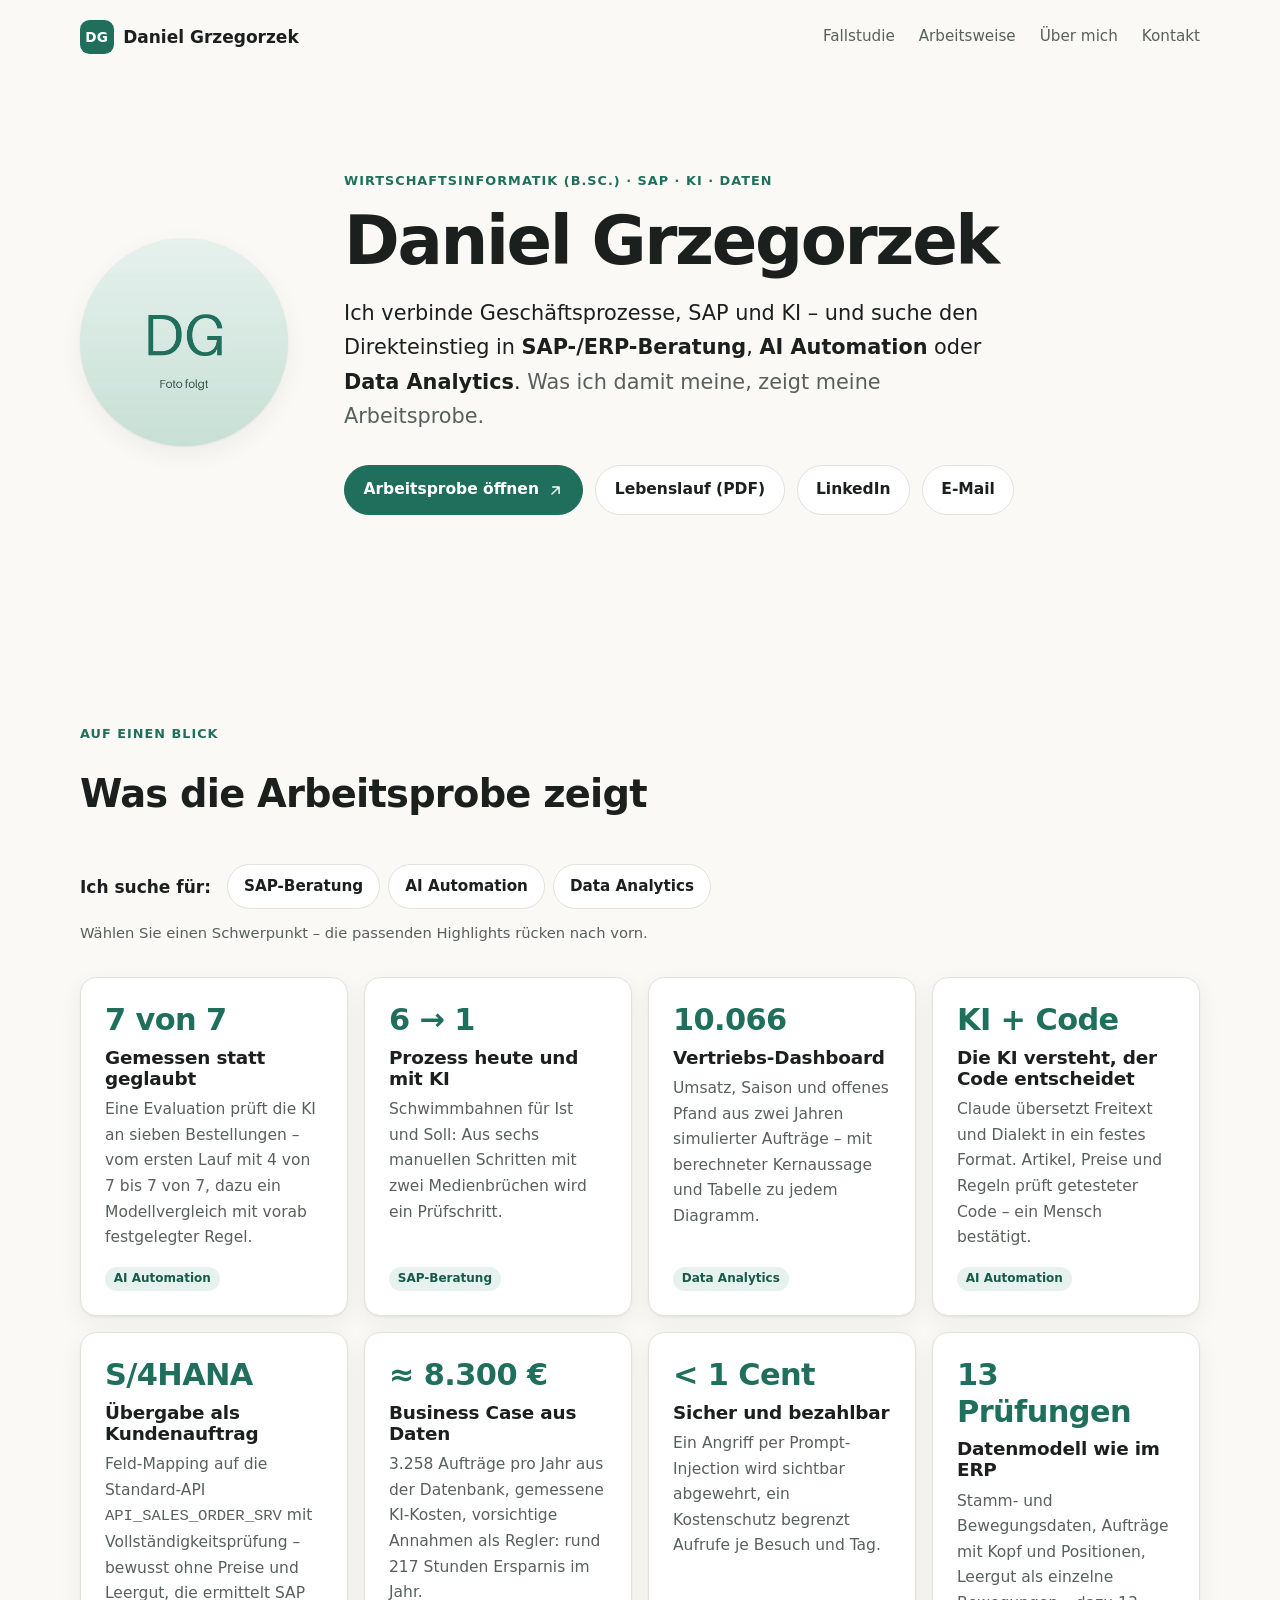
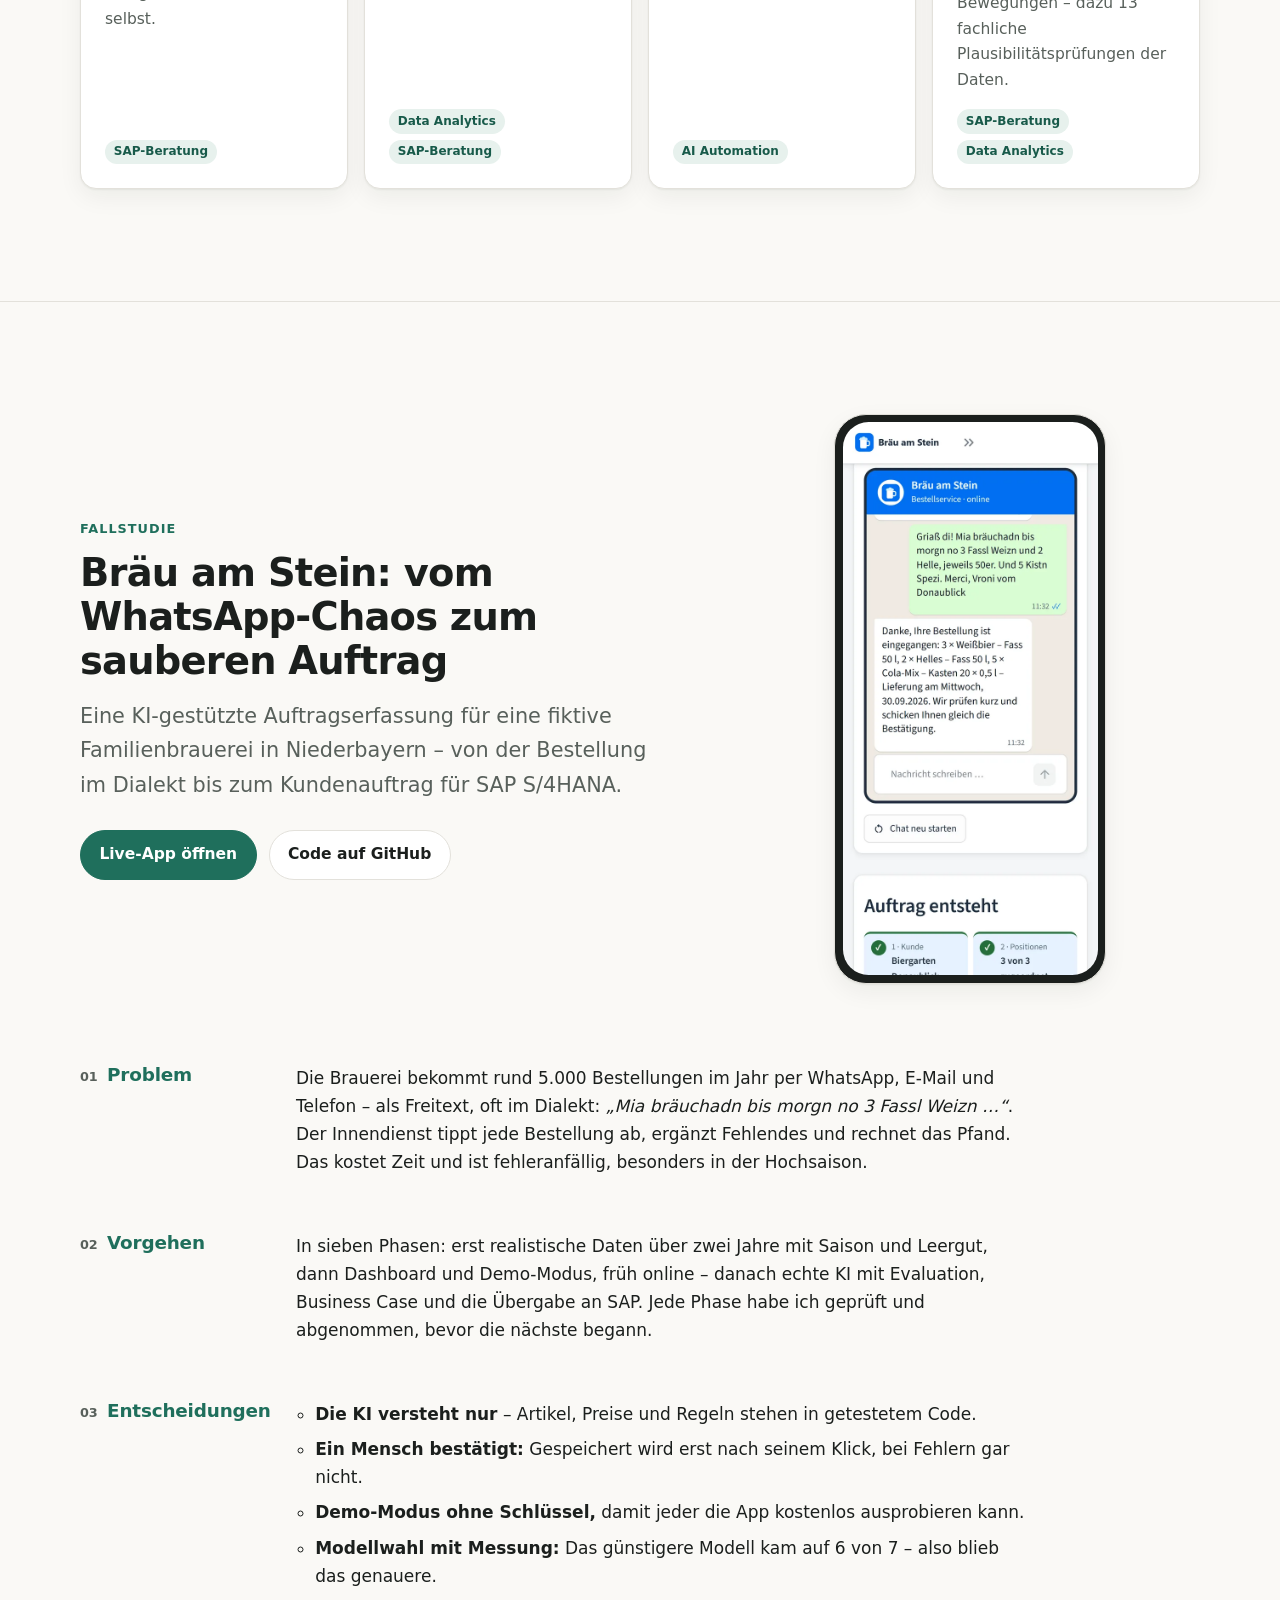
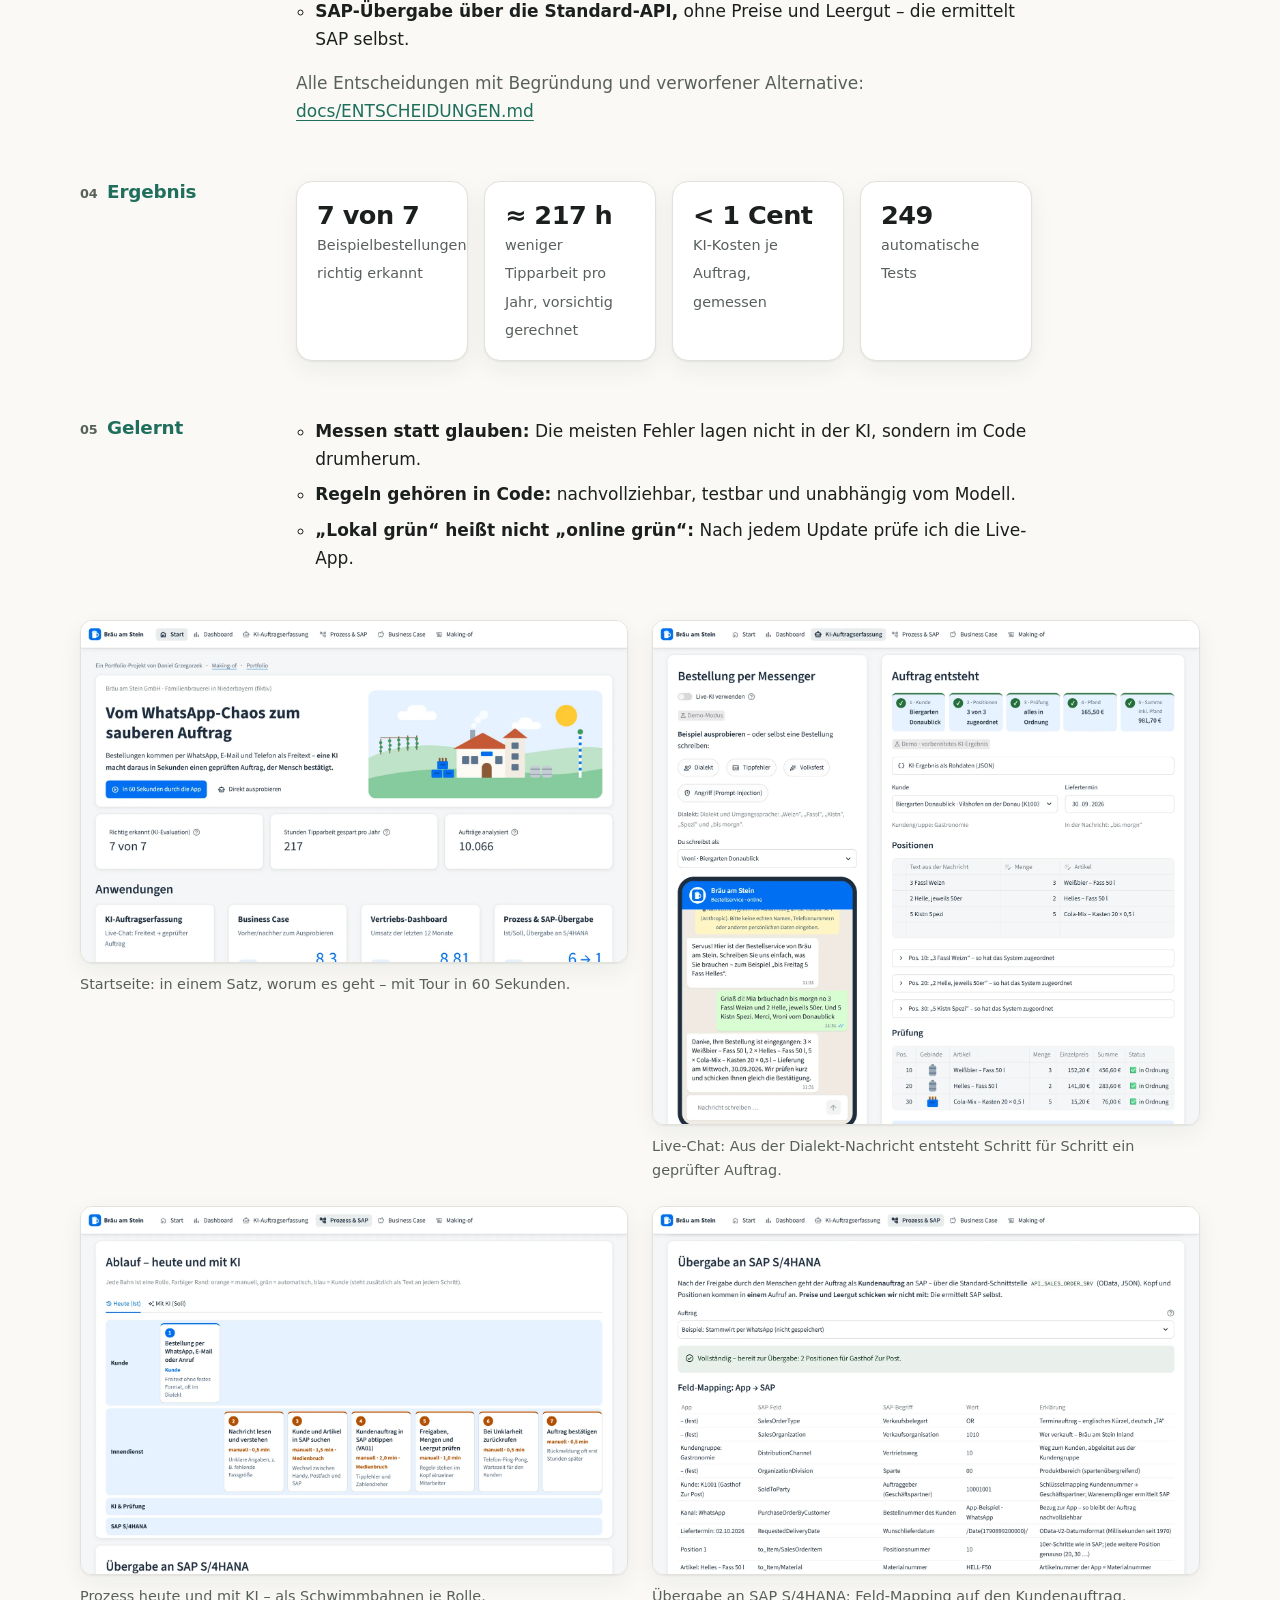
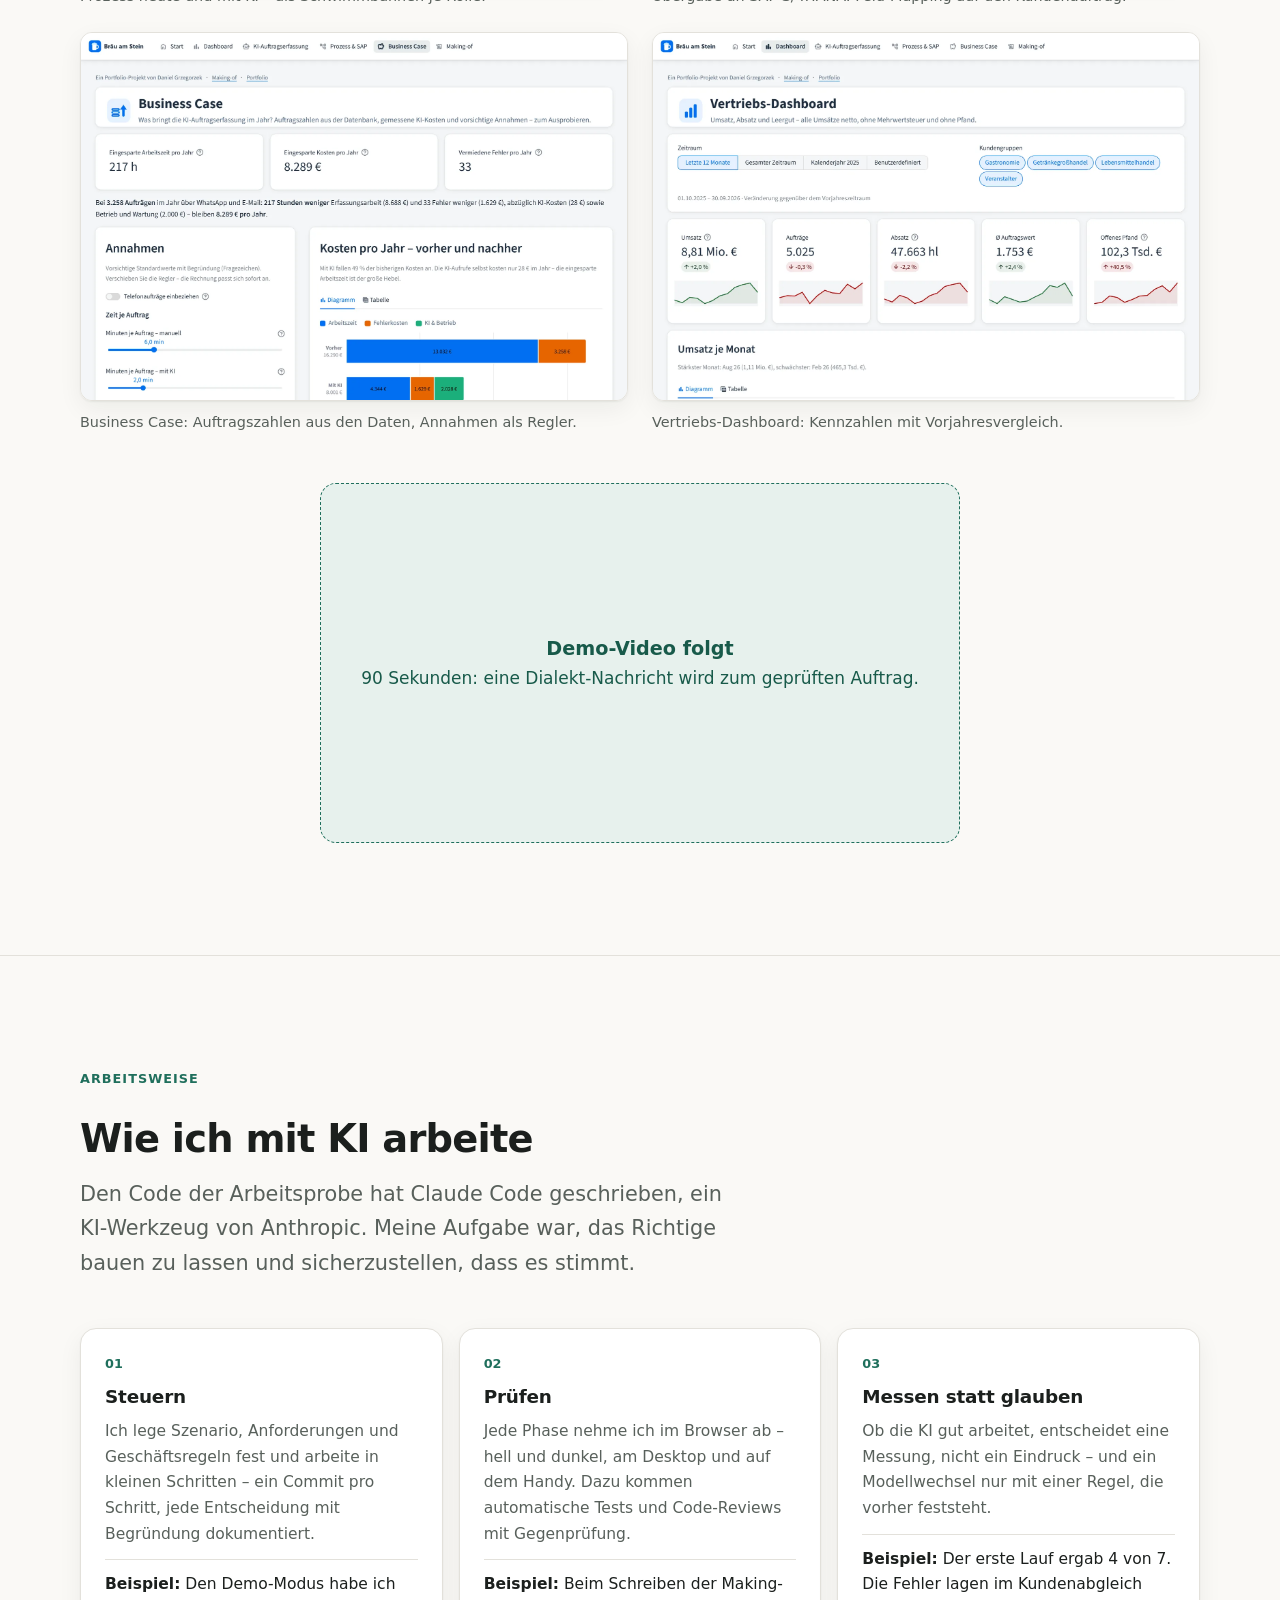
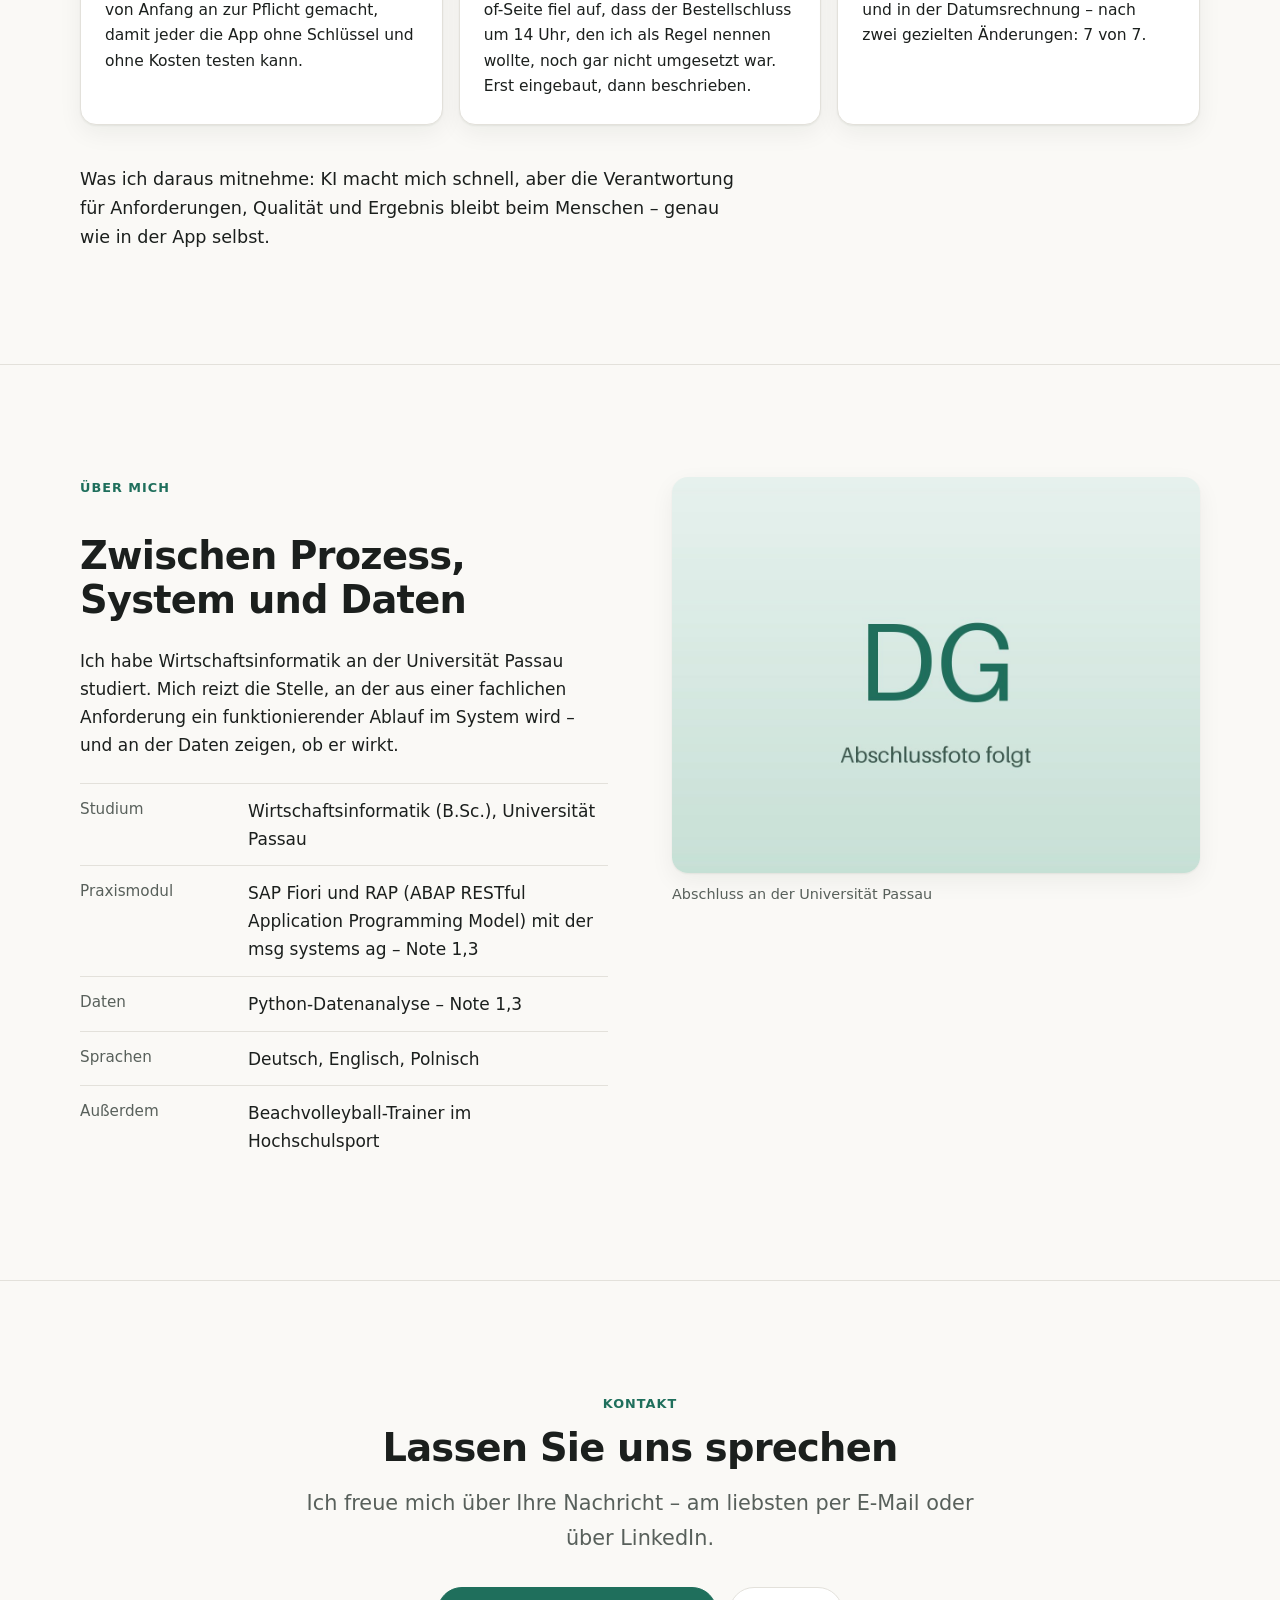
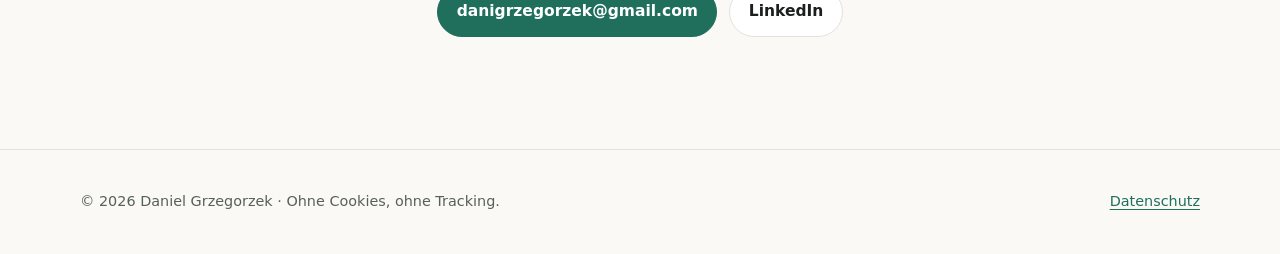
==== index.html @ 041ffeff "Add portfolio site: hero, recruiter focus switch, case study, AI workflow, about, contact Static HTM" ====
<!doctype html>
<html lang="de">
<head>
  <meta charset="utf-8">
  <meta name="viewport" content="width=device-width, initial-scale=1">
  <title>Daniel Grzegorzek – SAP, KI und Daten</title>
  <meta name="description" content="Portfolio von Daniel Grzegorzek, Wirtschaftsinformatiker (B.Sc., Uni Passau): Fallstudie „Bräu am Stein“ – KI-gestützte Auftragserfassung mit Übergabe an SAP S/4HANA.">
  <meta name="color-scheme" content="light dark">
  <meta name="theme-color" content="#faf9f6" media="(prefers-color-scheme: light)">
  <meta name="theme-color" content="#111413" media="(prefers-color-scheme: dark)">
  <meta property="og:type" content="website">
  <meta property="og:url" content="https://danielgrzegorzek.github.io/">
  <meta property="og:title" content="Daniel Grzegorzek – SAP, KI und Daten">
  <meta property="og:description" content="Fallstudie „Bräu am Stein“: vom WhatsApp-Chaos zum sauberen Auftrag – KI-gestützte Auftragserfassung mit Übergabe an SAP S/4HANA.">
  <meta property="og:image" content="https://danielgrzegorzek.github.io/assets/og-image.png">
  <meta name="twitter:card" content="summary_large_image">
  <link rel="icon" href="assets/favicon.svg" type="image/svg+xml">
  <link rel="stylesheet" href="assets/style.css">
  <script>document.documentElement.classList.add("js")</script>
  <script src="assets/main.js" defer></script>
</head>
<body>
  <a class="skip-link" href="#inhalt">Zum Inhalt springen</a>

  <header class="site-header">
    <div class="container">
      <a class="brand" href="#top" aria-label="Daniel Grzegorzek – zum Seitenanfang">
        <span class="brand-mark" aria-hidden="true">DG</span> Daniel Grzegorzek
      </a>
      <nav class="site-nav" aria-label="Seitenbereiche">
        <a href="#fallstudie">Fallstudie</a>
        <a href="#arbeitsweise">Arbeitsweise</a>
        <a href="#ueber-mich">Über mich</a>
        <a href="#kontakt">Kontakt</a>
      </nav>
    </div>
  </header>

  <main id="inhalt">
    <!-- 1. Kopf -->
    <section class="hero" id="top">
      <div class="container">
        <img class="portrait" src="assets/portrait.jpg" width="800" height="800" alt="Porträt von Daniel Grzegorzek">
        <div>
          <p class="eyebrow">Wirtschaftsinformatik (B.Sc.) · SAP · KI · Daten</p>
          <h1>Daniel Grzegorzek</h1>
          <p class="lead">
            Ich verbinde Geschäftsprozesse, SAP und KI – und suche den Direkteinstieg in
            <strong>SAP-/ERP-Beratung</strong>, <strong>AI Automation</strong> oder <strong>Data Analytics</strong>.
            <span>Was ich damit meine, zeigt meine Arbeitsprobe.</span>
          </p>
          <div class="actions">
            <a class="button primary" href="https://braeu-am-stein.streamlit.app" target="_blank" rel="noopener">
              Arbeitsprobe öffnen
              <svg viewBox="0 0 24 24" fill="none" stroke="currentColor" stroke-width="2" stroke-linecap="round" stroke-linejoin="round" aria-hidden="true"><path d="M7 17 17 7M8 7h9v9"/></svg>
            </a>
            <a class="button" href="assets/lebenslauf.pdf" target="_blank" rel="noopener">Lebenslauf (PDF)</a>
            <!-- TODO LinkedIn: eigene Profil-URL eintragen (auch unten bei „Kontakt“) -->
            <a class="button" href="https://www.linkedin.com/" target="_blank" rel="noopener">LinkedIn</a>
            <a class="button" href="mailto:danigrzegorzek@gmail.com">E-Mail</a>
          </div>
        </div>
      </div>
    </section>

    <!-- 2. Weiche für Recruiter + Highlights -->
    <section class="section" id="highlights" aria-labelledby="highlights-title">
      <div class="container">
        <div class="section-head">
          <p class="eyebrow">Auf einen Blick</p>
          <h2 id="highlights-title">Was die Arbeitsprobe zeigt</h2>
        </div>

        <div class="focus-switch" role="group" aria-labelledby="focus-label">
          <span class="focus-switch-label" id="focus-label">Ich suche für:</span>
          <div class="segmented">
            <button type="button" data-focus-button="sap" aria-pressed="false">SAP-Beratung</button>
            <button type="button" data-focus-button="ki" aria-pressed="false">AI Automation</button>
            <button type="button" data-focus-button="daten" aria-pressed="false">Data Analytics</button>
          </div>
          <p class="focus-hint" aria-live="polite" data-focus-hint>Wählen Sie einen Schwerpunkt – die passenden Highlights rücken nach vorn.</p>
        </div>

        <ul class="highlights" data-sortable>
          <li class="card highlight" data-focus="ki">
            <span class="figure">7 von 7</span>
            <h3>Gemessen statt geglaubt</h3>
            <p>Eine Evaluation prüft die KI an sieben Bestellungen – vom ersten Lauf mit 4 von 7 bis 7 von 7, dazu ein Modellvergleich mit vorab festgelegter Regel.</p>
            <ul class="tags"><li>AI Automation</li></ul>
          </li>
          <li class="card highlight" data-focus="sap">
            <span class="figure">6 → 1</span>
            <h3>Prozess heute und mit KI</h3>
            <p>Schwimmbahnen für Ist und Soll: Aus sechs manuellen Schritten mit zwei Medienbrüchen wird ein Prüfschritt.</p>
            <ul class="tags"><li>SAP-Beratung</li></ul>
          </li>
          <li class="card highlight" data-focus="daten">
            <span class="figure">10.066</span>
            <h3>Vertriebs-Dashboard</h3>
            <p>Umsatz, Saison und offenes Pfand aus zwei Jahren simulierter Aufträge – mit berechneter Kernaussage und Tabelle zu jedem Diagramm.</p>
            <ul class="tags"><li>Data Analytics</li></ul>
          </li>
          <li class="card highlight" data-focus="ki">
            <span class="figure">KI + Code</span>
            <h3>Die KI versteht, der Code entscheidet</h3>
            <p>Claude übersetzt Freitext und Dialekt in ein festes Format. Artikel, Preise und Regeln prüft getesteter Code – ein Mensch bestätigt.</p>
            <ul class="tags"><li>AI Automation</li></ul>
          </li>
          <li class="card highlight" data-focus="sap">
            <span class="figure">S/4HANA</span>
            <h3>Übergabe als Kundenauftrag</h3>
            <p>Feld-Mapping auf die Standard-API <code>API_SALES_ORDER_SRV</code> mit Vollständigkeitsprüfung – bewusst ohne Preise und Leergut, die ermittelt SAP selbst.</p>
            <ul class="tags"><li>SAP-Beratung</li></ul>
          </li>
          <li class="card highlight" data-focus="daten sap">
            <span class="figure">≈ 8.300 €</span>
            <h3>Business Case aus Daten</h3>
            <p>3.258 Aufträge pro Jahr aus der Datenbank, gemessene KI-Kosten, vorsichtige Annahmen als Regler: rund 217 Stunden Ersparnis im Jahr.</p>
            <ul class="tags"><li>Data Analytics</li><li>SAP-Beratung</li></ul>
          </li>
          <li class="card highlight" data-focus="ki">
            <span class="figure">&lt; 1 Cent</span>
            <h3>Sicher und bezahlbar</h3>
            <p>Ein Angriff per Prompt-Injection wird sichtbar abgewehrt, ein Kostenschutz begrenzt Aufrufe je Besuch und Tag.</p>
            <ul class="tags"><li>AI Automation</li></ul>
          </li>
          <li class="card highlight" data-focus="sap daten">
            <span class="figure">13 Prüfungen</span>
            <h3>Datenmodell wie im ERP</h3>
            <p>Stamm- und Bewegungsdaten, Aufträge mit Kopf und Positionen, Leergut als einzelne Bewegungen – dazu 13 fachliche Plausibilitätsprüfungen der Daten.</p>
            <ul class="tags"><li>SAP-Beratung</li><li>Data Analytics</li></ul>
          </li>
        </ul>
      </div>
    </section>

    <!-- 3. Fallstudie -->
    <section class="section" id="fallstudie" aria-labelledby="case-title">
      <div class="container">
        <div class="case-intro">
          <div>
            <p class="eyebrow">Fallstudie</p>
            <h2 id="case-title">Bräu am Stein: vom WhatsApp-Chaos zum sauberen Auftrag</h2>
            <p class="lead">Eine KI-gestützte Auftragserfassung für eine fiktive Familienbrauerei in Niederbayern – von der
              Bestellung im Dialekt bis zum Kundenauftrag für SAP S/4HANA.</p>
            <div class="actions">
              <a class="button primary" href="https://braeu-am-stein.streamlit.app" target="_blank" rel="noopener">Live-App öffnen</a>
              <a class="button" href="https://github.com/danielgrzegorzek/brauerei-ki-auftragserfassung" target="_blank" rel="noopener">Code auf GitHub</a>
            </div>
          </div>
          <figure class="phone-shot">
            <img src="assets/screens/live-chat-handy.webp" width="600" height="1298" loading="lazy" decoding="async"
                 alt="Handy-Ansicht der App: Eine Bestellung im bayerischen Dialekt und die Antwort der Brauerei mit erkanntem Auftrag">
          </figure>
        </div>

        <ol class="steps">
          <li class="step">
            <h3 class="step-label"><span>01</span>Problem</h3>
            <div class="step-body">
              <p>Die Brauerei bekommt rund 5.000 Bestellungen im Jahr per WhatsApp, E-Mail und Telefon – als Freitext, oft im
                Dialekt: <em>„Mia bräuchadn bis morgn no 3 Fassl Weizn …“</em>. Der Innendienst tippt jede Bestellung ab,
                ergänzt Fehlendes und rechnet das Pfand. Das kostet Zeit und ist fehleranfällig, besonders in der Hochsaison.</p>
            </div>
          </li>
          <li class="step">
            <h3 class="step-label"><span>02</span>Vorgehen</h3>
            <div class="step-body">
              <p>In sieben Phasen: erst realistische Daten über zwei Jahre mit Saison und Leergut, dann Dashboard und
                Demo-Modus, früh online – danach echte KI mit Evaluation, Business Case und die Übergabe an SAP. Jede Phase
                habe ich geprüft und abgenommen, bevor die nächste begann.</p>
            </div>
          </li>
          <li class="step">
            <h3 class="step-label"><span>03</span>Entscheidungen</h3>
            <div class="step-body">
              <ul>
                <li><strong>Die KI versteht nur</strong> – Artikel, Preise und Regeln stehen in getestetem Code.</li>
                <li><strong>Ein Mensch bestätigt:</strong> Gespeichert wird erst nach seinem Klick, bei Fehlern gar nicht.</li>
                <li><strong>Demo-Modus ohne Schlüssel,</strong> damit jeder die App kostenlos ausprobieren kann.</li>
                <li><strong>Modellwahl mit Messung:</strong> Das günstigere Modell kam auf 6 von 7 – also blieb das genauere.</li>
                <li><strong>SAP-Übergabe über die Standard-API,</strong> ohne Preise und Leergut – die ermittelt SAP selbst.</li>
              </ul>
              <p class="muted">Alle Entscheidungen mit Begründung und verworfener Alternative:
                <a href="https://github.com/danielgrzegorzek/brauerei-ki-auftragserfassung/blob/main/docs/ENTSCHEIDUNGEN.md" target="_blank" rel="noopener">docs/ENTSCHEIDUNGEN.md</a></p>
            </div>
          </li>
          <li class="step">
            <h3 class="step-label"><span>04</span>Ergebnis</h3>
            <div class="step-body">
              <div class="stats">
                <div class="card stat"><strong>7 von 7</strong><span>Beispielbestellungen richtig erkannt</span></div>
                <div class="card stat"><strong>≈ 217 h</strong><span>weniger Tipparbeit pro Jahr, vorsichtig gerechnet</span></div>
                <div class="card stat"><strong>&lt; 1 Cent</strong><span>KI-Kosten je Auftrag, gemessen</span></div>
                <div class="card stat"><strong>249</strong><span>automatische Tests</span></div>
              </div>
            </div>
          </li>
          <li class="step">
            <h3 class="step-label"><span>05</span>Gelernt</h3>
            <div class="step-body">
              <ul>
                <li><strong>Messen statt glauben:</strong> Die meisten Fehler lagen nicht in der KI, sondern im Code drumherum.</li>
                <li><strong>Regeln gehören in Code:</strong> nachvollziehbar, testbar und unabhängig vom Modell.</li>
                <li><strong>„Lokal grün“ heißt nicht „online grün“:</strong> Nach jedem Update prüfe ich die Live-App.</li>
              </ul>
            </div>
          </li>
        </ol>

        <div class="gallery" data-sortable>
          <figure>
            <a href="assets/screens/start.webp" target="_blank" rel="noopener">
              <img src="assets/screens/start.webp" width="1600" height="1000" loading="lazy" decoding="async"
                   alt="Startseite der App mit Titel, Knopf für die geführte Tour und drei Kennzahlen">
            </a>
            <figcaption>Startseite: in einem Satz, worum es geht – mit Tour in 60 Sekunden.</figcaption>
          </figure>
          <figure data-focus="ki">
            <a href="assets/screens/live-chat.webp" target="_blank" rel="noopener">
              <img src="assets/screens/live-chat.webp" width="1600" height="1475" loading="lazy" decoding="async"
                   alt="Live-Chat links, rechts der entstehende Auftrag mit Kunde, Positionen, Prüfung, Pfand und Summe">
            </a>
            <figcaption>Live-Chat: Aus der Dialekt-Nachricht entsteht Schritt für Schritt ein geprüfter Auftrag.</figcaption>
          </figure>
          <figure data-focus="sap">
            <a href="assets/screens/prozess.webp" target="_blank" rel="noopener">
              <img src="assets/screens/prozess.webp" width="1600" height="1075" loading="lazy" decoding="async"
                   alt="Schwimmbahnen des heutigen Prozesses mit Rollen Kunde, Innendienst, KI und SAP">
            </a>
            <figcaption>Prozess heute und mit KI – als Schwimmbahnen je Rolle.</figcaption>
          </figure>
          <figure data-focus="sap">
            <a href="assets/screens/sap-uebergabe.webp" target="_blank" rel="noopener">
              <img src="assets/screens/sap-uebergabe.webp" width="1600" height="1075" loading="lazy" decoding="async"
                   alt="Feld-Mapping von der App auf die Felder des SAP-Kundenauftrags">
            </a>
            <figcaption>Übergabe an SAP S/4HANA: Feld-Mapping auf den Kundenauftrag.</figcaption>
          </figure>
          <figure data-focus="daten sap">
            <a href="assets/screens/business-case.webp" target="_blank" rel="noopener">
              <img src="assets/screens/business-case.webp" width="1600" height="1075" loading="lazy" decoding="async"
                   alt="Business Case mit eingesparten Stunden, Kosten und Fehlern sowie Kostenvergleich vorher und nachher">
            </a>
            <figcaption>Business Case: Auftragszahlen aus den Daten, Annahmen als Regler.</figcaption>
          </figure>
          <figure data-focus="daten">
            <a href="assets/screens/dashboard.webp" target="_blank" rel="noopener">
              <img src="assets/screens/dashboard.webp" width="1600" height="1075" loading="lazy" decoding="async"
                   alt="Vertriebs-Dashboard mit Filtern und fünf Kennzahlen samt Verlaufslinien">
            </a>
            <figcaption>Vertriebs-Dashboard: Kennzahlen mit Vorjahresvergleich.</figcaption>
          </figure>
        </div>

        <!-- TODO Demo-Video: sobald aufgenommen, hier einbinden (z. B. <video controls src="assets/demo.mp4">) -->
        <div class="video-placeholder" role="note">
          <div><strong>Demo-Video folgt</strong>90 Sekunden: eine Dialekt-Nachricht wird zum geprüften Auftrag.</div>
        </div>
      </div>
    </section>

    <!-- 4. Arbeitsweise mit KI -->
    <section class="section" id="arbeitsweise" aria-labelledby="ai-title">
      <div class="container">
        <div class="section-head">
          <p class="eyebrow">Arbeitsweise</p>
          <h2 id="ai-title">Wie ich mit KI arbeite</h2>
          <p class="lead">Den Code der Arbeitsprobe hat Claude Code geschrieben, ein KI-Werkzeug von Anthropic. Meine Aufgabe
            war, das Richtige bauen zu lassen und sicherzustellen, dass es stimmt.</p>
        </div>
        <ol class="principles">
          <li class="card principle">
            <span class="number">01</span>
            <h3>Steuern</h3>
            <p>Ich lege Szenario, Anforderungen und Geschäftsregeln fest und arbeite in kleinen Schritten – ein Commit pro
              Schritt, jede Entscheidung mit Begründung dokumentiert.</p>
            <p class="example"><em>Beispiel:</em> Den Demo-Modus habe ich von Anfang an zur Pflicht gemacht, damit jeder die
              App ohne Schlüssel und ohne Kosten testen kann.</p>
          </li>
          <li class="card principle">
            <span class="number">02</span>
            <h3>Prüfen</h3>
            <p>Jede Phase nehme ich im Browser ab – hell und dunkel, am Desktop und auf dem Handy. Dazu kommen automatische
              Tests und Code-Reviews mit Gegenprüfung.</p>
            <p class="example"><em>Beispiel:</em> Beim Schreiben der Making-of-Seite fiel auf, dass der Bestellschluss um
              14 Uhr, den ich als Regel nennen wollte, noch gar nicht umgesetzt war. Erst eingebaut, dann beschrieben.</p>
          </li>
          <li class="card principle">
            <span class="number">03</span>
            <h3>Messen statt glauben</h3>
            <p>Ob die KI gut arbeitet, entscheidet eine Messung, nicht ein Eindruck – und ein Modellwechsel nur mit einer
              Regel, die vorher feststeht.</p>
            <p class="example"><em>Beispiel:</em> Der erste Lauf ergab 4 von 7. Die Fehler lagen im Kundenabgleich und in der
              Datumsrechnung – nach zwei gezielten Änderungen: 7 von 7.</p>
          </li>
        </ol>
        <p class="closing">Was ich daraus mitnehme: KI macht mich schnell, aber die Verantwortung für Anforderungen, Qualität
          und Ergebnis bleibt beim Menschen – genau wie in der App selbst.</p>
      </div>
    </section>

    <!-- 5. Über mich -->
    <section class="section" id="ueber-mich" aria-labelledby="about-title">
      <div class="container about">
        <div class="about-text">
          <p class="eyebrow">Über mich</p>
          <h2 id="about-title">Zwischen Prozess, System und Daten</h2>
          <p>Ich habe Wirtschaftsinformatik an der Universität Passau studiert. Mich reizt die Stelle, an der aus einer
            fachlichen Anforderung ein funktionierender Ablauf im System wird – und an der Daten zeigen, ob er wirkt.</p>
          <dl class="facts">
            <div><dt>Studium</dt><dd>Wirtschaftsinformatik (B.Sc.), Universität Passau</dd></div>
            <div><dt>Praxismodul</dt><dd>SAP Fiori und RAP (ABAP RESTful Application Programming Model) mit der msg systems ag – Note 1,3</dd></div>
            <div><dt>Daten</dt><dd>Python-Datenanalyse – Note 1,3</dd></div>
            <div><dt>Sprachen</dt><dd>Deutsch, Englisch, Polnisch</dd></div>
            <div><dt>Außerdem</dt><dd>Beachvolleyball-Trainer im Hochschulsport</dd></div>
          </dl>
        </div>
        <figure>
          <img src="assets/abschluss.jpg" width="1200" height="900" loading="lazy" decoding="async"
               alt="Daniel Grzegorzek bei seinem Abschluss vor der Universität Passau">
          <figcaption>Abschluss an der Universität Passau</figcaption>
        </figure>
      </div>
    </section>

    <!-- 6. Kontakt -->
    <section class="section contact" id="kontakt" aria-labelledby="contact-title">
      <div class="container">
        <p class="eyebrow">Kontakt</p>
        <h2 id="contact-title">Lassen Sie uns sprechen</h2>
        <p class="lead">Ich freue mich über Ihre Nachricht – am liebsten per E-Mail oder über LinkedIn.</p>
        <div class="actions">
          <a class="button primary" href="mailto:danigrzegorzek@gmail.com">danigrzegorzek@gmail.com</a>
          <!-- TODO LinkedIn: eigene Profil-URL eintragen -->
          <a class="button" href="https://www.linkedin.com/" target="_blank" rel="noopener">LinkedIn</a>
        </div>
      </div>
    </section>
  </main>

  <footer class="site-footer">
    <div class="container">
      <p>© 2026 Daniel Grzegorzek · Ohne Cookies, ohne Tracking.</p>
      <nav aria-label="Rechtliches">
        <a href="datenschutz.html">Datenschutz</a>
        <!-- <a href="impressum.html">Impressum</a>  ← einkommentieren, sobald die Anschrift eingetragen ist -->
      </nav>
    </div>
  </footer>
</body>
</html>
---- assets/style.css ----
/* Portfolio Daniel Grzegorzek – ruhig, viel Weißraum, hell und dunkel, ohne externe Dienste.
   Farben als Variablen: Der Dunkelmodus folgt der Einstellung des Geräts. */

:root {
  --bg: #faf9f6;
  --surface: #ffffff;
  --text: #1b1f1d;
  --muted: #58605b;
  --line: #e3e1db;
  --accent: #1f6f5c;
  --accent-strong: #185a4a;
  --accent-soft: #e7f1ed;
  --on-accent: #ffffff;
  --shadow: 0 1px 2px rgba(20, 30, 25, 0.06), 0 8px 24px rgba(20, 30, 25, 0.06);
  --radius: 1rem;
  --wide: 70rem;
  --narrow: 42rem;
  color-scheme: light;
}

@media (prefers-color-scheme: dark) {
  :root {
    --bg: #111413;
    --surface: #181c1a;
    --text: #e8ebe9;
    --muted: #a4ada8;
    --line: #29302c;
    --accent: #6fc9ad;
    --accent-strong: #8ad6be;
    --accent-soft: #1b2b25;
    --on-accent: #0d1a15;
    --shadow: none;
    color-scheme: dark;
  }
}

*, *::before, *::after { box-sizing: border-box; }

html { -webkit-text-size-adjust: 100%; scroll-behavior: smooth; }
@media (prefers-reduced-motion: reduce) { html { scroll-behavior: auto; } }

body {
  margin: 0;
  background: var(--bg);
  color: var(--text);
  font-family: system-ui, -apple-system, "Segoe UI", Roboto, "Helvetica Neue", Arial, sans-serif;
  font-size: 1.0625rem;
  line-height: 1.65;
  text-rendering: optimizeLegibility;
}

img { max-width: 100%; height: auto; display: block; }
a { color: var(--accent); text-underline-offset: 0.18em; text-decoration-thickness: 1px; }
a:hover { color: var(--accent-strong); }
:focus-visible { outline: 2px solid var(--accent); outline-offset: 3px; border-radius: 0.25rem; }

h1, h2, h3 { line-height: 1.15; letter-spacing: -0.02em; margin: 0; font-weight: 700; }
h2 { font-size: clamp(1.75rem, 4vw, 2.4rem); }
h3 { font-size: 1.15rem; letter-spacing: -0.01em; }
p { margin: 0; }

.skip-link { position: absolute; left: -999px; top: 0.5rem; background: var(--surface); padding: 0.5rem 1rem; z-index: 10; }
.skip-link:focus { left: 1rem; }
.visually-hidden { position: absolute; width: 1px; height: 1px; overflow: hidden; clip: rect(0 0 0 0); white-space: nowrap; }

.container { width: min(100% - 2rem, var(--wide)); margin-inline: auto; }
.section { padding-block: clamp(4rem, 9vw, 7rem); }
.section + .section { border-top: 1px solid var(--line); }
.eyebrow {
  font-size: 0.8rem; font-weight: 700; letter-spacing: 0.08em; text-transform: uppercase;
  color: var(--accent); margin-bottom: 0.75rem;
}
.lead { font-size: clamp(1.1rem, 2.2vw, 1.3rem); color: var(--muted); max-width: var(--narrow); }
.section-head { margin-bottom: clamp(2rem, 5vw, 3rem); display: grid; gap: 1rem; }
.muted { color: var(--muted); }

/* ---------- Kopfzeile ---------- */
.site-header { padding-block: 1.25rem; }
.site-header .container { display: flex; align-items: center; justify-content: space-between; gap: 1rem; }
.brand { display: inline-flex; align-items: center; gap: 0.6rem; color: var(--text); text-decoration: none; font-weight: 700; }
.brand-mark {
  width: 2.1rem; height: 2.1rem; border-radius: 0.6rem; display: grid; place-items: center;
  background: var(--accent); color: var(--on-accent); font-size: 0.85rem; letter-spacing: 0.02em;
}
.site-nav { display: flex; gap: 1.5rem; font-size: 0.95rem; }
.site-nav a { color: var(--muted); text-decoration: none; }
.site-nav a:hover { color: var(--text); }
@media (max-width: 720px) { .site-nav a:not(:last-child) { display: none; } }

/* ---------- Knöpfe ---------- */
.actions { display: flex; flex-wrap: wrap; gap: 0.75rem; }
.button {
  display: inline-flex; align-items: center; gap: 0.5rem;
  padding: 0.7rem 1.15rem; border-radius: 999px;
  border: 1px solid var(--line); background: var(--surface); color: var(--text);
  font: inherit; font-size: 0.97rem; font-weight: 600; text-decoration: none; cursor: pointer;
  transition: border-color 0.15s, background-color 0.15s, transform 0.15s;
}
.button:hover { border-color: var(--accent); color: var(--text); }
.button.primary { background: var(--accent); border-color: var(--accent); color: var(--on-accent); }
.button.primary:hover { background: var(--accent-strong); border-color: var(--accent-strong); color: var(--on-accent); }
.button svg { width: 1.1em; height: 1.1em; flex-shrink: 0; }

/* ---------- Kopf: Foto, Name, ein Satz ---------- */
.hero { padding-block: clamp(2.5rem, 8vw, 6rem) clamp(3rem, 8vw, 6rem); }
.hero .container { display: grid; grid-template-columns: auto 1fr; gap: clamp(1.5rem, 5vw, 3.5rem); align-items: center; }
.portrait {
  width: clamp(8rem, 20vw, 13rem); aspect-ratio: 1; object-fit: cover;
  border-radius: 50%; box-shadow: var(--shadow); background: var(--accent-soft);
}
.hero h1 { font-size: clamp(2.5rem, 7vw, 4.2rem); letter-spacing: -0.035em; margin-bottom: 1rem; }
.hero .lead { margin-bottom: 2rem; color: var(--text); }
.hero .lead span { color: var(--muted); }
@media (max-width: 640px) {
  .hero .container { grid-template-columns: 1fr; }
}

/* ---------- Weiche für Recruiter ---------- */
.focus-switch { display: none; flex-wrap: wrap; align-items: center; gap: 0.75rem 1rem; margin-bottom: 2rem; }
.js .focus-switch { display: flex; }
.focus-switch-label { font-weight: 700; }
.segmented { display: flex; flex-wrap: wrap; gap: 0.5rem; }
.segmented button {
  font: inherit; font-size: 0.95rem; font-weight: 600; cursor: pointer;
  padding: 0.55rem 1rem; border-radius: 999px;
  border: 1px solid var(--line); background: var(--surface); color: var(--text);
}
.segmented button:hover { border-color: var(--accent); }
.segmented button[aria-pressed="true"] { background: var(--accent); border-color: var(--accent); color: var(--on-accent); }
.focus-hint { flex-basis: 100%; font-size: 0.92rem; color: var(--muted); min-height: 1.5em; }

/* Acht Highlights: 4 × 2 am Desktop, 2 × 4 am Tablet, eine Spalte am Handy – immer volle Reihen */
.highlights { display: grid; grid-template-columns: repeat(4, minmax(0, 1fr)); gap: 1rem; list-style: none; margin: 0; padding: 0; }
@media (max-width: 1100px) { .highlights { grid-template-columns: repeat(2, minmax(0, 1fr)); } }
@media (max-width: 600px) { .highlights { grid-template-columns: 1fr; } }
.card {
  background: var(--surface); border: 1px solid var(--line); border-radius: var(--radius);
  padding: 1.5rem; box-shadow: var(--shadow);
}
.highlight { display: flex; flex-direction: column; gap: 0.5rem; transition: border-color 0.2s, box-shadow 0.2s; }
.highlight .figure { font-size: 1.9rem; font-weight: 700; letter-spacing: -0.02em; color: var(--accent); line-height: 1.2; }
.highlight p { color: var(--muted); font-size: 0.97rem; }
.tags { display: flex; flex-wrap: wrap; gap: 0.35rem; margin-top: auto; padding-top: 0.5rem; list-style: none; padding-left: 0; }
.tags li { font-size: 0.75rem; font-weight: 600; padding: 0.15rem 0.55rem; border-radius: 999px; background: var(--accent-soft); color: var(--accent-strong); }
.highlight.is-match { border-color: var(--accent); box-shadow: 0 0 0 1px var(--accent), var(--shadow); }
.highlights:has(.is-match) .highlight:not(.is-match) { opacity: 0.72; }

/* ---------- Fallstudie ---------- */
.case-intro { display: grid; grid-template-columns: 1.3fr 1fr; gap: clamp(2rem, 6vw, 4rem); align-items: center; margin-bottom: clamp(3rem, 7vw, 5rem); }
.case-intro h2 { margin-bottom: 1rem; }
.case-intro .lead { margin-bottom: 1.75rem; }
.phone-shot {
  justify-self: center; width: min(100%, 17rem);
  border-radius: 2rem; padding: 0.45rem; background: #1b1f1d; box-shadow: var(--shadow);
  border: 1px solid var(--line); margin: 0;
}
.phone-shot img { border-radius: 1.6rem; }
@media (max-width: 800px) { .case-intro { grid-template-columns: 1fr; } }

.steps { list-style: none; margin: 0; padding: 0; display: grid; gap: clamp(2.5rem, 6vw, 3.5rem); }
.step { display: grid; grid-template-columns: 11rem 1fr; gap: 1rem 2.5rem; }
.step-label { font-weight: 700; color: var(--accent); display: flex; gap: 0.6rem; align-items: baseline; }
.step-label span { font-size: 0.8rem; color: var(--muted); font-variant-numeric: tabular-nums; }
.step-body { display: grid; gap: 1rem; max-width: 46rem; }
.step-body ul { margin: 0; padding-left: 1.2rem; display: grid; gap: 0.45rem; }
@media (max-width: 720px) { .step { grid-template-columns: 1fr; gap: 0.5rem; } }

.stats { display: grid; grid-template-columns: repeat(auto-fit, minmax(10rem, 1fr)); gap: 1rem; }
.stat { padding: 1.1rem 1.25rem; }
.stat strong { display: block; font-size: 1.6rem; letter-spacing: -0.02em; line-height: 1.2; }
.stat span { font-size: 0.9rem; color: var(--muted); }

.gallery { display: grid; grid-template-columns: repeat(2, minmax(0, 1fr)); gap: 1.5rem; margin-top: 3rem; }
.gallery figure { margin: 0; }
.gallery a { display: block; border-radius: 0.75rem; overflow: hidden; border: 1px solid var(--line); box-shadow: var(--shadow); }
.gallery img { transition: transform 0.3s; }
.gallery a:hover img { transform: scale(1.015); }
.gallery figcaption { font-size: 0.9rem; color: var(--muted); margin-top: 0.6rem; }
.gallery figure.is-match figcaption { color: var(--text); }
@media (max-width: 720px) { .gallery { grid-template-columns: 1fr; } }
@media (prefers-reduced-motion: reduce) { .gallery img, .highlight { transition: none; } }

.video-placeholder {
  margin: 3rem auto 0; max-width: 40rem; aspect-ratio: 16 / 9; border-radius: var(--radius);
  display: grid; place-items: center; text-align: center; padding: 1rem;
  background: var(--accent-soft); color: var(--accent-strong); border: 1px dashed var(--accent);
}
.video-placeholder strong { display: block; font-size: 1.2rem; }

/* ---------- Arbeitsweise mit KI ---------- */
.principles { display: grid; grid-template-columns: repeat(3, minmax(0, 1fr)); gap: 1rem; list-style: none; margin: 0; padding: 0; }
.principle { display: grid; gap: 0.75rem; align-content: start; }
.principle .number { font-size: 0.8rem; font-weight: 700; color: var(--accent); }
.principle p { color: var(--muted); font-size: 0.97rem; }
.principle .example { color: var(--text); border-top: 1px solid var(--line); padding-top: 0.75rem; }
.principle .example em { font-style: normal; font-weight: 600; }
@media (max-width: 900px) { .principles { grid-template-columns: 1fr; } }
.closing { margin-top: 2.5rem; max-width: var(--narrow); font-size: 1.1rem; }

/* ---------- Über mich ---------- */
.about { display: grid; grid-template-columns: 1fr 1fr; gap: clamp(2rem, 6vw, 4rem); align-items: start; }
.about-text { display: grid; gap: 1.5rem; }
.facts { margin: 0; display: grid; gap: 0; }
.facts div { display: grid; grid-template-columns: 9.5rem 1fr; gap: 1rem; padding-block: 0.8rem; border-top: 1px solid var(--line); }
.facts dt { color: var(--muted); font-size: 0.95rem; }
.facts dd { margin: 0; }
.about figure { margin: 0; }
.about figure img { border-radius: var(--radius); box-shadow: var(--shadow); aspect-ratio: 4 / 3; object-fit: cover; width: 100%; }
.about figcaption { font-size: 0.9rem; color: var(--muted); margin-top: 0.6rem; }
@media (max-width: 800px) {
  .about { grid-template-columns: 1fr; }
  .facts div { grid-template-columns: 1fr; gap: 0.1rem; }
}

/* ---------- Kontakt und Fußzeile ---------- */
.contact { text-align: center; }
.contact .lead { margin: 1rem auto 2rem; }
.contact .actions { justify-content: center; }
.site-footer { padding-block: 2.5rem; border-top: 1px solid var(--line); font-size: 0.9rem; color: var(--muted); }
.site-footer .container { display: flex; flex-wrap: wrap; justify-content: space-between; gap: 0.75rem 2rem; }
.site-footer nav { display: flex; gap: 1.25rem; }

/* ---------- Rechtstexte ---------- */
.legal { padding-block: clamp(2rem, 6vw, 4rem) clamp(4rem, 8vw, 6rem); }
.legal .container { max-width: var(--narrow); }
.legal h1 { font-size: clamp(2rem, 5vw, 2.8rem); margin-bottom: 1.5rem; }
.legal h2 { font-size: 1.25rem; margin: 2.25rem 0 0.6rem; letter-spacing: -0.01em; }
.legal p, .legal ul { margin: 0 0 0.9rem; }
.legal ul { padding-left: 1.2rem; }
.draft-note { padding: 1rem 1.25rem; border-radius: 0.75rem; background: var(--accent-soft); border: 1px dashed var(--accent); margin-bottom: 2rem; }
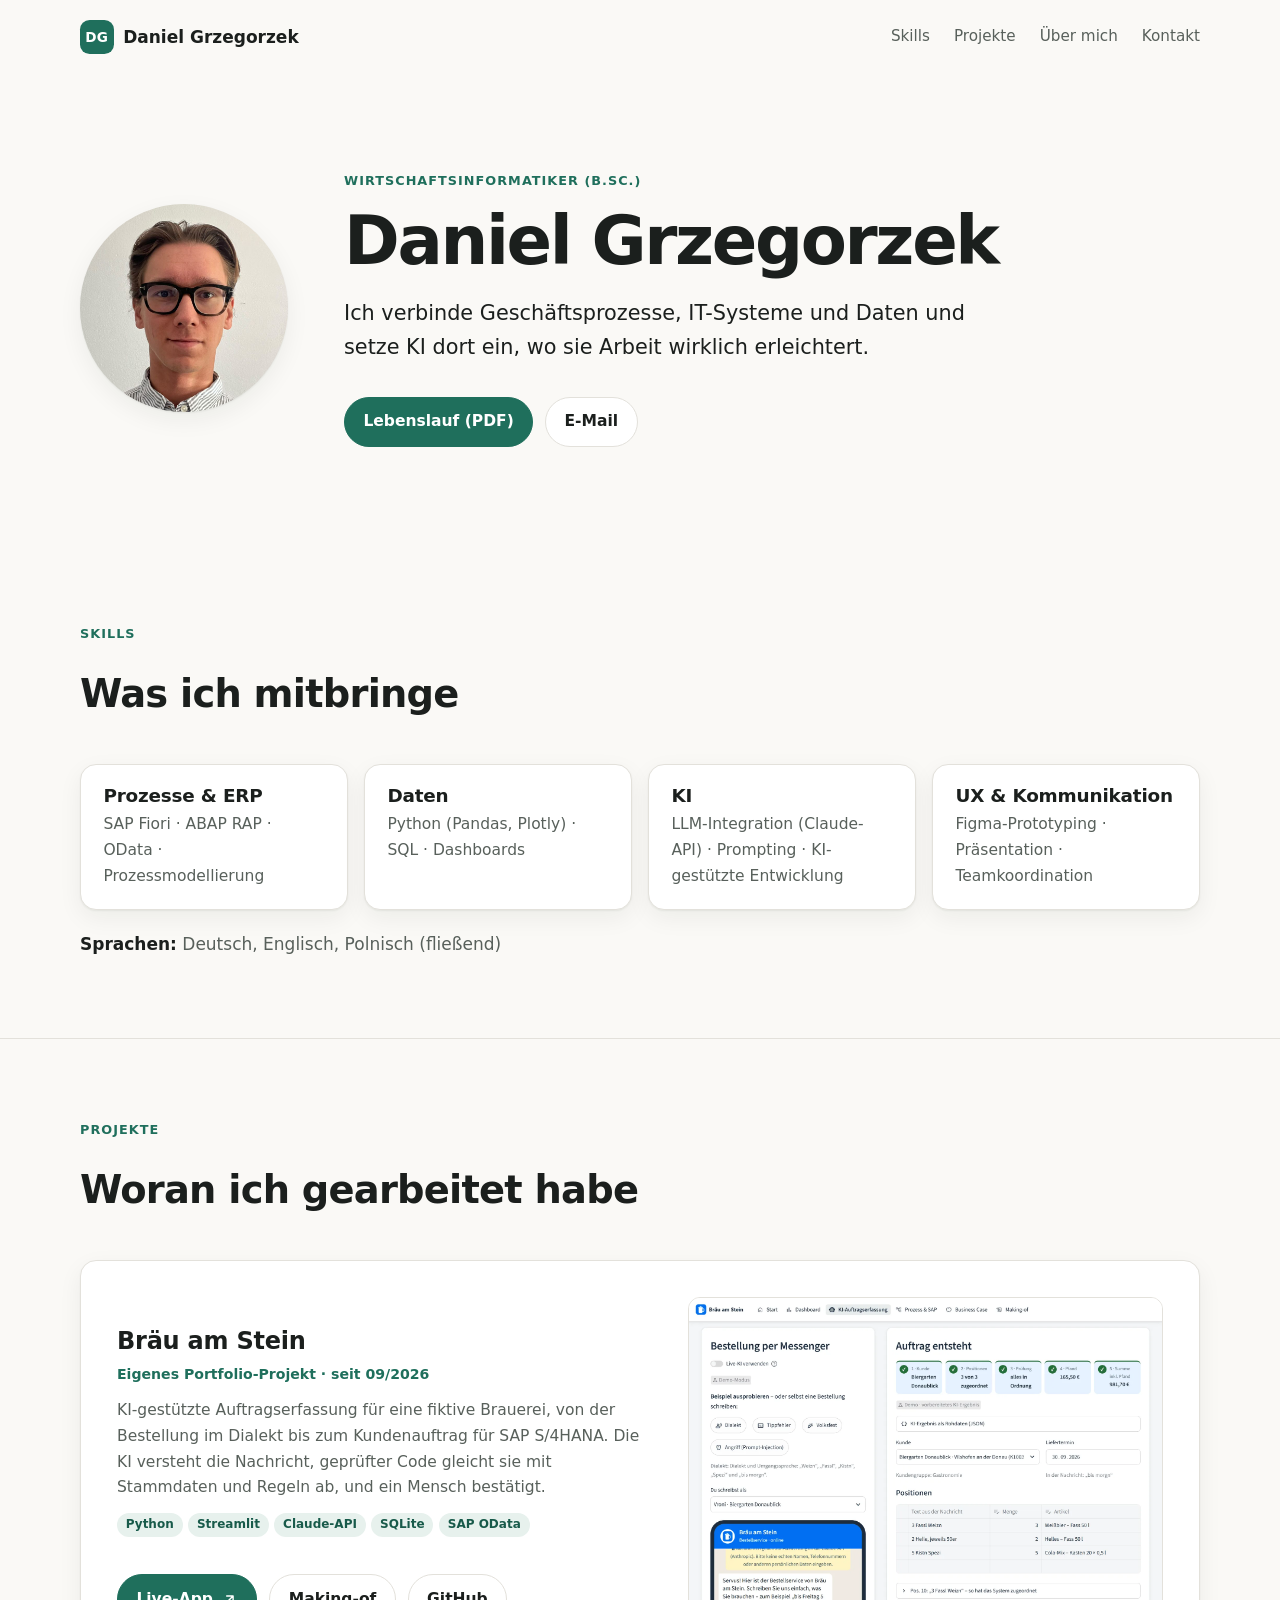
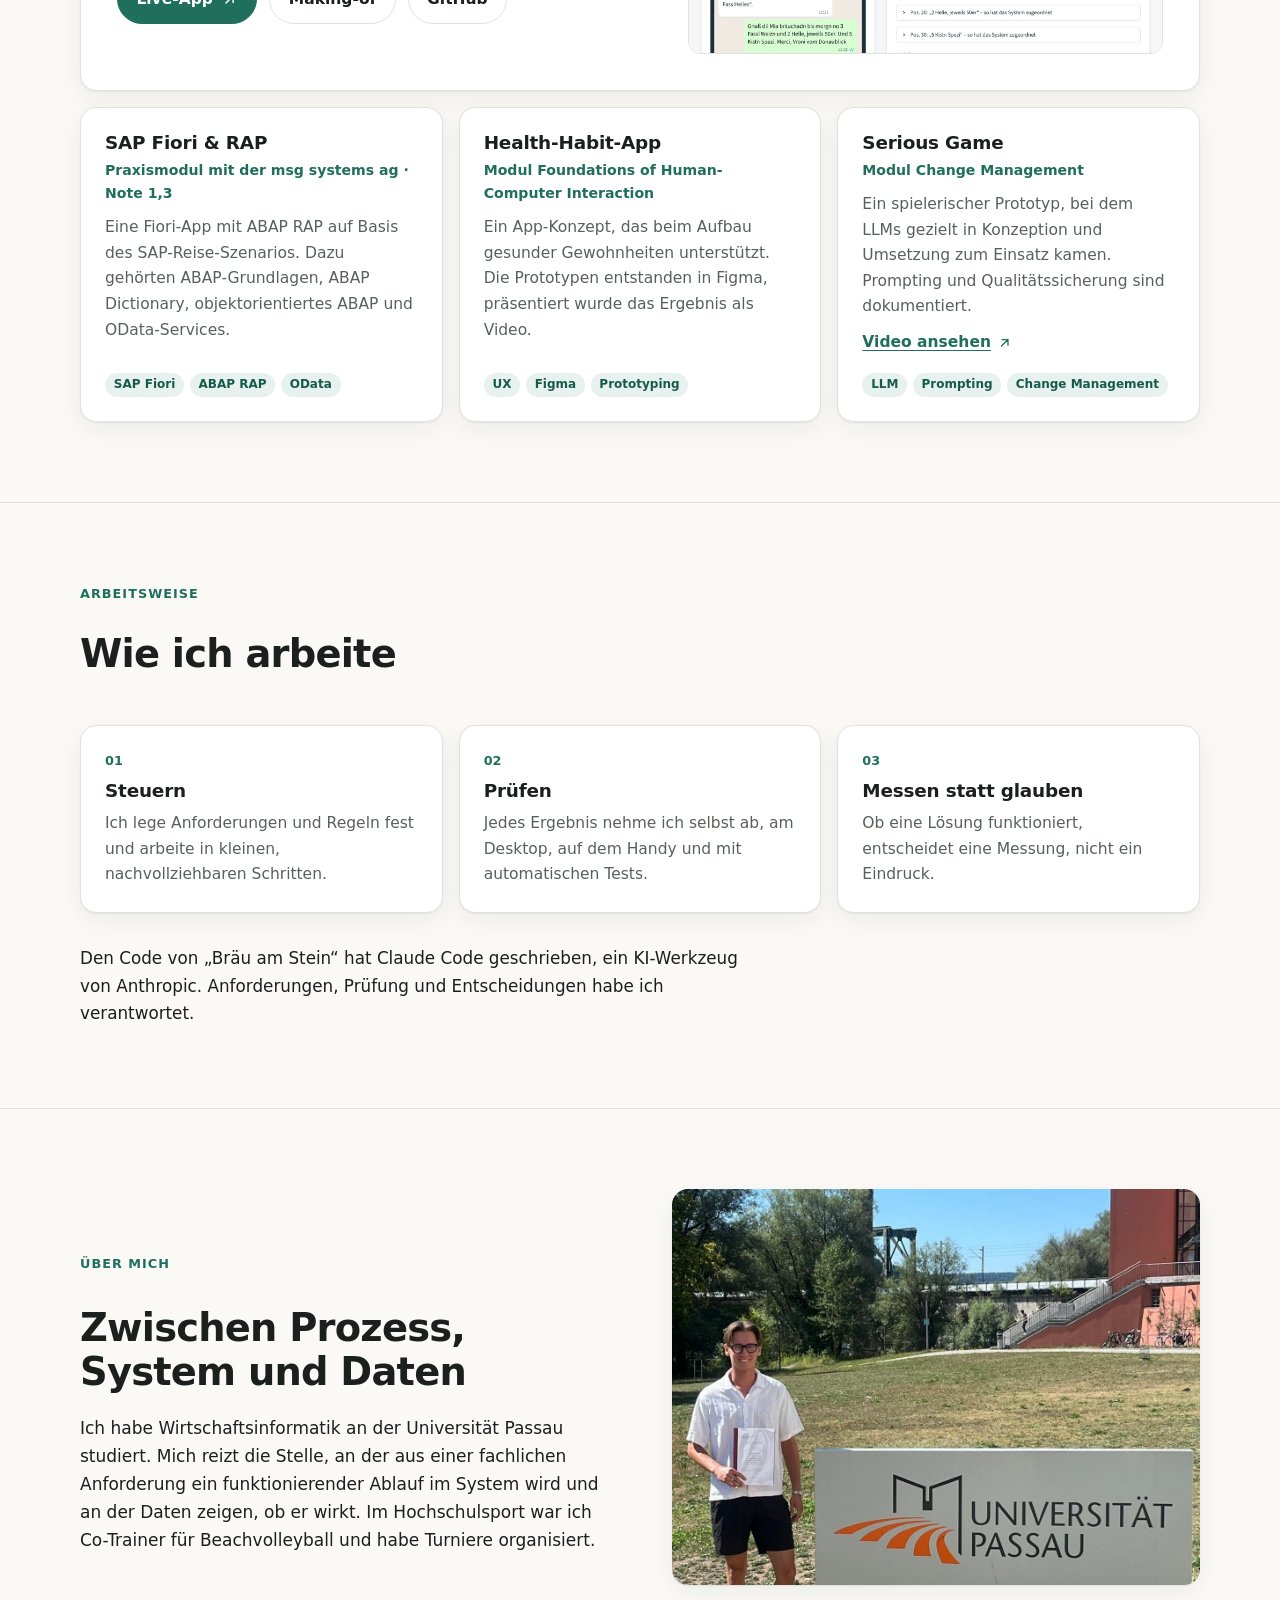
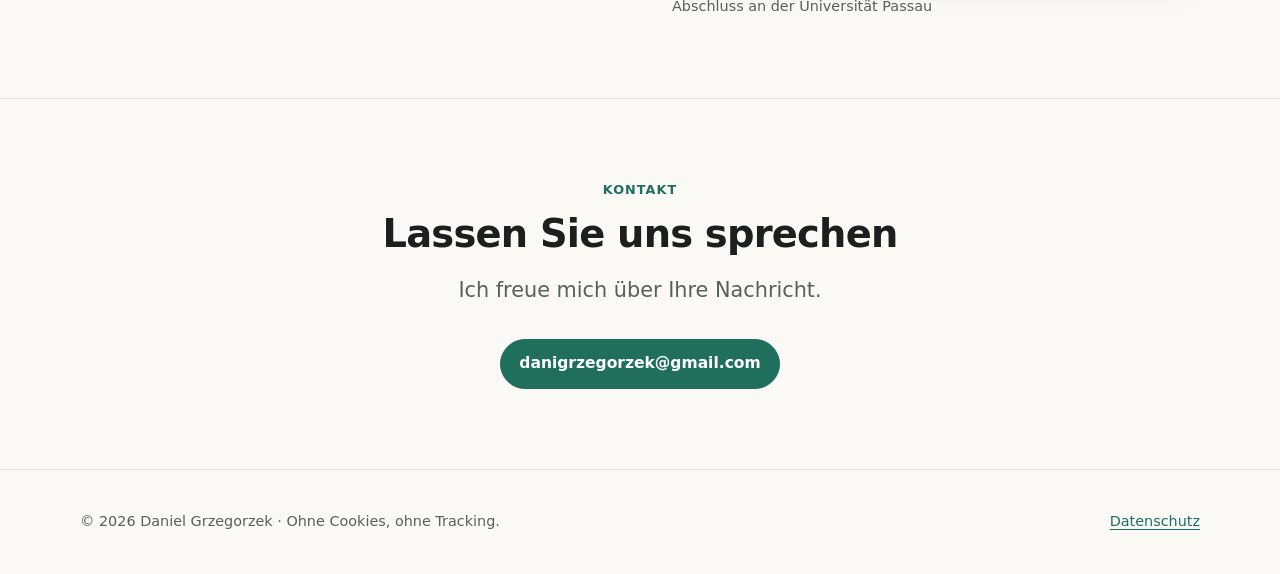
==== commit 72c5586f: "Make portfolio shorter and more personal Readable in about a minute: hero, skills, four projects (Br" ====
--- a/index.html
+++ b/index.html
@@ -3,21 +3,19 @@
 <head>
   <meta charset="utf-8">
   <meta name="viewport" content="width=device-width, initial-scale=1">
-  <title>Daniel Grzegorzek – SAP, KI und Daten</title>
-  <meta name="description" content="Portfolio von Daniel Grzegorzek, Wirtschaftsinformatiker (B.Sc., Uni Passau): Fallstudie „Bräu am Stein“ – KI-gestützte Auftragserfassung mit Übergabe an SAP S/4HANA.">
+  <title>Daniel Grzegorzek – Wirtschaftsinformatiker</title>
+  <meta name="description" content="Wirtschaftsinformatiker (B.Sc., Universität Passau). Ich verbinde Geschäftsprozesse, IT-Systeme und Daten und setze KI dort ein, wo sie Arbeit wirklich erleichtert.">
   <meta name="color-scheme" content="light dark">
   <meta name="theme-color" content="#faf9f6" media="(prefers-color-scheme: light)">
   <meta name="theme-color" content="#111413" media="(prefers-color-scheme: dark)">
   <meta property="og:type" content="website">
   <meta property="og:url" content="https://danielgrzegorzek.github.io/">
-  <meta property="og:title" content="Daniel Grzegorzek – SAP, KI und Daten">
-  <meta property="og:description" content="Fallstudie „Bräu am Stein“: vom WhatsApp-Chaos zum sauberen Auftrag – KI-gestützte Auftragserfassung mit Übergabe an SAP S/4HANA.">
+  <meta property="og:title" content="Daniel Grzegorzek – Wirtschaftsinformatiker">
+  <meta property="og:description" content="Ich verbinde Geschäftsprozesse, IT-Systeme und Daten und setze KI dort ein, wo sie Arbeit wirklich erleichtert.">
   <meta property="og:image" content="https://danielgrzegorzek.github.io/assets/og-image.png">
   <meta name="twitter:card" content="summary_large_image">
   <link rel="icon" href="assets/favicon.svg" type="image/svg+xml">
   <link rel="stylesheet" href="assets/style.css">
-  <script>document.documentElement.classList.add("js")</script>
-  <script src="assets/main.js" defer></script>
 </head>
 <body>
   <a class="skip-link" href="#inhalt">Zum Inhalt springen</a>
@@ -28,8 +26,8 @@
         <span class="brand-mark" aria-hidden="true">DG</span> Daniel Grzegorzek
       </a>
       <nav class="site-nav" aria-label="Seitenbereiche">
-        <a href="#fallstudie">Fallstudie</a>
-        <a href="#arbeitsweise">Arbeitsweise</a>
+        <a href="#skills">Skills</a>
+        <a href="#projekte">Projekte</a>
         <a href="#ueber-mich">Über mich</a>
         <a href="#kontakt">Kontakt</a>
       </nav>
@@ -42,261 +40,124 @@
       <div class="container">
         <img class="portrait" src="assets/portrait.jpg" width="800" height="800" alt="Porträt von Daniel Grzegorzek">
         <div>
-          <p class="eyebrow">Wirtschaftsinformatik (B.Sc.) · SAP · KI · Daten</p>
+          <p class="eyebrow">Wirtschaftsinformatiker (B.Sc.)</p>
           <h1>Daniel Grzegorzek</h1>
-          <p class="lead">
-            Ich verbinde Geschäftsprozesse, SAP und KI – und suche den Direkteinstieg in
-            <strong>SAP-/ERP-Beratung</strong>, <strong>AI Automation</strong> oder <strong>Data Analytics</strong>.
-            <span>Was ich damit meine, zeigt meine Arbeitsprobe.</span>
-          </p>
+          <p class="lead">Ich verbinde Geschäftsprozesse, IT-Systeme und Daten und setze KI dort ein, wo sie Arbeit
+            wirklich erleichtert.</p>
           <div class="actions">
-            <a class="button primary" href="https://braeu-am-stein.streamlit.app" target="_blank" rel="noopener">
-              Arbeitsprobe öffnen
+            <a class="button primary" href="assets/lebenslauf.pdf" target="_blank" rel="noopener">Lebenslauf (PDF)</a>
+            <a class="button" href="mailto:danigrzegorzek@gmail.com">E-Mail</a>
+            <!-- TODO LinkedIn: einblenden, sobald die Profil-URL da ist (auch unten bei „Kontakt“)
+            <a class="button" href="https://www.linkedin.com/in/…" target="_blank" rel="noopener">LinkedIn</a> -->
+          </div>
+        </div>
+      </div>
+    </section>
+
+    <!-- 2. Skills -->
+    <section class="section" id="skills" aria-labelledby="skills-title">
+      <div class="container">
+        <div class="section-head">
+          <p class="eyebrow">Skills</p>
+          <h2 id="skills-title">Was ich mitbringe</h2>
+        </div>
+        <ul class="skills">
+          <li class="card skill"><h3>Prozesse &amp; ERP</h3><p>SAP Fiori · ABAP RAP · OData · Prozessmodellierung</p></li>
+          <li class="card skill"><h3>Daten</h3><p>Python (Pandas, Plotly) · SQL · Dashboards</p></li>
+          <li class="card skill"><h3>KI</h3><p>LLM-Integration (Claude-API) · Prompting · KI-gestützte Entwicklung</p></li>
+          <li class="card skill"><h3>UX &amp; Kommunikation</h3><p>Figma-Prototyping · Präsentation · Teamkoordination</p></li>
+        </ul>
+        <p class="languages"><strong>Sprachen:</strong> Deutsch, Englisch, Polnisch (fließend)</p>
+      </div>
+    </section>
+
+    <!-- 3. Projekte -->
+    <section class="section" id="projekte" aria-labelledby="projects-title">
+      <div class="container">
+        <div class="section-head">
+          <p class="eyebrow">Projekte</p>
+          <h2 id="projects-title">Woran ich gearbeitet habe</h2>
+        </div>
+
+        <article class="card project featured">
+          <div class="project-text">
+            <h3>Bräu am Stein</h3>
+            <p class="project-meta">Eigenes Portfolio-Projekt · seit 09/2026</p>
+            <p>KI-gestützte Auftragserfassung für eine fiktive Brauerei, von der Bestellung im Dialekt bis zum
+              Kundenauftrag für SAP S/4HANA. Die KI versteht die Nachricht, geprüfter Code gleicht sie mit Stammdaten und
+              Regeln ab, und ein Mensch bestätigt.</p>
+            <ul class="tags"><li>Python</li><li>Streamlit</li><li>Claude-API</li><li>SQLite</li><li>SAP OData</li></ul>
+            <div class="actions">
+              <a class="button primary" href="https://braeu-am-stein-ki.streamlit.app" target="_blank" rel="noopener">
+                Live-App
+                <svg viewBox="0 0 24 24" fill="none" stroke="currentColor" stroke-width="2" stroke-linecap="round" stroke-linejoin="round" aria-hidden="true"><path d="M7 17 17 7M8 7h9v9"/></svg>
+              </a>
+              <a class="button" href="https://braeu-am-stein-ki.streamlit.app/making_of" target="_blank" rel="noopener">Making-of</a>
+              <a class="button" href="https://github.com/danielgrzegorzek/brauerei-ki-auftragserfassung" target="_blank" rel="noopener">GitHub</a>
+            </div>
+          </div>
+          <figure class="project-shot">
+            <img src="assets/screens/live-chat.webp" width="1600" height="1475" loading="lazy" decoding="async"
+                 alt="Live-Chat der App: links eine Bestellung im Dialekt, rechts der entstehende Auftrag mit Kunde, Positionen und Prüfung">
+          </figure>
+        </article>
+
+        <ul class="projects">
+          <li class="card project">
+            <h3>SAP Fiori &amp; RAP</h3>
+            <p class="project-meta">Praxismodul mit der msg systems ag · Note 1,3</p>
+            <p>Eine Fiori-App mit ABAP RAP auf Basis des SAP-Reise-Szenarios. Dazu gehörten ABAP-Grundlagen, ABAP
+              Dictionary, objektorientiertes ABAP und OData-Services.</p>
+            <ul class="tags"><li>SAP Fiori</li><li>ABAP RAP</li><li>OData</li></ul>
+          </li>
+          <li class="card project">
+            <h3>Health-Habit-App</h3>
+            <p class="project-meta">Modul Foundations of Human-Computer Interaction</p>
+            <p>Ein App-Konzept, das beim Aufbau gesunder Gewohnheiten unterstützt. Die Prototypen entstanden in Figma,
+              präsentiert wurde das Ergebnis als Video.</p>
+            <ul class="tags"><li>UX</li><li>Figma</li><li>Prototyping</li></ul>
+          </li>
+          <li class="card project">
+            <h3>Serious Game</h3>
+            <p class="project-meta">Modul Change Management</p>
+            <p>Ein spielerischer Prototyp, bei dem LLMs gezielt in Konzeption und Umsetzung zum Einsatz kamen. Prompting
+              und Qualitätssicherung sind dokumentiert.</p>
+            <a class="project-link" href="https://www.youtube.com/watch?v=YpYlYQtunyc" target="_blank" rel="noopener">
+              Video ansehen
               <svg viewBox="0 0 24 24" fill="none" stroke="currentColor" stroke-width="2" stroke-linecap="round" stroke-linejoin="round" aria-hidden="true"><path d="M7 17 17 7M8 7h9v9"/></svg>
             </a>
-            <a class="button" href="assets/lebenslauf.pdf" target="_blank" rel="noopener">Lebenslauf (PDF)</a>
-            <!-- TODO LinkedIn: eigene Profil-URL eintragen (auch unten bei „Kontakt“) -->
-            <a class="button" href="https://www.linkedin.com/" target="_blank" rel="noopener">LinkedIn</a>
-            <a class="button" href="mailto:danigrzegorzek@gmail.com">E-Mail</a>
-          </div>
-        </div>
-      </div>
-    </section>
-
-    <!-- 2. Weiche für Recruiter + Highlights -->
-    <section class="section" id="highlights" aria-labelledby="highlights-title">
-      <div class="container">
-        <div class="section-head">
-          <p class="eyebrow">Auf einen Blick</p>
-          <h2 id="highlights-title">Was die Arbeitsprobe zeigt</h2>
-        </div>
-
-        <div class="focus-switch" role="group" aria-labelledby="focus-label">
-          <span class="focus-switch-label" id="focus-label">Ich suche für:</span>
-          <div class="segmented">
-            <button type="button" data-focus-button="sap" aria-pressed="false">SAP-Beratung</button>
-            <button type="button" data-focus-button="ki" aria-pressed="false">AI Automation</button>
-            <button type="button" data-focus-button="daten" aria-pressed="false">Data Analytics</button>
-          </div>
-          <p class="focus-hint" aria-live="polite" data-focus-hint>Wählen Sie einen Schwerpunkt – die passenden Highlights rücken nach vorn.</p>
-        </div>
-
-        <ul class="highlights" data-sortable>
-          <li class="card highlight" data-focus="ki">
-            <span class="figure">7 von 7</span>
-            <h3>Gemessen statt geglaubt</h3>
-            <p>Eine Evaluation prüft die KI an sieben Bestellungen – vom ersten Lauf mit 4 von 7 bis 7 von 7, dazu ein Modellvergleich mit vorab festgelegter Regel.</p>
-            <ul class="tags"><li>AI Automation</li></ul>
-          </li>
-          <li class="card highlight" data-focus="sap">
-            <span class="figure">6 → 1</span>
-            <h3>Prozess heute und mit KI</h3>
-            <p>Schwimmbahnen für Ist und Soll: Aus sechs manuellen Schritten mit zwei Medienbrüchen wird ein Prüfschritt.</p>
-            <ul class="tags"><li>SAP-Beratung</li></ul>
-          </li>
-          <li class="card highlight" data-focus="daten">
-            <span class="figure">10.066</span>
-            <h3>Vertriebs-Dashboard</h3>
-            <p>Umsatz, Saison und offenes Pfand aus zwei Jahren simulierter Aufträge – mit berechneter Kernaussage und Tabelle zu jedem Diagramm.</p>
-            <ul class="tags"><li>Data Analytics</li></ul>
-          </li>
-          <li class="card highlight" data-focus="ki">
-            <span class="figure">KI + Code</span>
-            <h3>Die KI versteht, der Code entscheidet</h3>
-            <p>Claude übersetzt Freitext und Dialekt in ein festes Format. Artikel, Preise und Regeln prüft getesteter Code – ein Mensch bestätigt.</p>
-            <ul class="tags"><li>AI Automation</li></ul>
-          </li>
-          <li class="card highlight" data-focus="sap">
-            <span class="figure">S/4HANA</span>
-            <h3>Übergabe als Kundenauftrag</h3>
-            <p>Feld-Mapping auf die Standard-API <code>API_SALES_ORDER_SRV</code> mit Vollständigkeitsprüfung – bewusst ohne Preise und Leergut, die ermittelt SAP selbst.</p>
-            <ul class="tags"><li>SAP-Beratung</li></ul>
-          </li>
-          <li class="card highlight" data-focus="daten sap">
-            <span class="figure">≈ 8.300 €</span>
-            <h3>Business Case aus Daten</h3>
-            <p>3.258 Aufträge pro Jahr aus der Datenbank, gemessene KI-Kosten, vorsichtige Annahmen als Regler: rund 217 Stunden Ersparnis im Jahr.</p>
-            <ul class="tags"><li>Data Analytics</li><li>SAP-Beratung</li></ul>
-          </li>
-          <li class="card highlight" data-focus="ki">
-            <span class="figure">&lt; 1 Cent</span>
-            <h3>Sicher und bezahlbar</h3>
-            <p>Ein Angriff per Prompt-Injection wird sichtbar abgewehrt, ein Kostenschutz begrenzt Aufrufe je Besuch und Tag.</p>
-            <ul class="tags"><li>AI Automation</li></ul>
-          </li>
-          <li class="card highlight" data-focus="sap daten">
-            <span class="figure">13 Prüfungen</span>
-            <h3>Datenmodell wie im ERP</h3>
-            <p>Stamm- und Bewegungsdaten, Aufträge mit Kopf und Positionen, Leergut als einzelne Bewegungen – dazu 13 fachliche Plausibilitätsprüfungen der Daten.</p>
-            <ul class="tags"><li>SAP-Beratung</li><li>Data Analytics</li></ul>
+            <ul class="tags"><li>LLM</li><li>Prompting</li><li>Change Management</li></ul>
           </li>
         </ul>
       </div>
     </section>
 
-    <!-- 3. Fallstudie -->
-    <section class="section" id="fallstudie" aria-labelledby="case-title">
-      <div class="container">
-        <div class="case-intro">
-          <div>
-            <p class="eyebrow">Fallstudie</p>
-            <h2 id="case-title">Bräu am Stein: vom WhatsApp-Chaos zum sauberen Auftrag</h2>
-            <p class="lead">Eine KI-gestützte Auftragserfassung für eine fiktive Familienbrauerei in Niederbayern – von der
-              Bestellung im Dialekt bis zum Kundenauftrag für SAP S/4HANA.</p>
-            <div class="actions">
-              <a class="button primary" href="https://braeu-am-stein.streamlit.app" target="_blank" rel="noopener">Live-App öffnen</a>
-              <a class="button" href="https://github.com/danielgrzegorzek/brauerei-ki-auftragserfassung" target="_blank" rel="noopener">Code auf GitHub</a>
-            </div>
-          </div>
-          <figure class="phone-shot">
-            <img src="assets/screens/live-chat-handy.webp" width="600" height="1298" loading="lazy" decoding="async"
-                 alt="Handy-Ansicht der App: Eine Bestellung im bayerischen Dialekt und die Antwort der Brauerei mit erkanntem Auftrag">
-          </figure>
-        </div>
-
-        <ol class="steps">
-          <li class="step">
-            <h3 class="step-label"><span>01</span>Problem</h3>
-            <div class="step-body">
-              <p>Die Brauerei bekommt rund 5.000 Bestellungen im Jahr per WhatsApp, E-Mail und Telefon – als Freitext, oft im
-                Dialekt: <em>„Mia bräuchadn bis morgn no 3 Fassl Weizn …“</em>. Der Innendienst tippt jede Bestellung ab,
-                ergänzt Fehlendes und rechnet das Pfand. Das kostet Zeit und ist fehleranfällig, besonders in der Hochsaison.</p>
-            </div>
-          </li>
-          <li class="step">
-            <h3 class="step-label"><span>02</span>Vorgehen</h3>
-            <div class="step-body">
-              <p>In sieben Phasen: erst realistische Daten über zwei Jahre mit Saison und Leergut, dann Dashboard und
-                Demo-Modus, früh online – danach echte KI mit Evaluation, Business Case und die Übergabe an SAP. Jede Phase
-                habe ich geprüft und abgenommen, bevor die nächste begann.</p>
-            </div>
-          </li>
-          <li class="step">
-            <h3 class="step-label"><span>03</span>Entscheidungen</h3>
-            <div class="step-body">
-              <ul>
-                <li><strong>Die KI versteht nur</strong> – Artikel, Preise und Regeln stehen in getestetem Code.</li>
-                <li><strong>Ein Mensch bestätigt:</strong> Gespeichert wird erst nach seinem Klick, bei Fehlern gar nicht.</li>
-                <li><strong>Demo-Modus ohne Schlüssel,</strong> damit jeder die App kostenlos ausprobieren kann.</li>
-                <li><strong>Modellwahl mit Messung:</strong> Das günstigere Modell kam auf 6 von 7 – also blieb das genauere.</li>
-                <li><strong>SAP-Übergabe über die Standard-API,</strong> ohne Preise und Leergut – die ermittelt SAP selbst.</li>
-              </ul>
-              <p class="muted">Alle Entscheidungen mit Begründung und verworfener Alternative:
-                <a href="https://github.com/danielgrzegorzek/brauerei-ki-auftragserfassung/blob/main/docs/ENTSCHEIDUNGEN.md" target="_blank" rel="noopener">docs/ENTSCHEIDUNGEN.md</a></p>
-            </div>
-          </li>
-          <li class="step">
-            <h3 class="step-label"><span>04</span>Ergebnis</h3>
-            <div class="step-body">
-              <div class="stats">
-                <div class="card stat"><strong>7 von 7</strong><span>Beispielbestellungen richtig erkannt</span></div>
-                <div class="card stat"><strong>≈ 217 h</strong><span>weniger Tipparbeit pro Jahr, vorsichtig gerechnet</span></div>
-                <div class="card stat"><strong>&lt; 1 Cent</strong><span>KI-Kosten je Auftrag, gemessen</span></div>
-                <div class="card stat"><strong>249</strong><span>automatische Tests</span></div>
-              </div>
-            </div>
-          </li>
-          <li class="step">
-            <h3 class="step-label"><span>05</span>Gelernt</h3>
-            <div class="step-body">
-              <ul>
-                <li><strong>Messen statt glauben:</strong> Die meisten Fehler lagen nicht in der KI, sondern im Code drumherum.</li>
-                <li><strong>Regeln gehören in Code:</strong> nachvollziehbar, testbar und unabhängig vom Modell.</li>
-                <li><strong>„Lokal grün“ heißt nicht „online grün“:</strong> Nach jedem Update prüfe ich die Live-App.</li>
-              </ul>
-            </div>
-          </li>
-        </ol>
-
-        <div class="gallery" data-sortable>
-          <figure>
-            <a href="assets/screens/start.webp" target="_blank" rel="noopener">
-              <img src="assets/screens/start.webp" width="1600" height="1000" loading="lazy" decoding="async"
-                   alt="Startseite der App mit Titel, Knopf für die geführte Tour und drei Kennzahlen">
-            </a>
-            <figcaption>Startseite: in einem Satz, worum es geht – mit Tour in 60 Sekunden.</figcaption>
-          </figure>
-          <figure data-focus="ki">
-            <a href="assets/screens/live-chat.webp" target="_blank" rel="noopener">
-              <img src="assets/screens/live-chat.webp" width="1600" height="1475" loading="lazy" decoding="async"
-                   alt="Live-Chat links, rechts der entstehende Auftrag mit Kunde, Positionen, Prüfung, Pfand und Summe">
-            </a>
-            <figcaption>Live-Chat: Aus der Dialekt-Nachricht entsteht Schritt für Schritt ein geprüfter Auftrag.</figcaption>
-          </figure>
-          <figure data-focus="sap">
-            <a href="assets/screens/prozess.webp" target="_blank" rel="noopener">
-              <img src="assets/screens/prozess.webp" width="1600" height="1075" loading="lazy" decoding="async"
-                   alt="Schwimmbahnen des heutigen Prozesses mit Rollen Kunde, Innendienst, KI und SAP">
-            </a>
-            <figcaption>Prozess heute und mit KI – als Schwimmbahnen je Rolle.</figcaption>
-          </figure>
-          <figure data-focus="sap">
-            <a href="assets/screens/sap-uebergabe.webp" target="_blank" rel="noopener">
-              <img src="assets/screens/sap-uebergabe.webp" width="1600" height="1075" loading="lazy" decoding="async"
-                   alt="Feld-Mapping von der App auf die Felder des SAP-Kundenauftrags">
-            </a>
-            <figcaption>Übergabe an SAP S/4HANA: Feld-Mapping auf den Kundenauftrag.</figcaption>
-          </figure>
-          <figure data-focus="daten sap">
-            <a href="assets/screens/business-case.webp" target="_blank" rel="noopener">
-              <img src="assets/screens/business-case.webp" width="1600" height="1075" loading="lazy" decoding="async"
-                   alt="Business Case mit eingesparten Stunden, Kosten und Fehlern sowie Kostenvergleich vorher und nachher">
-            </a>
-            <figcaption>Business Case: Auftragszahlen aus den Daten, Annahmen als Regler.</figcaption>
-          </figure>
-          <figure data-focus="daten">
-            <a href="assets/screens/dashboard.webp" target="_blank" rel="noopener">
-              <img src="assets/screens/dashboard.webp" width="1600" height="1075" loading="lazy" decoding="async"
-                   alt="Vertriebs-Dashboard mit Filtern und fünf Kennzahlen samt Verlaufslinien">
-            </a>
-            <figcaption>Vertriebs-Dashboard: Kennzahlen mit Vorjahresvergleich.</figcaption>
-          </figure>
-        </div>
-
-        <!-- TODO Demo-Video: sobald aufgenommen, hier einbinden (z. B. <video controls src="assets/demo.mp4">) -->
-        <div class="video-placeholder" role="note">
-          <div><strong>Demo-Video folgt</strong>90 Sekunden: eine Dialekt-Nachricht wird zum geprüften Auftrag.</div>
-        </div>
-      </div>
-    </section>
-
-    <!-- 4. Arbeitsweise mit KI -->
-    <section class="section" id="arbeitsweise" aria-labelledby="ai-title">
+    <!-- 4. Arbeitsweise -->
+    <section class="section" id="arbeitsweise" aria-labelledby="work-title">
       <div class="container">
         <div class="section-head">
           <p class="eyebrow">Arbeitsweise</p>
-          <h2 id="ai-title">Wie ich mit KI arbeite</h2>
-          <p class="lead">Den Code der Arbeitsprobe hat Claude Code geschrieben, ein KI-Werkzeug von Anthropic. Meine Aufgabe
-            war, das Richtige bauen zu lassen und sicherzustellen, dass es stimmt.</p>
+          <h2 id="work-title">Wie ich arbeite</h2>
         </div>
         <ol class="principles">
           <li class="card principle">
             <span class="number">01</span>
             <h3>Steuern</h3>
-            <p>Ich lege Szenario, Anforderungen und Geschäftsregeln fest und arbeite in kleinen Schritten – ein Commit pro
-              Schritt, jede Entscheidung mit Begründung dokumentiert.</p>
-            <p class="example"><em>Beispiel:</em> Den Demo-Modus habe ich von Anfang an zur Pflicht gemacht, damit jeder die
-              App ohne Schlüssel und ohne Kosten testen kann.</p>
+            <p>Ich lege Anforderungen und Regeln fest und arbeite in kleinen, nachvollziehbaren Schritten.</p>
           </li>
           <li class="card principle">
             <span class="number">02</span>
             <h3>Prüfen</h3>
-            <p>Jede Phase nehme ich im Browser ab – hell und dunkel, am Desktop und auf dem Handy. Dazu kommen automatische
-              Tests und Code-Reviews mit Gegenprüfung.</p>
-            <p class="example"><em>Beispiel:</em> Beim Schreiben der Making-of-Seite fiel auf, dass der Bestellschluss um
-              14 Uhr, den ich als Regel nennen wollte, noch gar nicht umgesetzt war. Erst eingebaut, dann beschrieben.</p>
+            <p>Jedes Ergebnis nehme ich selbst ab, am Desktop, auf dem Handy und mit automatischen Tests.</p>
           </li>
           <li class="card principle">
             <span class="number">03</span>
             <h3>Messen statt glauben</h3>
-            <p>Ob die KI gut arbeitet, entscheidet eine Messung, nicht ein Eindruck – und ein Modellwechsel nur mit einer
-              Regel, die vorher feststeht.</p>
-            <p class="example"><em>Beispiel:</em> Der erste Lauf ergab 4 von 7. Die Fehler lagen im Kundenabgleich und in der
-              Datumsrechnung – nach zwei gezielten Änderungen: 7 von 7.</p>
+            <p>Ob eine Lösung funktioniert, entscheidet eine Messung, nicht ein Eindruck.</p>
           </li>
         </ol>
-        <p class="closing">Was ich daraus mitnehme: KI macht mich schnell, aber die Verantwortung für Anforderungen, Qualität
-          und Ergebnis bleibt beim Menschen – genau wie in der App selbst.</p>
+        <p class="closing">Den Code von „Bräu am Stein“ hat Claude Code geschrieben, ein KI-Werkzeug von Anthropic.
+          Anforderungen, Prüfung und Entscheidungen habe ich verantwortet.</p>
       </div>
     </section>
 
@@ -307,14 +168,8 @@
           <p class="eyebrow">Über mich</p>
           <h2 id="about-title">Zwischen Prozess, System und Daten</h2>
           <p>Ich habe Wirtschaftsinformatik an der Universität Passau studiert. Mich reizt die Stelle, an der aus einer
-            fachlichen Anforderung ein funktionierender Ablauf im System wird – und an der Daten zeigen, ob er wirkt.</p>
-          <dl class="facts">
-            <div><dt>Studium</dt><dd>Wirtschaftsinformatik (B.Sc.), Universität Passau</dd></div>
-            <div><dt>Praxismodul</dt><dd>SAP Fiori und RAP (ABAP RESTful Application Programming Model) mit der msg systems ag – Note 1,3</dd></div>
-            <div><dt>Daten</dt><dd>Python-Datenanalyse – Note 1,3</dd></div>
-            <div><dt>Sprachen</dt><dd>Deutsch, Englisch, Polnisch</dd></div>
-            <div><dt>Außerdem</dt><dd>Beachvolleyball-Trainer im Hochschulsport</dd></div>
-          </dl>
+            fachlichen Anforderung ein funktionierender Ablauf im System wird und an der Daten zeigen, ob er wirkt. Im
+            Hochschulsport war ich Co-Trainer für Beachvolleyball und habe Turniere organisiert.</p>
         </div>
         <figure>
           <img src="assets/abschluss.jpg" width="1200" height="900" loading="lazy" decoding="async"
@@ -329,11 +184,11 @@
       <div class="container">
         <p class="eyebrow">Kontakt</p>
         <h2 id="contact-title">Lassen Sie uns sprechen</h2>
-        <p class="lead">Ich freue mich über Ihre Nachricht – am liebsten per E-Mail oder über LinkedIn.</p>
+        <p class="lead">Ich freue mich über Ihre Nachricht.</p>
         <div class="actions">
           <a class="button primary" href="mailto:danigrzegorzek@gmail.com">danigrzegorzek@gmail.com</a>
-          <!-- TODO LinkedIn: eigene Profil-URL eintragen -->
-          <a class="button" href="https://www.linkedin.com/" target="_blank" rel="noopener">LinkedIn</a>
+          <!-- TODO LinkedIn: einblenden, sobald die Profil-URL da ist
+          <a class="button" href="https://www.linkedin.com/in/…" target="_blank" rel="noopener">LinkedIn</a> -->
         </div>
       </div>
     </section>
--- a/assets/style.css
+++ b/assets/style.css
@@ -64,7 +64,7 @@
 .visually-hidden { position: absolute; width: 1px; height: 1px; overflow: hidden; clip: rect(0 0 0 0); white-space: nowrap; }
 
 .container { width: min(100% - 2rem, var(--wide)); margin-inline: auto; }
-.section { padding-block: clamp(4rem, 9vw, 7rem); }
+.section { padding-block: clamp(3rem, 7vw, 5rem); }
 .section + .section { border-top: 1px solid var(--line); }
 .eyebrow {
   font-size: 0.8rem; font-weight: 700; letter-spacing: 0.08em; text-transform: uppercase;
@@ -115,102 +115,59 @@
   .hero .container { grid-template-columns: 1fr; }
 }
 
-/* ---------- Weiche für Recruiter ---------- */
-.focus-switch { display: none; flex-wrap: wrap; align-items: center; gap: 0.75rem 1rem; margin-bottom: 2rem; }
-.js .focus-switch { display: flex; }
-.focus-switch-label { font-weight: 700; }
-.segmented { display: flex; flex-wrap: wrap; gap: 0.5rem; }
-.segmented button {
-  font: inherit; font-size: 0.95rem; font-weight: 600; cursor: pointer;
-  padding: 0.55rem 1rem; border-radius: 999px;
-  border: 1px solid var(--line); background: var(--surface); color: var(--text);
-}
-.segmented button:hover { border-color: var(--accent); }
-.segmented button[aria-pressed="true"] { background: var(--accent); border-color: var(--accent); color: var(--on-accent); }
-.focus-hint { flex-basis: 100%; font-size: 0.92rem; color: var(--muted); min-height: 1.5em; }
-
-/* Acht Highlights: 4 × 2 am Desktop, 2 × 4 am Tablet, eine Spalte am Handy – immer volle Reihen */
-.highlights { display: grid; grid-template-columns: repeat(4, minmax(0, 1fr)); gap: 1rem; list-style: none; margin: 0; padding: 0; }
-@media (max-width: 1100px) { .highlights { grid-template-columns: repeat(2, minmax(0, 1fr)); } }
-@media (max-width: 600px) { .highlights { grid-template-columns: 1fr; } }
 .card {
   background: var(--surface); border: 1px solid var(--line); border-radius: var(--radius);
   padding: 1.5rem; box-shadow: var(--shadow);
 }
-.highlight { display: flex; flex-direction: column; gap: 0.5rem; transition: border-color 0.2s, box-shadow 0.2s; }
-.highlight .figure { font-size: 1.9rem; font-weight: 700; letter-spacing: -0.02em; color: var(--accent); line-height: 1.2; }
-.highlight p { color: var(--muted); font-size: 0.97rem; }
 .tags { display: flex; flex-wrap: wrap; gap: 0.35rem; margin-top: auto; padding-top: 0.5rem; list-style: none; padding-left: 0; }
 .tags li { font-size: 0.75rem; font-weight: 600; padding: 0.15rem 0.55rem; border-radius: 999px; background: var(--accent-soft); color: var(--accent-strong); }
-.highlight.is-match { border-color: var(--accent); box-shadow: 0 0 0 1px var(--accent), var(--shadow); }
-.highlights:has(.is-match) .highlight:not(.is-match) { opacity: 0.72; }
 
-/* ---------- Fallstudie ---------- */
-.case-intro { display: grid; grid-template-columns: 1.3fr 1fr; gap: clamp(2rem, 6vw, 4rem); align-items: center; margin-bottom: clamp(3rem, 7vw, 5rem); }
-.case-intro h2 { margin-bottom: 1rem; }
-.case-intro .lead { margin-bottom: 1.75rem; }
-.phone-shot {
-  justify-self: center; width: min(100%, 17rem);
-  border-radius: 2rem; padding: 0.45rem; background: #1b1f1d; box-shadow: var(--shadow);
-  border: 1px solid var(--line); margin: 0;
+/* ---------- Skills: vier Karten, darunter Sprachen ---------- */
+.skills { display: grid; grid-template-columns: repeat(4, minmax(0, 1fr)); gap: 1rem; list-style: none; margin: 0; padding: 0; }
+@media (max-width: 1000px) { .skills { grid-template-columns: repeat(2, minmax(0, 1fr)); } }
+@media (max-width: 560px) { .skills { grid-template-columns: 1fr; } }
+.skill { display: grid; gap: 0.4rem; align-content: start; padding: 1.25rem 1.4rem; }
+.skill p { color: var(--muted); font-size: 0.97rem; }
+.languages { margin-top: 1.25rem; color: var(--muted); }
+.languages strong { color: var(--text); font-weight: 600; }
+
+/* ---------- Projekte: eine große Karte mit Screenshot, drei kleine ---------- */
+.project { display: flex; flex-direction: column; gap: 0.6rem; }
+.project > p:not(.project-meta), .project-text > p:not(.project-meta) { color: var(--muted); font-size: 0.97rem; }
+.project-meta { font-size: 0.88rem; font-weight: 600; color: var(--accent); margin-top: -0.25rem; }
+.project-link { display: inline-flex; align-items: center; gap: 0.35rem; font-weight: 600; font-size: 0.97rem; }
+.project-link svg { width: 1em; height: 1em; }
+
+.featured {
+  display: grid; grid-template-columns: 1.1fr 1fr; gap: clamp(1.5rem, 4vw, 3rem); align-items: center;
+  padding: clamp(1.5rem, 3vw, 2.25rem); margin-bottom: 1rem;
 }
-.phone-shot img { border-radius: 1.6rem; }
-@media (max-width: 800px) { .case-intro { grid-template-columns: 1fr; } }
+.featured h3 { font-size: 1.5rem; }
+.project-text { display: flex; flex-direction: column; gap: 0.75rem; }
+.project-text .tags { margin-top: 0; padding-top: 0; }
+.project-text .actions { margin-top: 0.5rem; }
+.project-shot { margin: 0; border-radius: 0.75rem; overflow: hidden; border: 1px solid var(--line); }
+.project-shot img { width: 100%; aspect-ratio: 4 / 3; object-fit: cover; object-position: top left; }
+@media (max-width: 800px) { .featured { grid-template-columns: 1fr; } }
 
-.steps { list-style: none; margin: 0; padding: 0; display: grid; gap: clamp(2.5rem, 6vw, 3.5rem); }
-.step { display: grid; grid-template-columns: 11rem 1fr; gap: 1rem 2.5rem; }
-.step-label { font-weight: 700; color: var(--accent); display: flex; gap: 0.6rem; align-items: baseline; }
-.step-label span { font-size: 0.8rem; color: var(--muted); font-variant-numeric: tabular-nums; }
-.step-body { display: grid; gap: 1rem; max-width: 46rem; }
-.step-body ul { margin: 0; padding-left: 1.2rem; display: grid; gap: 0.45rem; }
-@media (max-width: 720px) { .step { grid-template-columns: 1fr; gap: 0.5rem; } }
+.projects { display: grid; grid-template-columns: repeat(3, minmax(0, 1fr)); gap: 1rem; list-style: none; margin: 0; padding: 0; }
+@media (max-width: 900px) { .projects { grid-template-columns: 1fr; } }
 
-.stats { display: grid; grid-template-columns: repeat(auto-fit, minmax(10rem, 1fr)); gap: 1rem; }
-.stat { padding: 1.1rem 1.25rem; }
-.stat strong { display: block; font-size: 1.6rem; letter-spacing: -0.02em; line-height: 1.2; }
-.stat span { font-size: 0.9rem; color: var(--muted); }
-
-.gallery { display: grid; grid-template-columns: repeat(2, minmax(0, 1fr)); gap: 1.5rem; margin-top: 3rem; }
-.gallery figure { margin: 0; }
-.gallery a { display: block; border-radius: 0.75rem; overflow: hidden; border: 1px solid var(--line); box-shadow: var(--shadow); }
-.gallery img { transition: transform 0.3s; }
-.gallery a:hover img { transform: scale(1.015); }
-.gallery figcaption { font-size: 0.9rem; color: var(--muted); margin-top: 0.6rem; }
-.gallery figure.is-match figcaption { color: var(--text); }
-@media (max-width: 720px) { .gallery { grid-template-columns: 1fr; } }
-@media (prefers-reduced-motion: reduce) { .gallery img, .highlight { transition: none; } }
-
-.video-placeholder {
-  margin: 3rem auto 0; max-width: 40rem; aspect-ratio: 16 / 9; border-radius: var(--radius);
-  display: grid; place-items: center; text-align: center; padding: 1rem;
-  background: var(--accent-soft); color: var(--accent-strong); border: 1px dashed var(--accent);
-}
-.video-placeholder strong { display: block; font-size: 1.2rem; }
-
-/* ---------- Arbeitsweise mit KI ---------- */
+/* ---------- Arbeitsweise ---------- */
 .principles { display: grid; grid-template-columns: repeat(3, minmax(0, 1fr)); gap: 1rem; list-style: none; margin: 0; padding: 0; }
-.principle { display: grid; gap: 0.75rem; align-content: start; }
+.principle { display: grid; gap: 0.6rem; align-content: start; }
 .principle .number { font-size: 0.8rem; font-weight: 700; color: var(--accent); }
 .principle p { color: var(--muted); font-size: 0.97rem; }
-.principle .example { color: var(--text); border-top: 1px solid var(--line); padding-top: 0.75rem; }
-.principle .example em { font-style: normal; font-weight: 600; }
 @media (max-width: 900px) { .principles { grid-template-columns: 1fr; } }
-.closing { margin-top: 2.5rem; max-width: var(--narrow); font-size: 1.1rem; }
+.closing { margin-top: 2rem; max-width: var(--narrow); font-size: 1.05rem; }
 
 /* ---------- Über mich ---------- */
-.about { display: grid; grid-template-columns: 1fr 1fr; gap: clamp(2rem, 6vw, 4rem); align-items: start; }
-.about-text { display: grid; gap: 1.5rem; }
-.facts { margin: 0; display: grid; gap: 0; }
-.facts div { display: grid; grid-template-columns: 9.5rem 1fr; gap: 1rem; padding-block: 0.8rem; border-top: 1px solid var(--line); }
-.facts dt { color: var(--muted); font-size: 0.95rem; }
-.facts dd { margin: 0; }
+.about { display: grid; grid-template-columns: 1fr 1fr; gap: clamp(2rem, 6vw, 4rem); align-items: center; }
+.about-text { display: grid; gap: 1.25rem; }
 .about figure { margin: 0; }
 .about figure img { border-radius: var(--radius); box-shadow: var(--shadow); aspect-ratio: 4 / 3; object-fit: cover; width: 100%; }
 .about figcaption { font-size: 0.9rem; color: var(--muted); margin-top: 0.6rem; }
-@media (max-width: 800px) {
-  .about { grid-template-columns: 1fr; }
-  .facts div { grid-template-columns: 1fr; gap: 0.1rem; }
-}
+@media (max-width: 800px) { .about { grid-template-columns: 1fr; } }
 
 /* ---------- Kontakt und Fußzeile ---------- */
 .contact { text-align: center; }
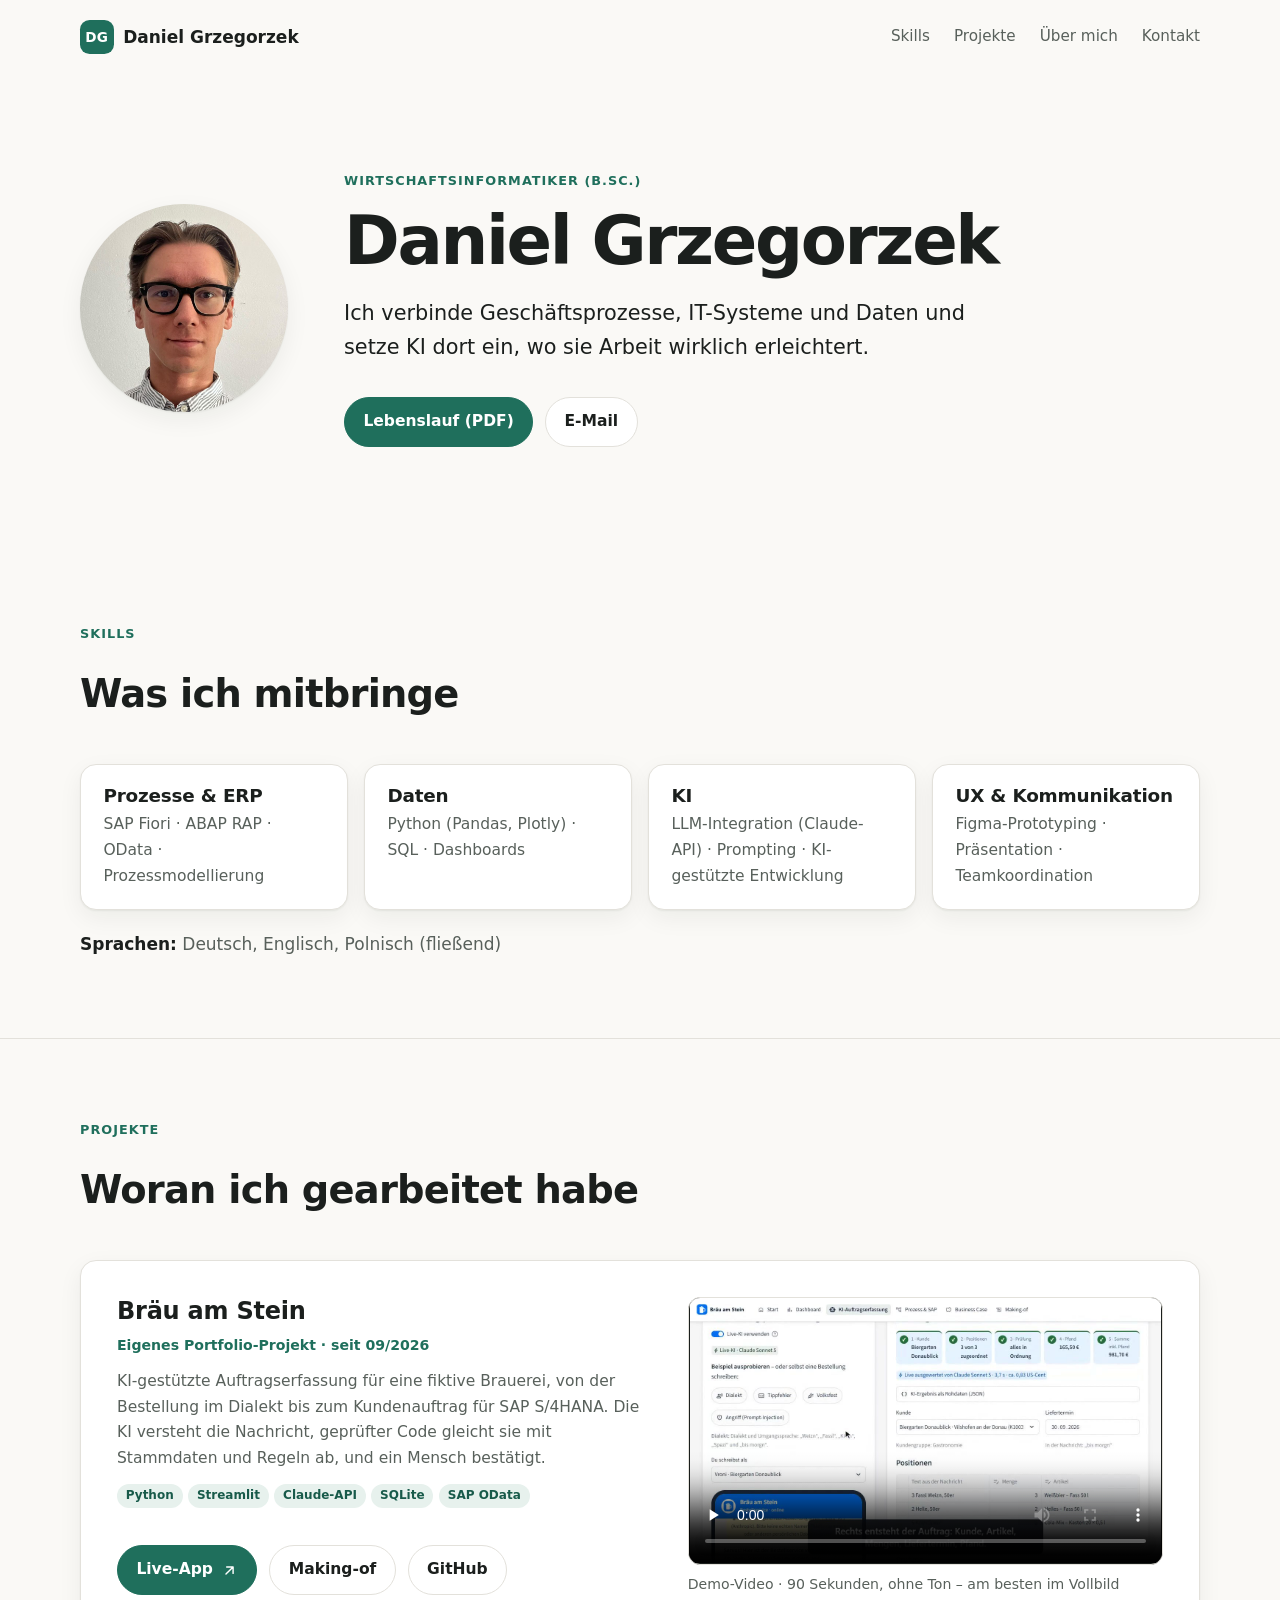
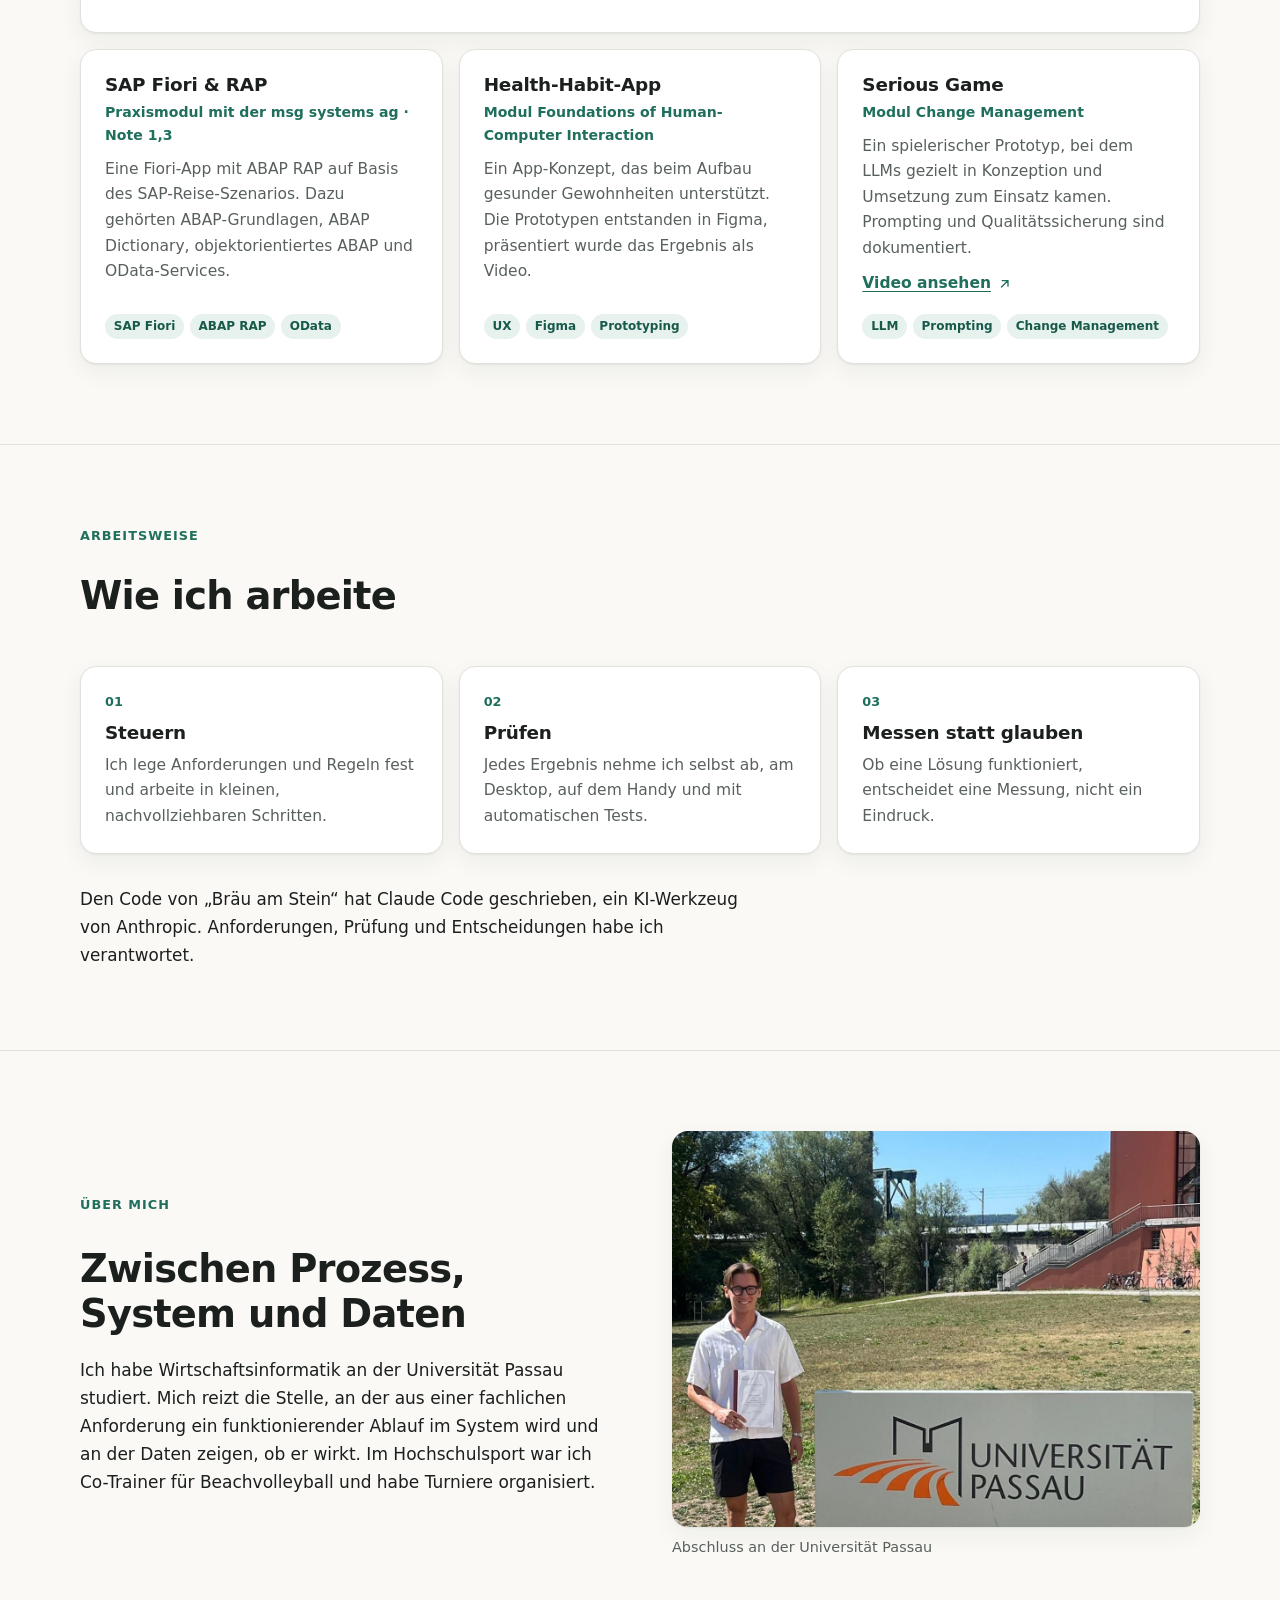
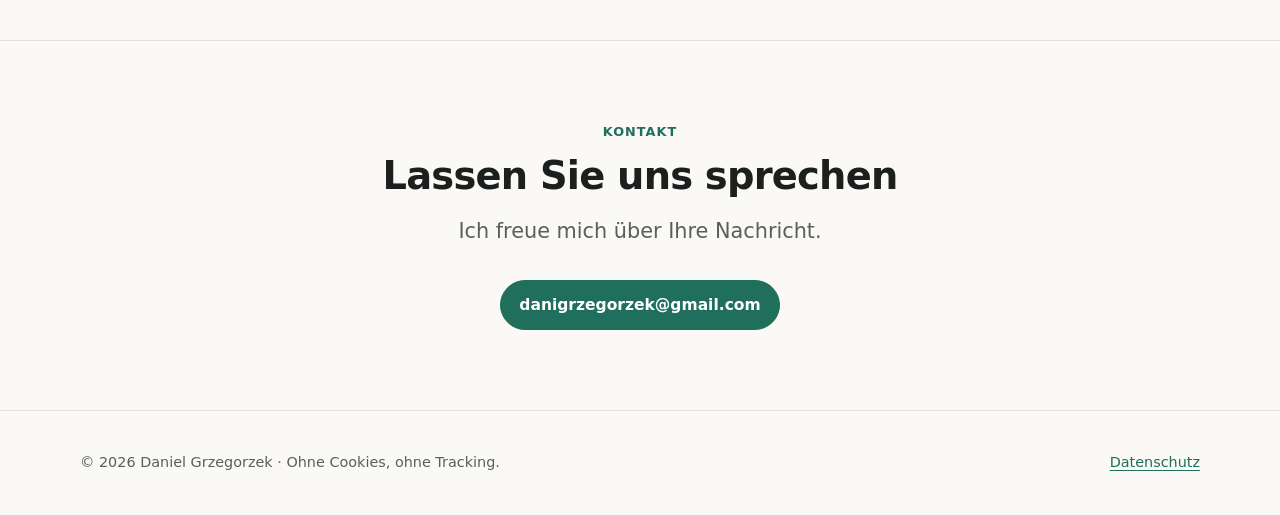
==== commit de48b365: "Add demo video to the Bräu am Stein card 90-second silent video with captions (1280x720, H.264), rec" ====
--- a/index.html
+++ b/index.html
@@ -96,9 +96,13 @@
               <a class="button" href="https://github.com/danielgrzegorzek/brauerei-ki-auftragserfassung" target="_blank" rel="noopener">GitHub</a>
             </div>
           </div>
-          <figure class="project-shot">
-            <img src="assets/screens/live-chat.webp" width="1600" height="1475" loading="lazy" decoding="async"
-                 alt="Live-Chat der App: links eine Bestellung im Dialekt, rechts der entstehende Auftrag mit Kunde, Positionen und Prüfung">
+          <figure class="project-video">
+            <video controls preload="none" playsinline width="1280" height="720" poster="assets/demo-poster.jpg"
+                   aria-label="Demo-Video: Eine Bestellung im Dialekt wird zum geprüften Auftrag, ein Angriff wird abgewehrt, der Auftrag geht an SAP">
+              <source src="assets/demo.mp4" type="video/mp4">
+              <a href="assets/demo.mp4">Demo-Video herunterladen (MP4)</a>
+            </video>
+            <figcaption>Demo-Video · 90 Sekunden, ohne Ton – am besten im Vollbild</figcaption>
           </figure>
         </article>
 
--- a/assets/style.css
+++ b/assets/style.css
@@ -146,8 +146,12 @@
 .project-text { display: flex; flex-direction: column; gap: 0.75rem; }
 .project-text .tags { margin-top: 0; padding-top: 0; }
 .project-text .actions { margin-top: 0.5rem; }
-.project-shot { margin: 0; border-radius: 0.75rem; overflow: hidden; border: 1px solid var(--line); }
-.project-shot img { width: 100%; aspect-ratio: 4 / 3; object-fit: cover; object-position: top left; }
+.project-video { margin: 0; }
+.project-video video {
+  display: block; width: 100%; height: auto; aspect-ratio: 16 / 9; background: #1b1f1d;
+  border-radius: 0.75rem; border: 1px solid var(--line);
+}
+.project-video figcaption { font-size: 0.88rem; color: var(--muted); margin-top: 0.5rem; }
 @media (max-width: 800px) { .featured { grid-template-columns: 1fr; } }
 
 .projects { display: grid; grid-template-columns: repeat(3, minmax(0, 1fr)); gap: 1rem; list-style: none; margin: 0; padding: 0; }
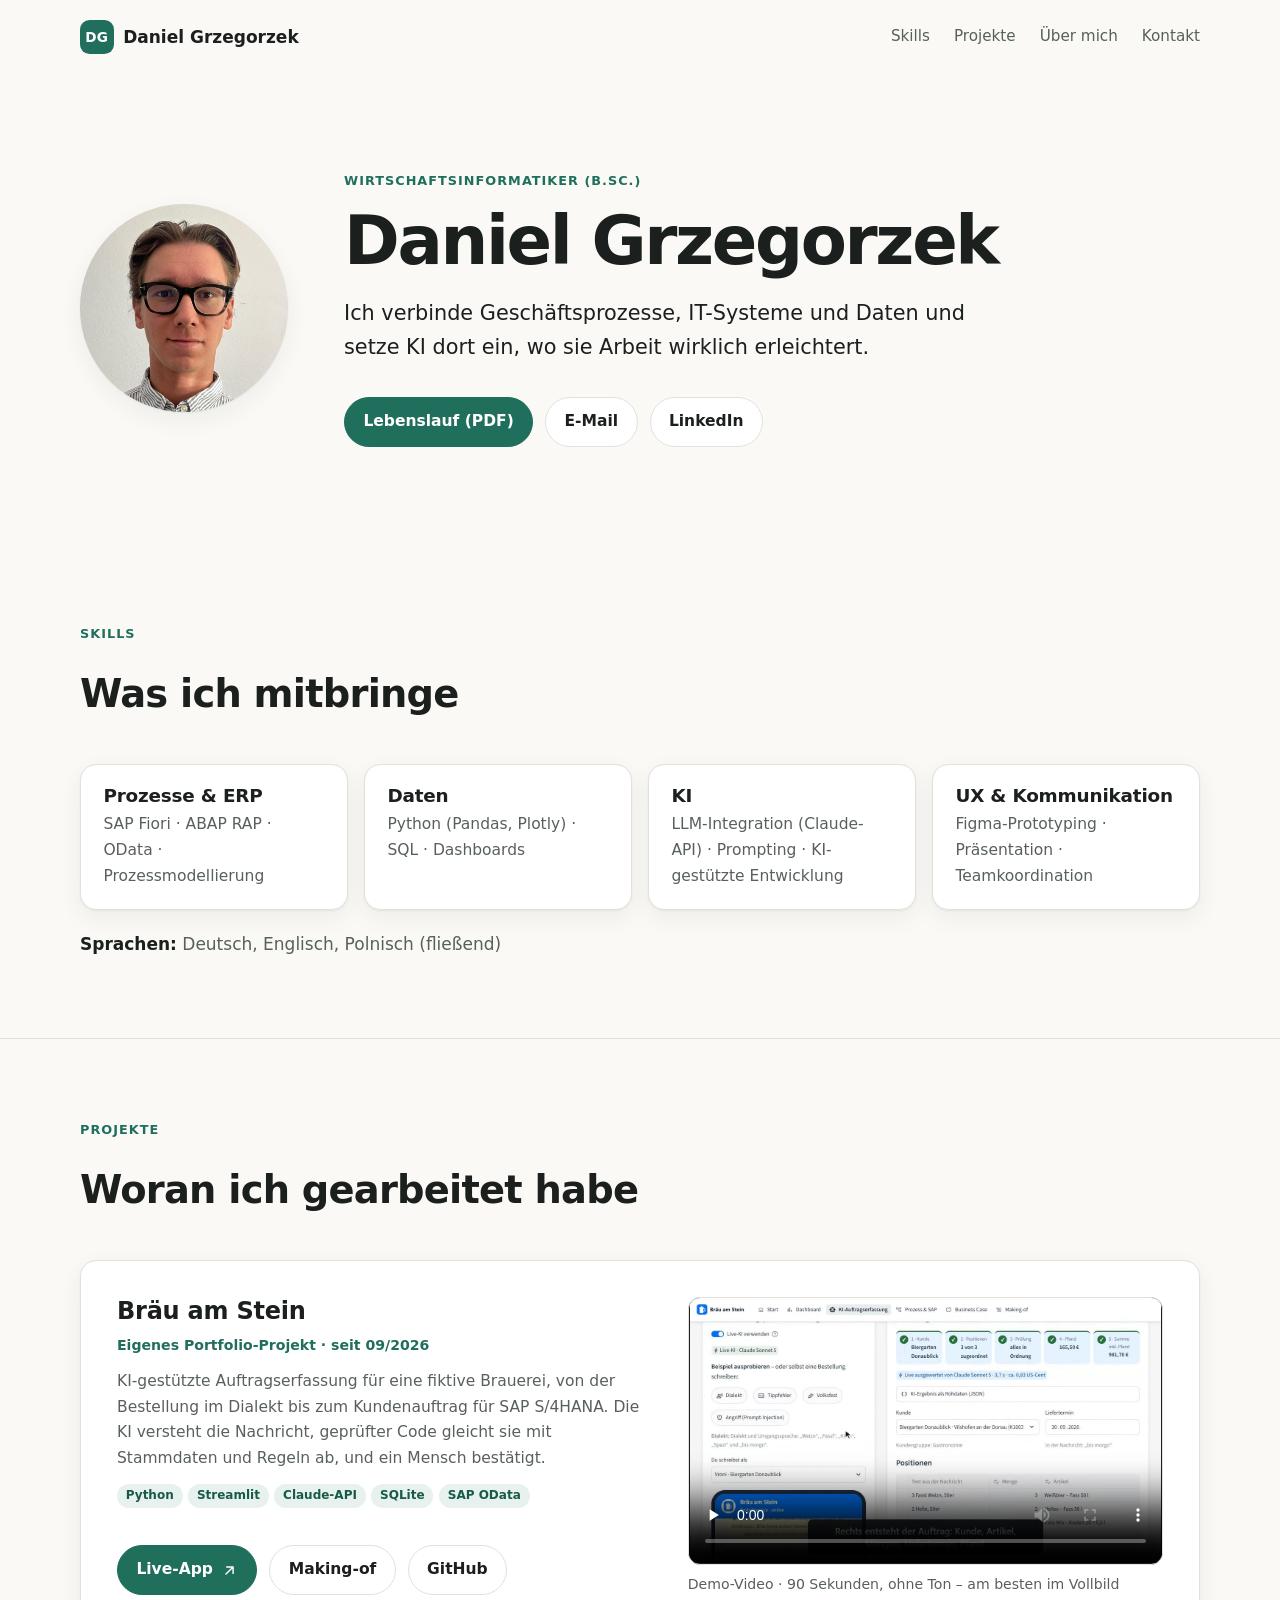
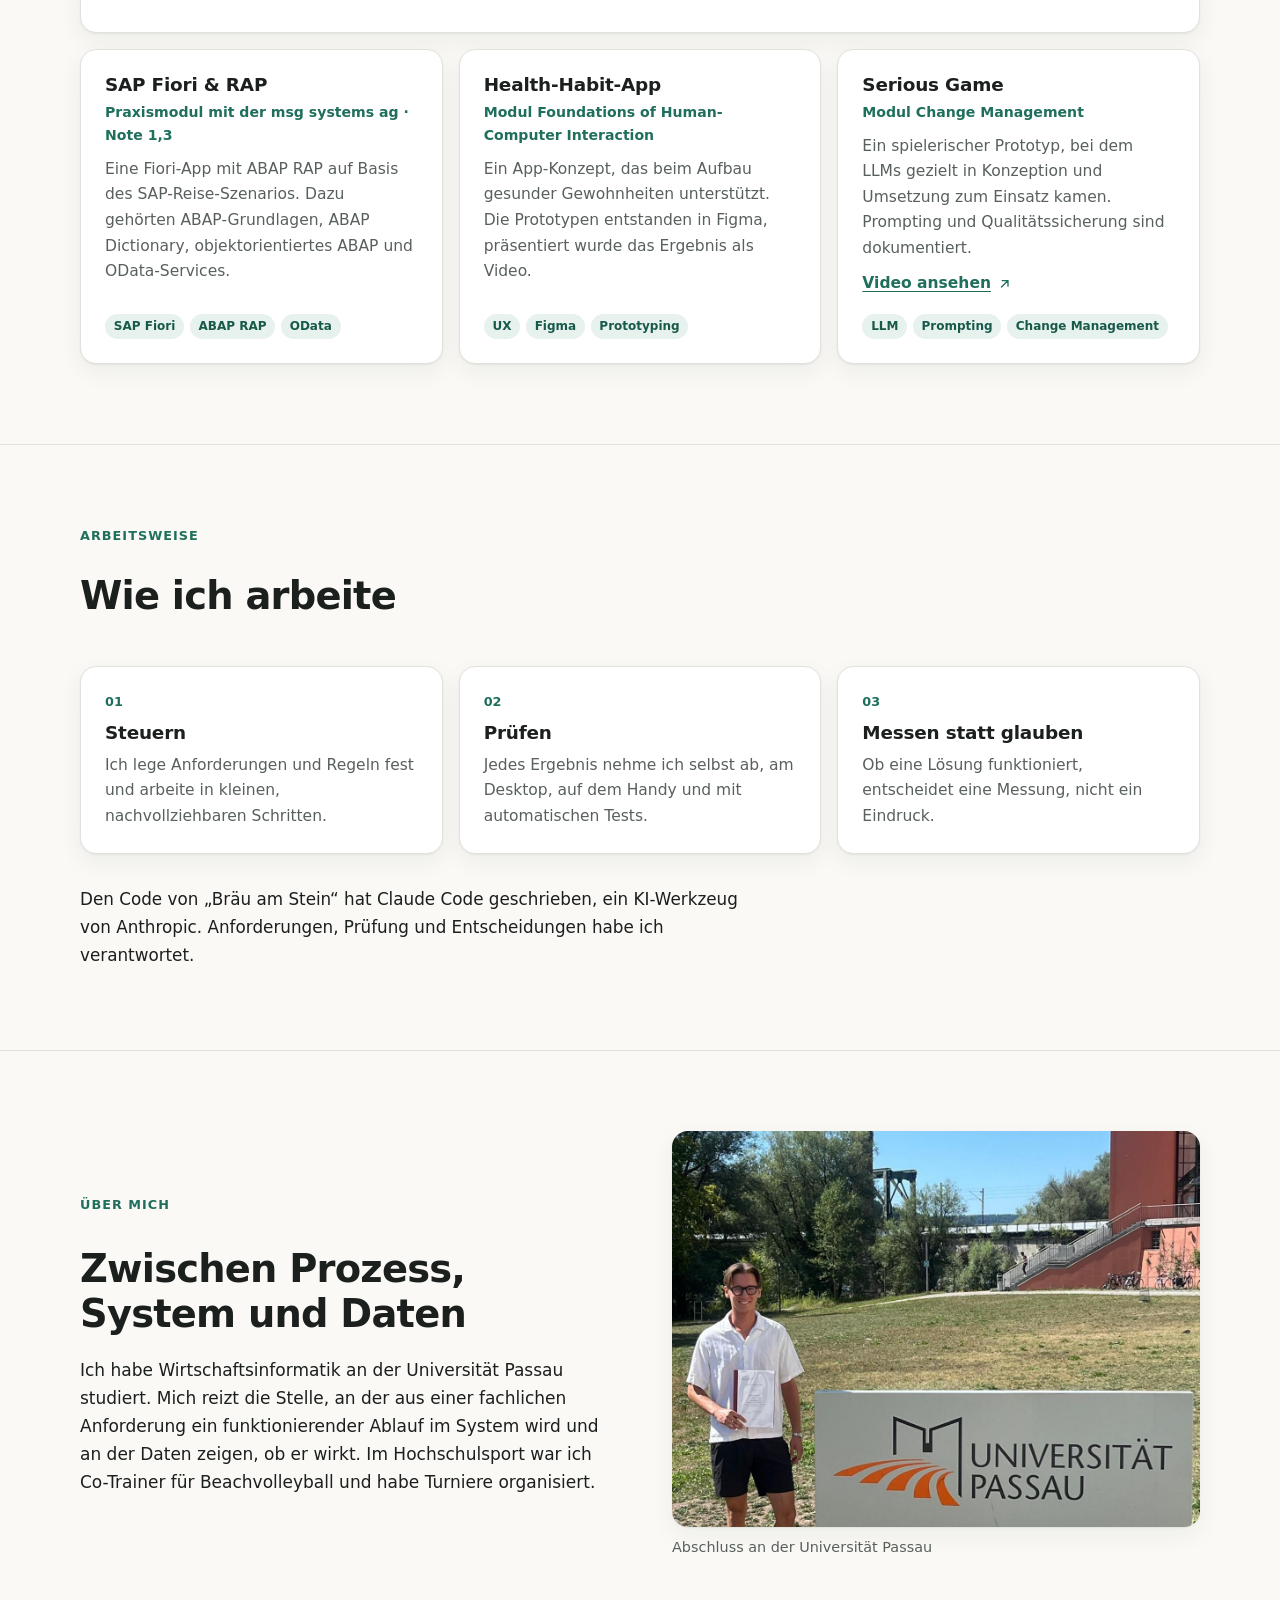
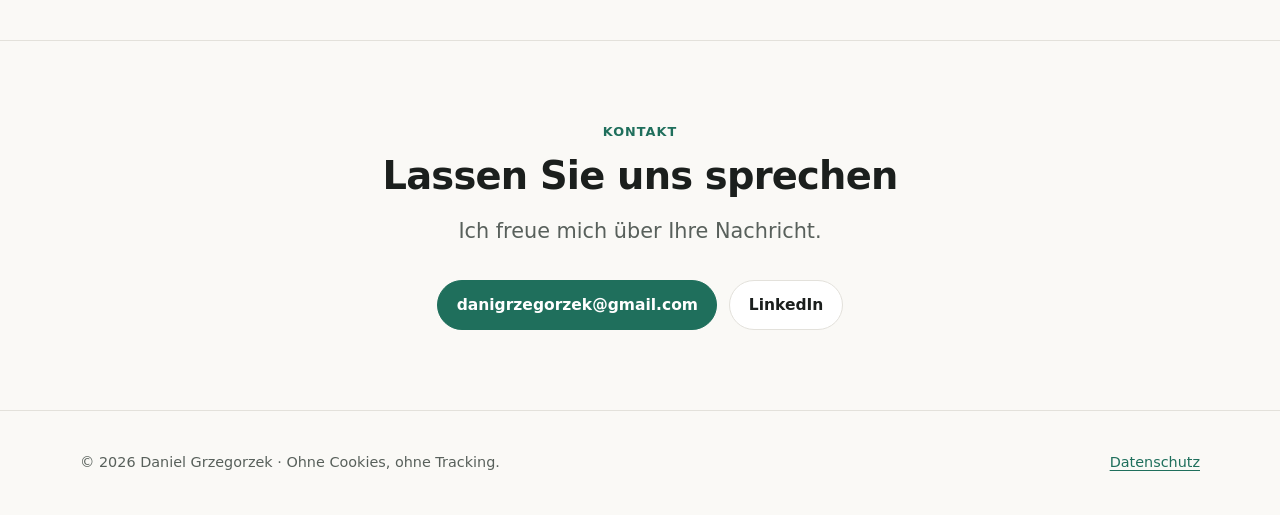
==== commit 26ea58c8: "Show LinkedIn profile link in header and contact Co-Authored-By: Claude Opus 5.5 <noreply@anthropic." ====
--- a/index.html
+++ b/index.html
@@ -47,8 +47,7 @@
           <div class="actions">
             <a class="button primary" href="assets/lebenslauf.pdf" target="_blank" rel="noopener">Lebenslauf (PDF)</a>
             <a class="button" href="mailto:danigrzegorzek@gmail.com">E-Mail</a>
-            <!-- TODO LinkedIn: einblenden, sobald die Profil-URL da ist (auch unten bei „Kontakt“)
-            <a class="button" href="https://www.linkedin.com/in/…" target="_blank" rel="noopener">LinkedIn</a> -->
+            <a class="button" href="https://www.linkedin.com/in/danielgrzegorzek/" target="_blank" rel="noopener">LinkedIn</a>
           </div>
         </div>
       </div>
@@ -191,8 +190,7 @@
         <p class="lead">Ich freue mich über Ihre Nachricht.</p>
         <div class="actions">
           <a class="button primary" href="mailto:danigrzegorzek@gmail.com">danigrzegorzek@gmail.com</a>
-          <!-- TODO LinkedIn: einblenden, sobald die Profil-URL da ist
-          <a class="button" href="https://www.linkedin.com/in/…" target="_blank" rel="noopener">LinkedIn</a> -->
+          <a class="button" href="https://www.linkedin.com/in/danielgrzegorzek/" target="_blank" rel="noopener">LinkedIn</a>
         </div>
       </div>
     </section>
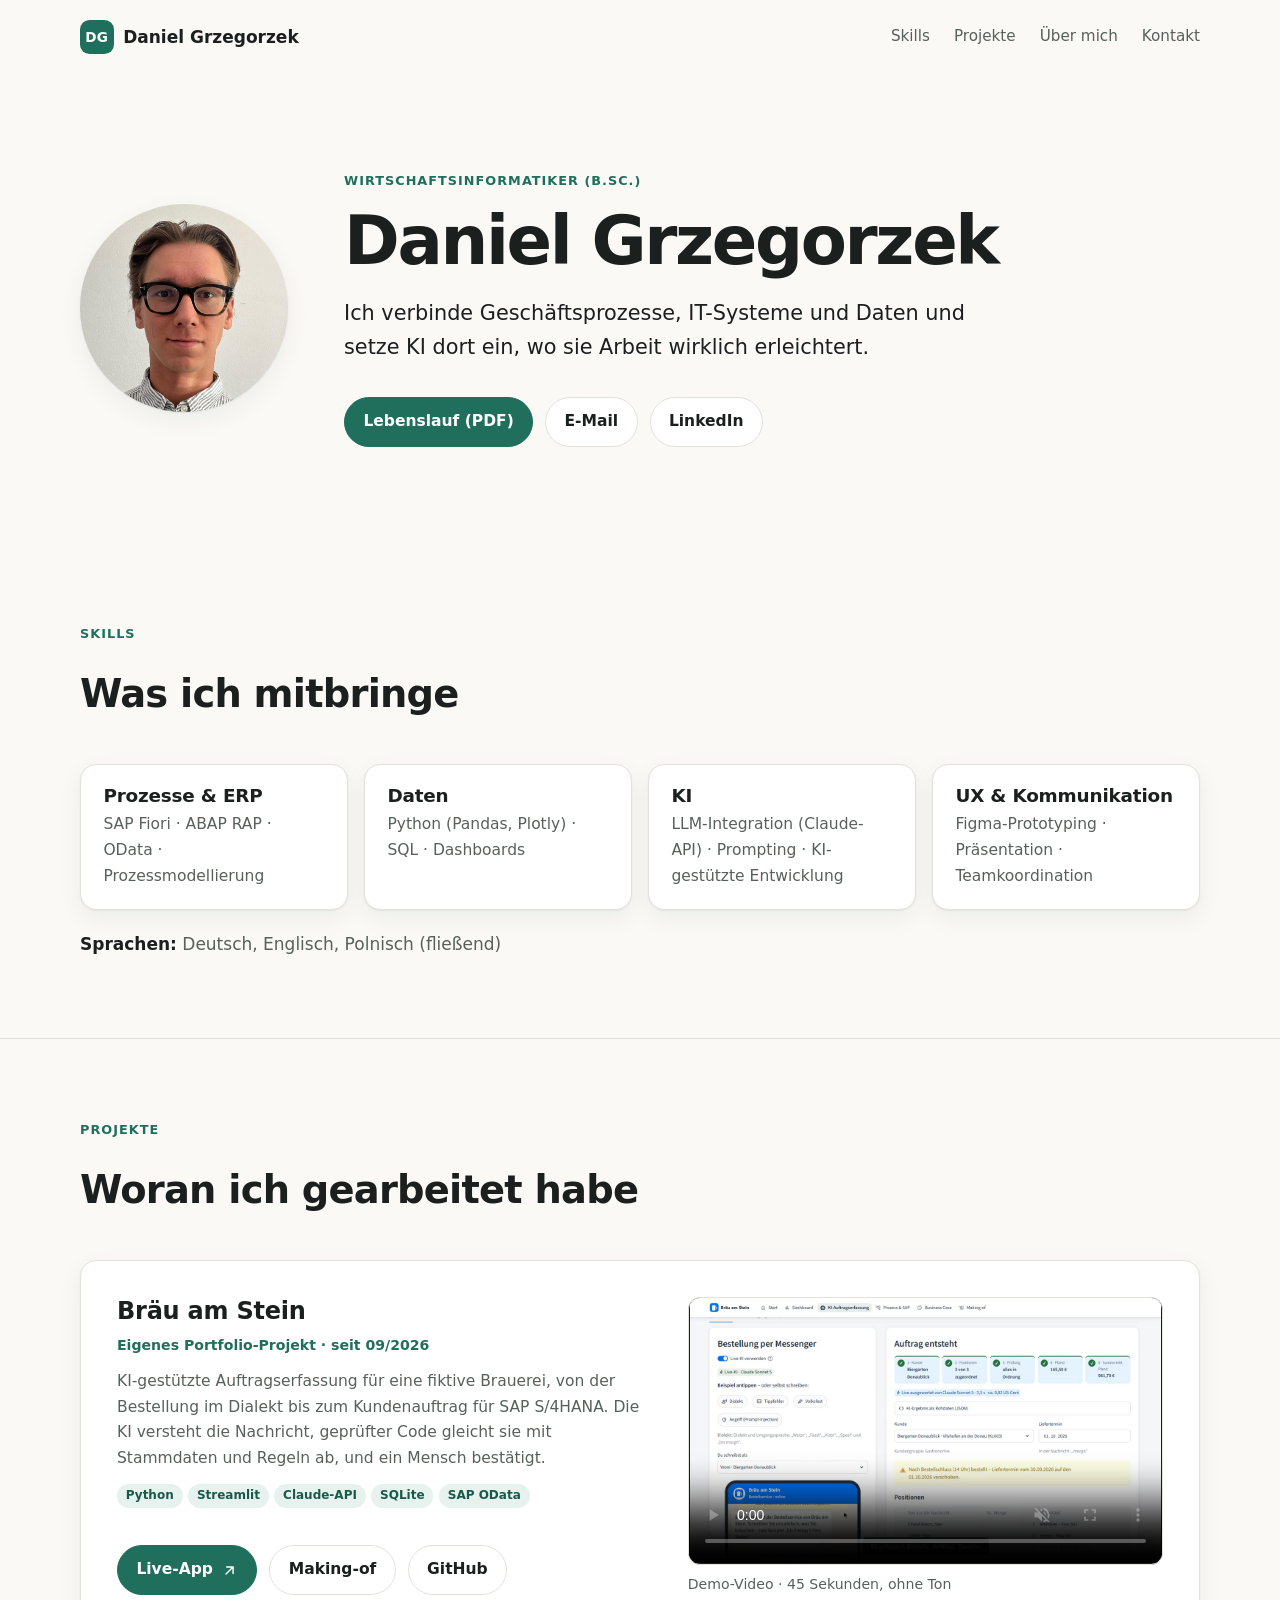
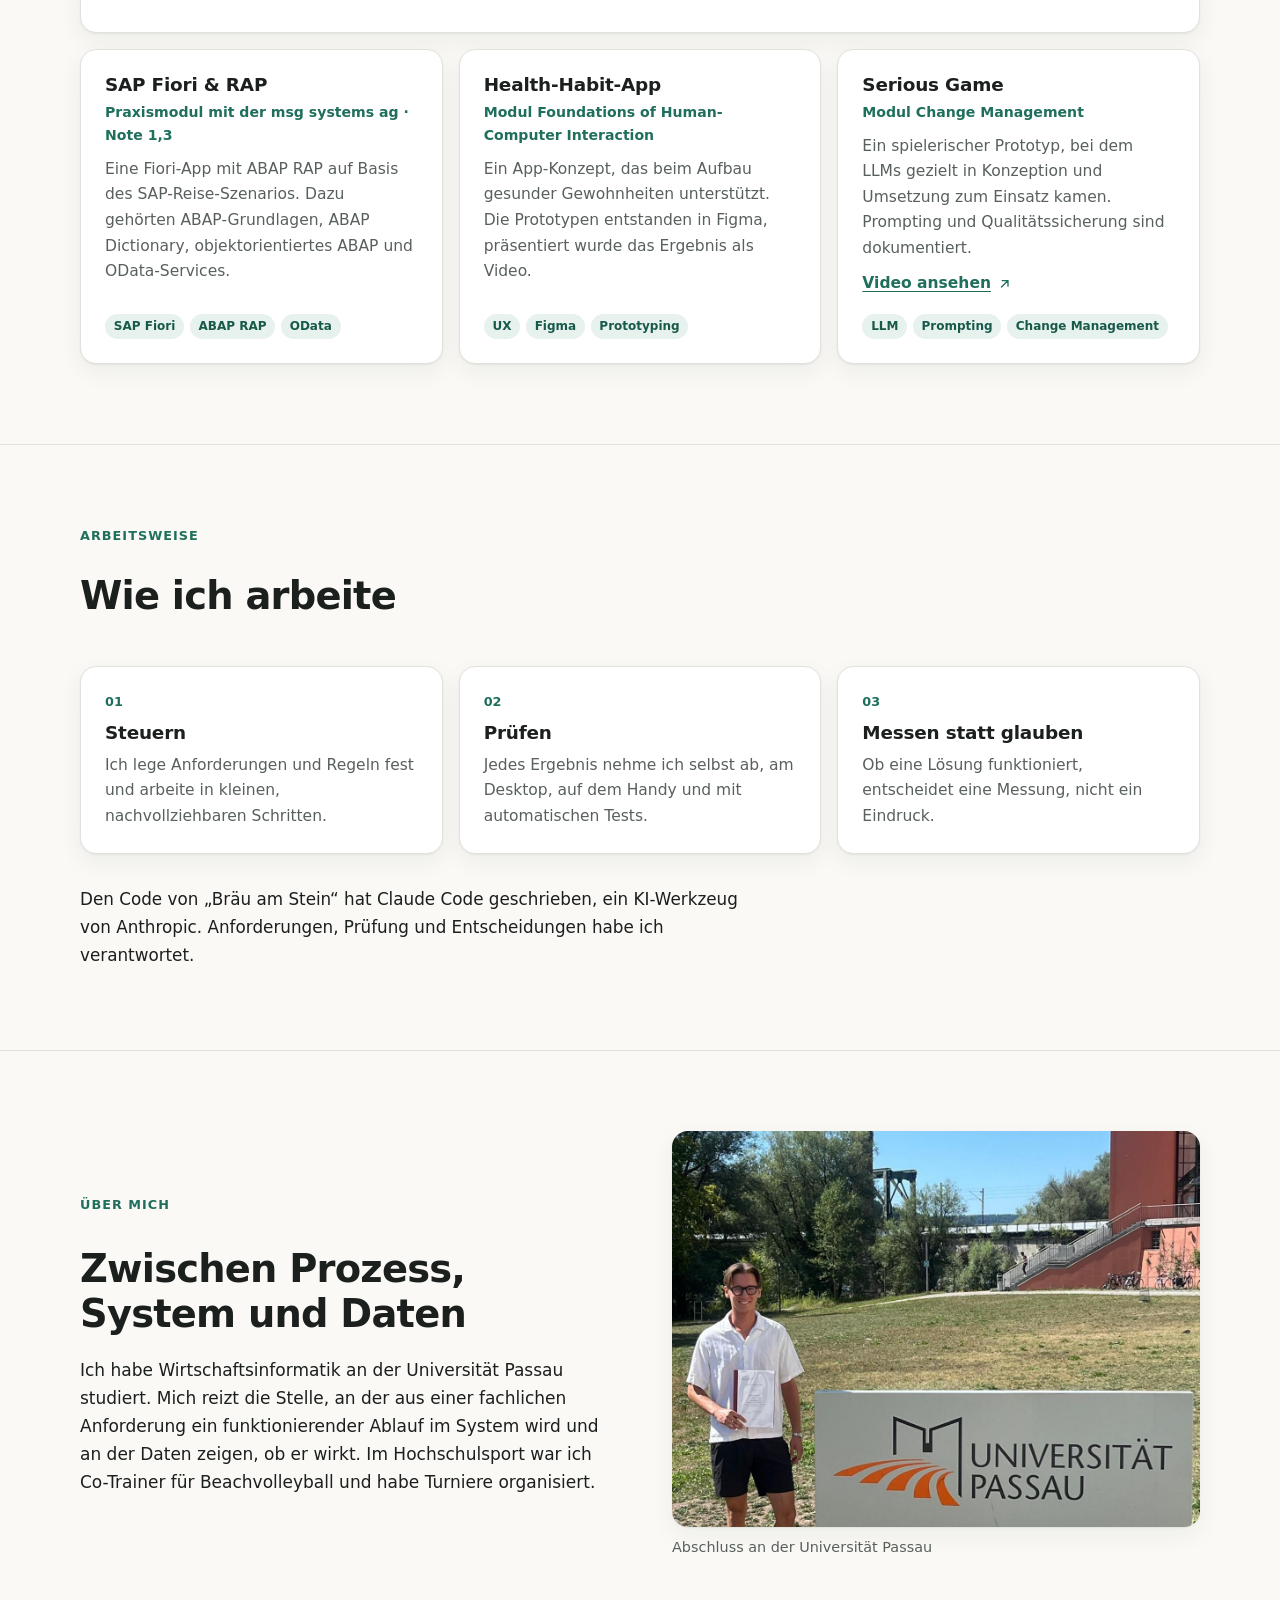
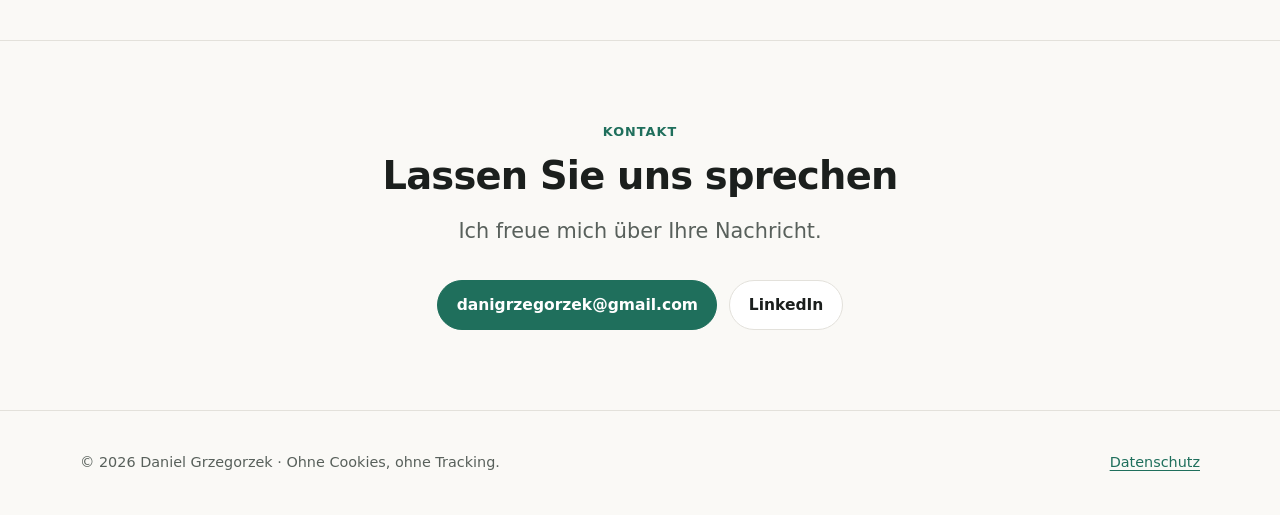
==== commit 71a64648: "Autoplay the new 45-second demo video when it becomes visible The Bräu am Stein card shows the new v" ====
--- a/index.html
+++ b/index.html
@@ -16,6 +16,7 @@
   <meta name="twitter:card" content="summary_large_image">
   <link rel="icon" href="assets/favicon.svg" type="image/svg+xml">
   <link rel="stylesheet" href="assets/style.css">
+  <script src="assets/demo-video.js" defer></script>
 </head>
 <body>
   <a class="skip-link" href="#inhalt">Zum Inhalt springen</a>
@@ -96,12 +97,14 @@
             </div>
           </div>
           <figure class="project-video">
-            <video controls preload="none" playsinline width="1280" height="720" poster="assets/demo-poster.jpg"
-                   aria-label="Demo-Video: Eine Bestellung im Dialekt wird zum geprüften Auftrag, ein Angriff wird abgewehrt, der Auftrag geht an SAP">
+            <!-- Startet erst, wenn es sichtbar ist (assets/demo-video.js) – vorher lädt nur das Vorschaubild -->
+            <video data-autoplay muted loop playsinline controls preload="none" width="1920" height="1080"
+                   poster="assets/demo-poster.jpg"
+                   aria-label="Demo-Video, 45 Sekunden, ohne Ton: Eine Bestellung im Dialekt wird zum geprüften Auftrag und als Kundenauftrag an SAP übergeben, danach Business Case und Making-of">
               <source src="assets/demo.mp4" type="video/mp4">
               <a href="assets/demo.mp4">Demo-Video herunterladen (MP4)</a>
             </video>
-            <figcaption>Demo-Video · 90 Sekunden, ohne Ton – am besten im Vollbild</figcaption>
+            <figcaption>Demo-Video · 45 Sekunden, ohne Ton</figcaption>
           </figure>
         </article>
 
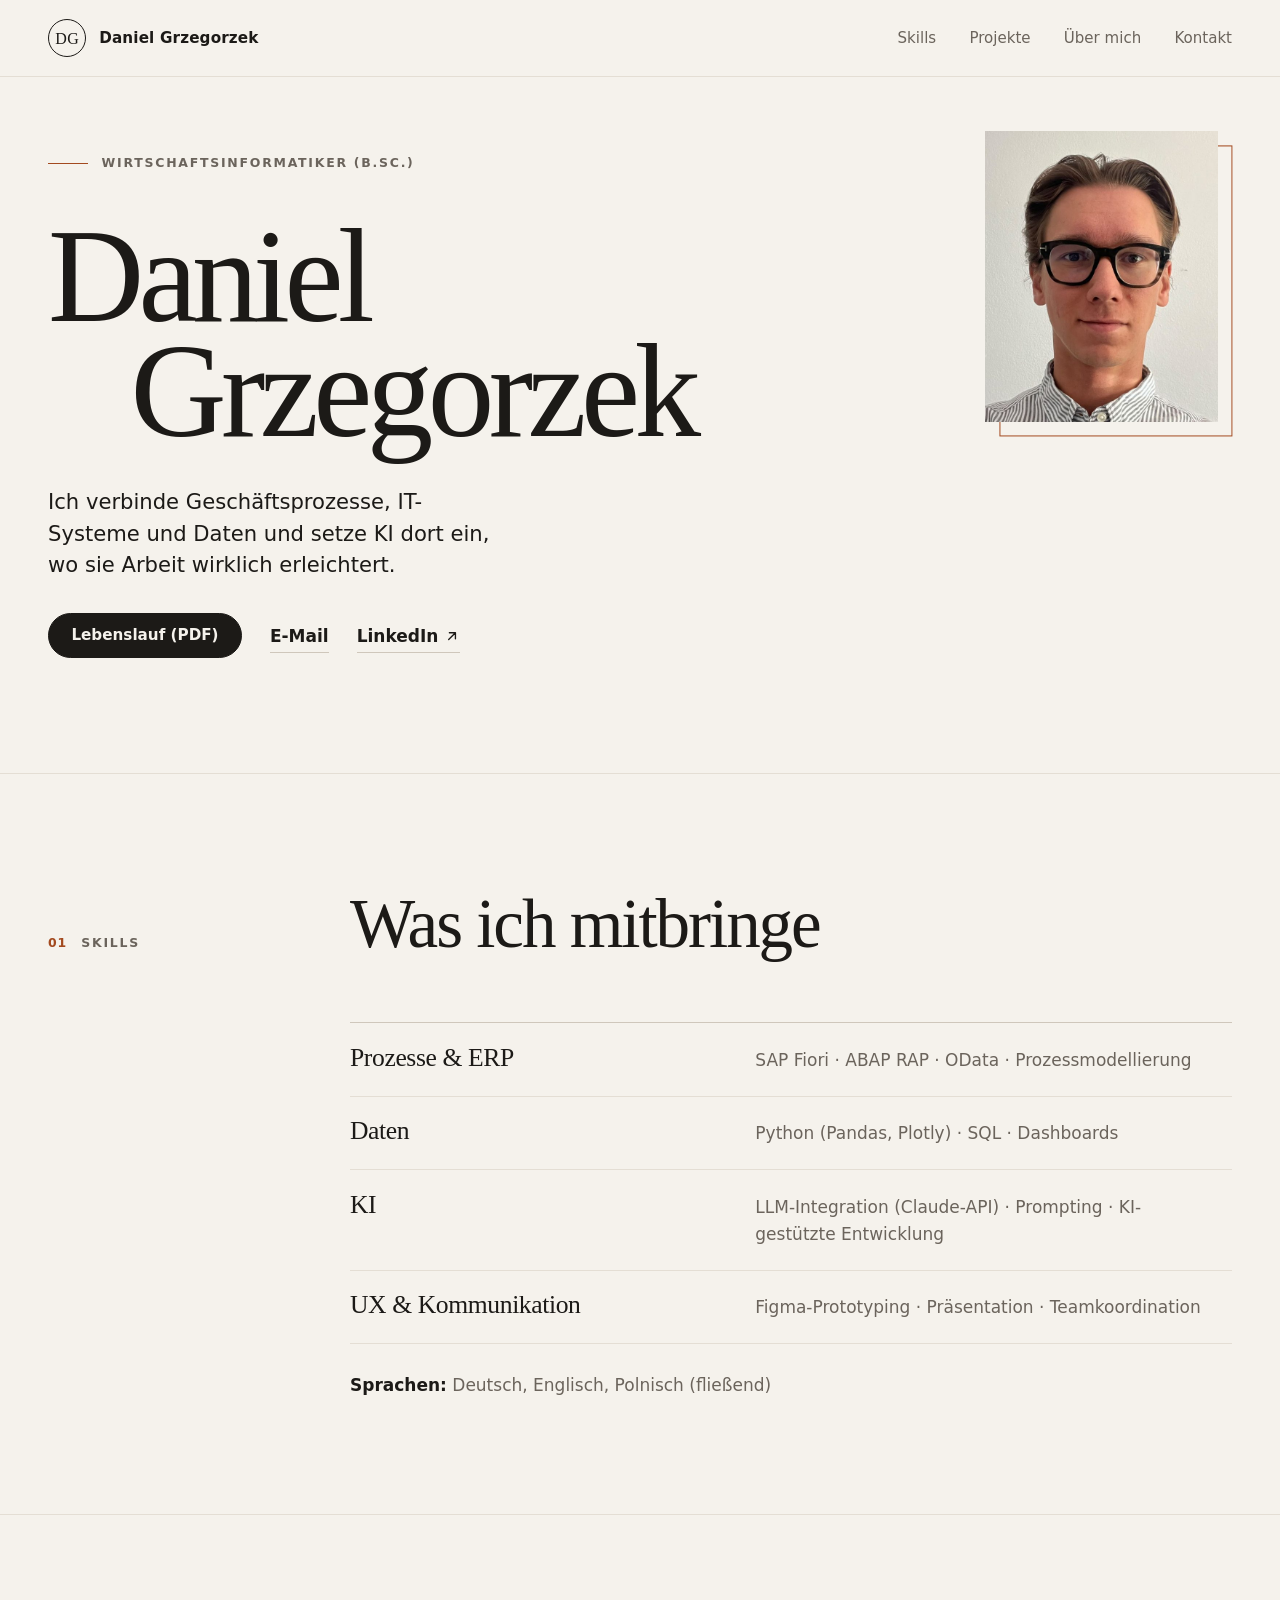
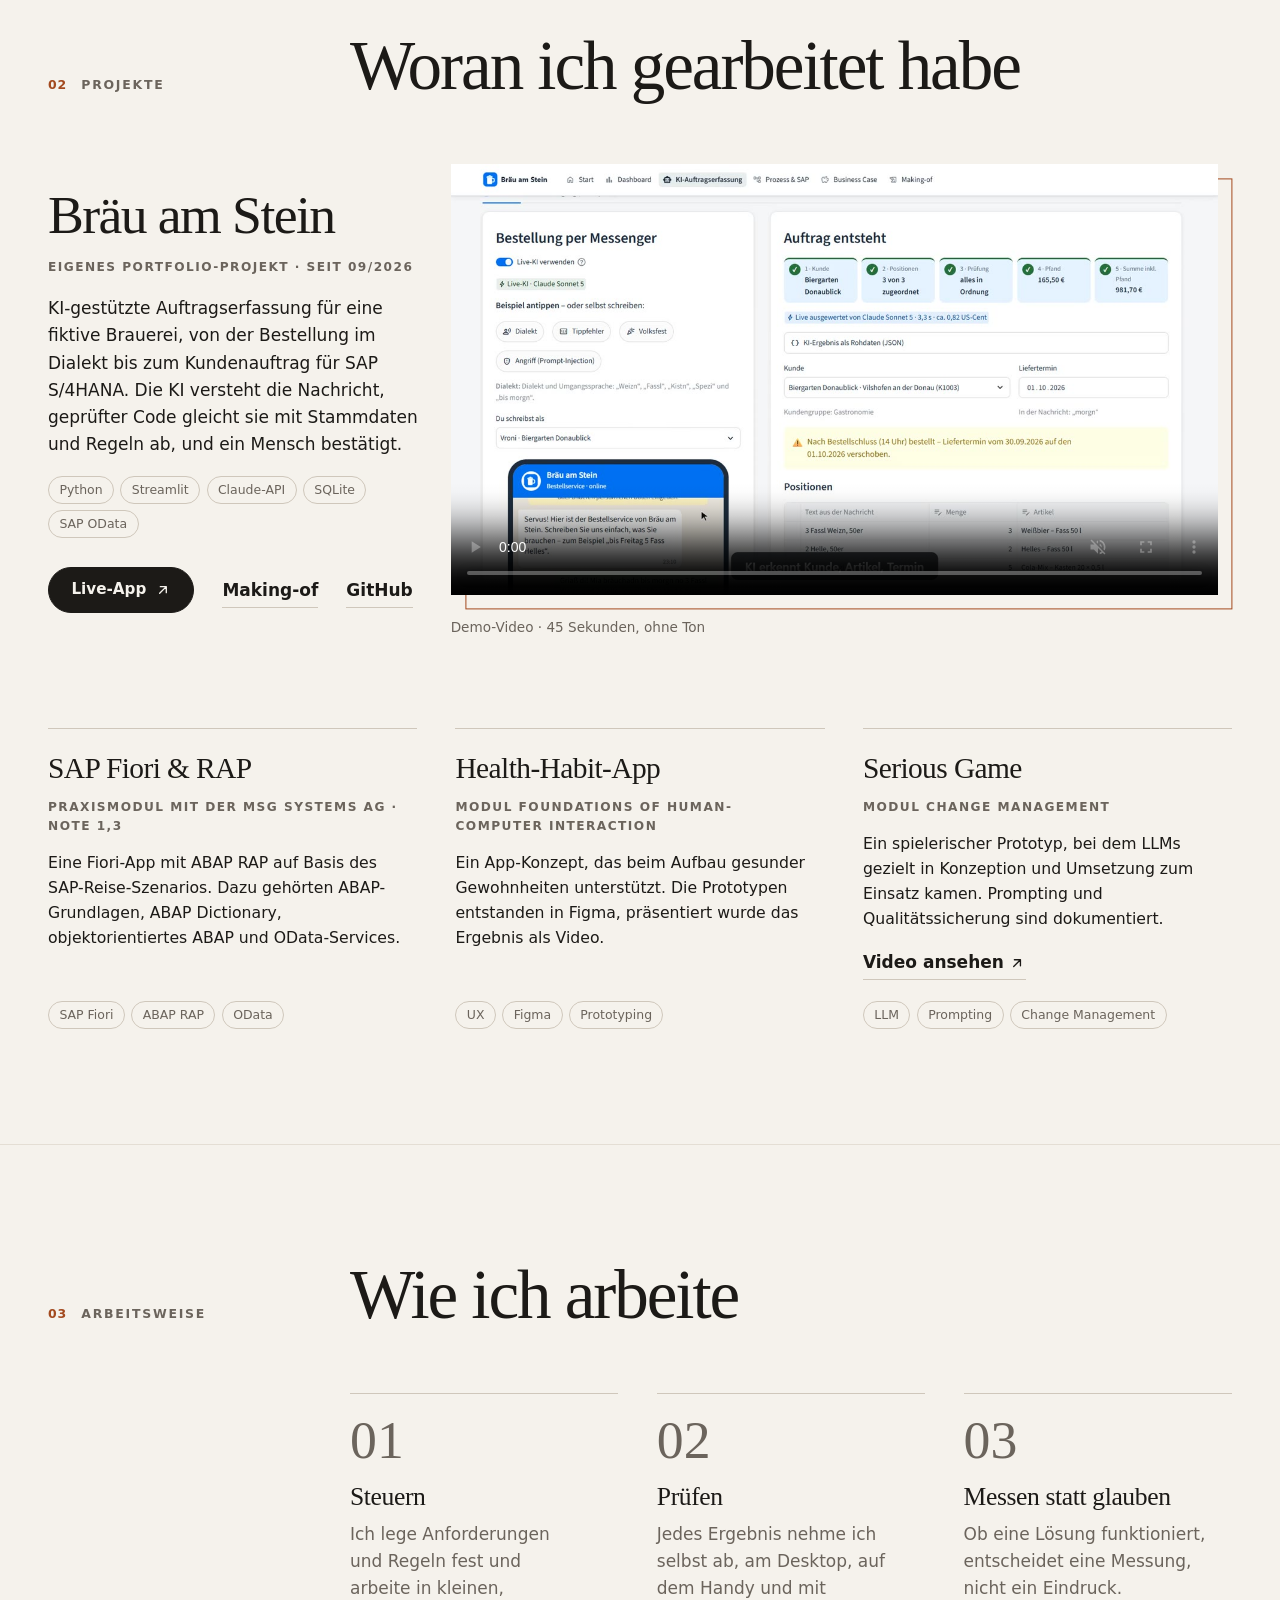
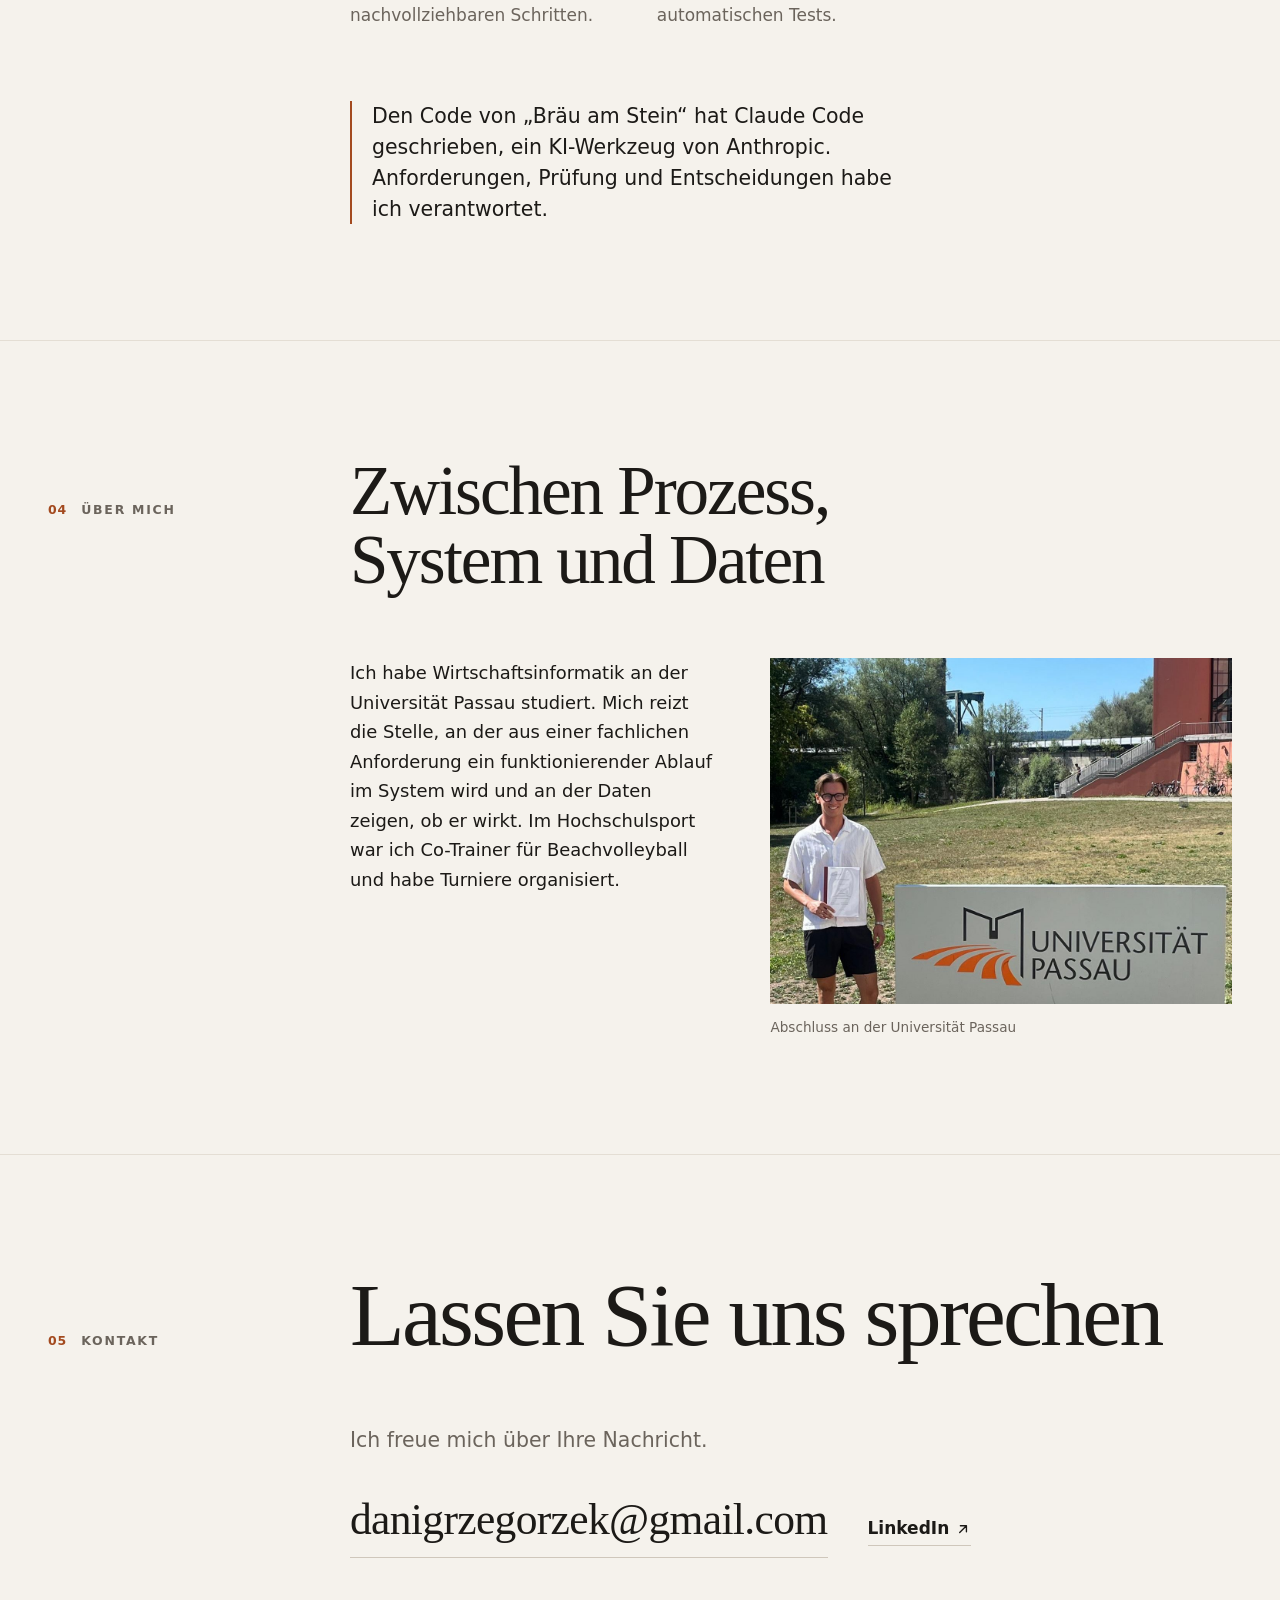
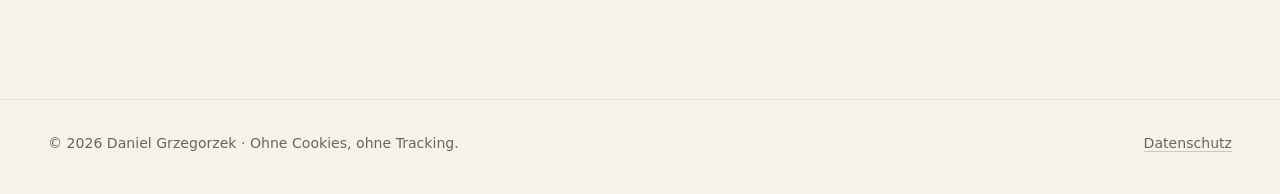
==== commit 1527ac16: "Redesign the portfolio as an editorial page with a copper accent Large serif name sized by window wi" ====
--- a/index.html
+++ b/index.html
@@ -6,8 +6,8 @@
   <title>Daniel Grzegorzek – Wirtschaftsinformatiker</title>
   <meta name="description" content="Wirtschaftsinformatiker (B.Sc., Universität Passau). Ich verbinde Geschäftsprozesse, IT-Systeme und Daten und setze KI dort ein, wo sie Arbeit wirklich erleichtert.">
   <meta name="color-scheme" content="light dark">
-  <meta name="theme-color" content="#faf9f6" media="(prefers-color-scheme: light)">
-  <meta name="theme-color" content="#111413" media="(prefers-color-scheme: dark)">
+  <meta name="theme-color" content="#f5f2ec" media="(prefers-color-scheme: light)">
+  <meta name="theme-color" content="#121110" media="(prefers-color-scheme: dark)">
   <meta property="og:type" content="website">
   <meta property="og:url" content="https://danielgrzegorzek.github.io/">
   <meta property="og:title" content="Daniel Grzegorzek – Wirtschaftsinformatiker">
@@ -15,8 +15,11 @@
   <meta property="og:image" content="https://danielgrzegorzek.github.io/assets/og-image.png">
   <meta name="twitter:card" content="summary_large_image">
   <link rel="icon" href="assets/favicon.svg" type="image/svg+xml">
+  <!-- Beide Schriften sofort laden: Der Kopfbereich steht damit gleich in der richtigen Schrift -->
+  <link rel="preload" href="assets/fonts/newsreader-display.woff2" as="font" type="font/woff2" crossorigin>
+  <link rel="preload" href="assets/fonts/schibsted-grotesk.woff2" as="font" type="font/woff2" crossorigin>
   <link rel="stylesheet" href="assets/style.css">
-  <script src="assets/demo-video.js" defer></script>
+  <script src="assets/site.js" defer></script>
 </head>
 <body>
   <a class="skip-link" href="#inhalt">Zum Inhalt springen</a>
@@ -36,51 +39,56 @@
   </header>
 
   <main id="inhalt">
-    <!-- 1. Kopf -->
+    <!-- Kopf: Name groß, ein Satz, Porträt im Raster -->
     <section class="hero" id="top">
-      <div class="container">
-        <img class="portrait" src="assets/portrait.jpg" width="800" height="800" alt="Porträt von Daniel Grzegorzek">
-        <div>
-          <p class="eyebrow">Wirtschaftsinformatiker (B.Sc.)</p>
-          <h1>Daniel Grzegorzek</h1>
-          <p class="lead">Ich verbinde Geschäftsprozesse, IT-Systeme und Daten und setze KI dort ein, wo sie Arbeit
-            wirklich erleichtert.</p>
-          <div class="actions">
-            <a class="button primary" href="assets/lebenslauf.pdf" target="_blank" rel="noopener">Lebenslauf (PDF)</a>
-            <a class="button" href="mailto:danigrzegorzek@gmail.com">E-Mail</a>
-            <a class="button" href="https://www.linkedin.com/in/danielgrzegorzek/" target="_blank" rel="noopener">LinkedIn</a>
-          </div>
-        </div>
-      </div>
-    </section>
-
-    <!-- 2. Skills -->
+      <div class="container grid hero-grid">
+        <p class="eyebrow">Wirtschaftsinformatiker (B.Sc.)</p>
+        <h1 class="hero-name">Daniel <span>Grzegorzek</span></h1>
+        <figure class="portrait passer">
+          <img src="assets/portrait.jpg" width="800" height="800" alt="Porträt von Daniel Grzegorzek" fetchpriority="high">
+        </figure>
+        <p class="lead">Ich verbinde Geschäftsprozesse, IT-Systeme und Daten und setze KI dort ein, wo sie Arbeit
+          wirklich erleichtert.</p>
+        <div class="actions">
+          <a class="button" href="assets/lebenslauf.pdf" target="_blank" rel="noopener">Lebenslauf (PDF)</a>
+          <a class="link" href="mailto:danigrzegorzek@gmail.com">E-Mail</a>
+          <a class="link" href="https://www.linkedin.com/in/danielgrzegorzek/" target="_blank" rel="noopener">
+            LinkedIn
+            <svg viewBox="0 0 24 24" fill="none" stroke="currentColor" stroke-width="2" stroke-linecap="round" stroke-linejoin="round" aria-hidden="true"><path d="M7 17 17 7M8 7h9v9"/></svg>
+          </a>
+        </div>
+      </div>
+    </section>
+
+    <!-- 01 Skills: Verzeichnis mit Haarlinien – Bereich links, Werkzeuge rechts -->
     <section class="section" id="skills" aria-labelledby="skills-title">
-      <div class="container">
-        <div class="section-head">
-          <p class="eyebrow">Skills</p>
+      <div class="container grid">
+        <header class="section-head">
+          <p class="section-label">Skills</p>
           <h2 id="skills-title">Was ich mitbringe</h2>
-        </div>
-        <ul class="skills">
-          <li class="card skill"><h3>Prozesse &amp; ERP</h3><p>SAP Fiori · ABAP RAP · OData · Prozessmodellierung</p></li>
-          <li class="card skill"><h3>Daten</h3><p>Python (Pandas, Plotly) · SQL · Dashboards</p></li>
-          <li class="card skill"><h3>KI</h3><p>LLM-Integration (Claude-API) · Prompting · KI-gestützte Entwicklung</p></li>
-          <li class="card skill"><h3>UX &amp; Kommunikation</h3><p>Figma-Prototyping · Präsentation · Teamkoordination</p></li>
-        </ul>
-        <p class="languages"><strong>Sprachen:</strong> Deutsch, Englisch, Polnisch (fließend)</p>
-      </div>
-    </section>
-
-    <!-- 3. Projekte -->
+        </header>
+        <div class="section-body">
+          <ul class="skills">
+            <li class="skill"><h3>Prozesse &amp; ERP</h3><p>SAP Fiori · ABAP RAP · OData · Prozessmodellierung</p></li>
+            <li class="skill"><h3>Daten</h3><p>Python (Pandas, Plotly) · SQL · Dashboards</p></li>
+            <li class="skill"><h3>KI</h3><p>LLM-Integration (Claude-API) · Prompting · KI-gestützte Entwicklung</p></li>
+            <li class="skill"><h3>UX &amp; Kommunikation</h3><p>Figma-Prototyping · Präsentation · Teamkoordination</p></li>
+          </ul>
+          <p class="languages"><strong>Sprachen:</strong> Deutsch, Englisch, Polnisch (fließend)</p>
+        </div>
+      </div>
+    </section>
+
+    <!-- 02 Projekte: Bräu am Stein als Titelgeschichte mit Video, darunter drei ruhige Karten -->
     <section class="section" id="projekte" aria-labelledby="projects-title">
-      <div class="container">
-        <div class="section-head">
-          <p class="eyebrow">Projekte</p>
+      <div class="container grid">
+        <header class="section-head">
+          <p class="section-label">Projekte</p>
           <h2 id="projects-title">Woran ich gearbeitet habe</h2>
-        </div>
-
-        <article class="card project featured">
-          <div class="project-text">
+        </header>
+
+        <article class="featured">
+          <div class="featured-text">
             <h3>Bräu am Stein</h3>
             <p class="project-meta">Eigenes Portfolio-Projekt · seit 09/2026</p>
             <p>KI-gestützte Auftragserfassung für eine fiktive Brauerei, von der Bestellung im Dialekt bis zum
@@ -88,47 +96,49 @@
               Regeln ab, und ein Mensch bestätigt.</p>
             <ul class="tags"><li>Python</li><li>Streamlit</li><li>Claude-API</li><li>SQLite</li><li>SAP OData</li></ul>
             <div class="actions">
-              <a class="button primary" href="https://braeu-am-stein-ki.streamlit.app" target="_blank" rel="noopener">
+              <a class="button" href="https://braeu-am-stein-ki.streamlit.app" target="_blank" rel="noopener">
                 Live-App
                 <svg viewBox="0 0 24 24" fill="none" stroke="currentColor" stroke-width="2" stroke-linecap="round" stroke-linejoin="round" aria-hidden="true"><path d="M7 17 17 7M8 7h9v9"/></svg>
               </a>
-              <a class="button" href="https://braeu-am-stein-ki.streamlit.app/making_of" target="_blank" rel="noopener">Making-of</a>
-              <a class="button" href="https://github.com/danielgrzegorzek/brauerei-ki-auftragserfassung" target="_blank" rel="noopener">GitHub</a>
+              <a class="link" href="https://braeu-am-stein-ki.streamlit.app/making_of" target="_blank" rel="noopener">Making-of</a>
+              <a class="link" href="https://github.com/danielgrzegorzek/brauerei-ki-auftragserfassung" target="_blank" rel="noopener">GitHub</a>
             </div>
           </div>
-          <figure class="project-video">
-            <!-- Startet erst, wenn es sichtbar ist (assets/demo-video.js) – vorher lädt nur das Vorschaubild -->
-            <video data-autoplay muted loop playsinline controls preload="none" width="1920" height="1080"
-                   poster="assets/demo-poster.jpg"
-                   aria-label="Demo-Video, 45 Sekunden, ohne Ton: Eine Bestellung im Dialekt wird zum geprüften Auftrag und als Kundenauftrag an SAP übergeben, danach Business Case und Making-of">
-              <source src="assets/demo.mp4" type="video/mp4">
-              <a href="assets/demo.mp4">Demo-Video herunterladen (MP4)</a>
-            </video>
+          <figure class="featured-video">
+            <!-- Startet erst, wenn es sichtbar ist (assets/site.js) – vorher lädt nur das Vorschaubild -->
+            <div class="passer">
+              <video data-autoplay muted loop playsinline controls preload="none" width="1920" height="1080"
+                     poster="assets/demo-poster.jpg"
+                     aria-label="Demo-Video, 45 Sekunden, ohne Ton: Eine Bestellung im Dialekt wird zum geprüften Auftrag und als Kundenauftrag an SAP übergeben, danach Business Case und Making-of">
+                <source src="assets/demo.mp4" type="video/mp4">
+                <a href="assets/demo.mp4">Demo-Video herunterladen (MP4)</a>
+              </video>
+            </div>
             <figcaption>Demo-Video · 45 Sekunden, ohne Ton</figcaption>
           </figure>
         </article>
 
         <ul class="projects">
-          <li class="card project">
+          <li class="project">
             <h3>SAP Fiori &amp; RAP</h3>
             <p class="project-meta">Praxismodul mit der msg systems ag · Note 1,3</p>
             <p>Eine Fiori-App mit ABAP RAP auf Basis des SAP-Reise-Szenarios. Dazu gehörten ABAP-Grundlagen, ABAP
               Dictionary, objektorientiertes ABAP und OData-Services.</p>
             <ul class="tags"><li>SAP Fiori</li><li>ABAP RAP</li><li>OData</li></ul>
           </li>
-          <li class="card project">
+          <li class="project">
             <h3>Health-Habit-App</h3>
             <p class="project-meta">Modul Foundations of Human-Computer Interaction</p>
             <p>Ein App-Konzept, das beim Aufbau gesunder Gewohnheiten unterstützt. Die Prototypen entstanden in Figma,
               präsentiert wurde das Ergebnis als Video.</p>
             <ul class="tags"><li>UX</li><li>Figma</li><li>Prototyping</li></ul>
           </li>
-          <li class="card project">
+          <li class="project">
             <h3>Serious Game</h3>
             <p class="project-meta">Modul Change Management</p>
             <p>Ein spielerischer Prototyp, bei dem LLMs gezielt in Konzeption und Umsetzung zum Einsatz kamen. Prompting
               und Qualitätssicherung sind dokumentiert.</p>
-            <a class="project-link" href="https://www.youtube.com/watch?v=YpYlYQtunyc" target="_blank" rel="noopener">
+            <a class="link" href="https://www.youtube.com/watch?v=YpYlYQtunyc" target="_blank" rel="noopener">
               Video ansehen
               <svg viewBox="0 0 24 24" fill="none" stroke="currentColor" stroke-width="2" stroke-linecap="round" stroke-linejoin="round" aria-hidden="true"><path d="M7 17 17 7M8 7h9v9"/></svg>
             </a>
@@ -138,62 +148,73 @@
       </div>
     </section>
 
-    <!-- 4. Arbeitsweise -->
+    <!-- 03 Arbeitsweise: drei Grundsätze mit großen Ziffern, darunter der Hinweis zu Claude Code -->
     <section class="section" id="arbeitsweise" aria-labelledby="work-title">
-      <div class="container">
-        <div class="section-head">
-          <p class="eyebrow">Arbeitsweise</p>
+      <div class="container grid">
+        <header class="section-head">
+          <p class="section-label">Arbeitsweise</p>
           <h2 id="work-title">Wie ich arbeite</h2>
-        </div>
-        <ol class="principles">
-          <li class="card principle">
-            <span class="number">01</span>
-            <h3>Steuern</h3>
-            <p>Ich lege Anforderungen und Regeln fest und arbeite in kleinen, nachvollziehbaren Schritten.</p>
-          </li>
-          <li class="card principle">
-            <span class="number">02</span>
-            <h3>Prüfen</h3>
-            <p>Jedes Ergebnis nehme ich selbst ab, am Desktop, auf dem Handy und mit automatischen Tests.</p>
-          </li>
-          <li class="card principle">
-            <span class="number">03</span>
-            <h3>Messen statt glauben</h3>
-            <p>Ob eine Lösung funktioniert, entscheidet eine Messung, nicht ein Eindruck.</p>
-          </li>
-        </ol>
-        <p class="closing">Den Code von „Bräu am Stein“ hat Claude Code geschrieben, ein KI-Werkzeug von Anthropic.
-          Anforderungen, Prüfung und Entscheidungen habe ich verantwortet.</p>
-      </div>
-    </section>
-
-    <!-- 5. Über mich -->
+        </header>
+        <div class="section-body">
+          <ol class="principles">
+            <li class="principle">
+              <span class="number">01</span>
+              <h3>Steuern</h3>
+              <p>Ich lege Anforderungen und Regeln fest und arbeite in kleinen, nachvollziehbaren Schritten.</p>
+            </li>
+            <li class="principle">
+              <span class="number">02</span>
+              <h3>Prüfen</h3>
+              <p>Jedes Ergebnis nehme ich selbst ab, am Desktop, auf dem Handy und mit automatischen Tests.</p>
+            </li>
+            <li class="principle">
+              <span class="number">03</span>
+              <h3>Messen statt glauben</h3>
+              <p>Ob eine Lösung funktioniert, entscheidet eine Messung, nicht ein Eindruck.</p>
+            </li>
+          </ol>
+          <p class="closing">Den Code von „Bräu am Stein“ hat Claude Code geschrieben, ein KI-Werkzeug von Anthropic.
+            Anforderungen, Prüfung und Entscheidungen habe ich verantwortet.</p>
+        </div>
+      </div>
+    </section>
+
+    <!-- 04 Über mich: Text und Foto vom Abschluss -->
     <section class="section" id="ueber-mich" aria-labelledby="about-title">
-      <div class="container about">
-        <div class="about-text">
-          <p class="eyebrow">Über mich</p>
+      <div class="container grid">
+        <header class="section-head">
+          <p class="section-label">Über mich</p>
           <h2 id="about-title">Zwischen Prozess, System und Daten</h2>
+        </header>
+        <div class="section-body about">
           <p>Ich habe Wirtschaftsinformatik an der Universität Passau studiert. Mich reizt die Stelle, an der aus einer
             fachlichen Anforderung ein funktionierender Ablauf im System wird und an der Daten zeigen, ob er wirkt. Im
             Hochschulsport war ich Co-Trainer für Beachvolleyball und habe Turniere organisiert.</p>
-        </div>
-        <figure>
-          <img src="assets/abschluss.jpg" width="1200" height="900" loading="lazy" decoding="async"
-               alt="Daniel Grzegorzek bei seinem Abschluss vor der Universität Passau">
-          <figcaption>Abschluss an der Universität Passau</figcaption>
-        </figure>
-      </div>
-    </section>
-
-    <!-- 6. Kontakt -->
+          <figure>
+            <img src="assets/abschluss.jpg" width="1200" height="900" loading="lazy" decoding="async"
+                 alt="Daniel Grzegorzek bei seinem Abschluss vor der Universität Passau">
+            <figcaption>Abschluss an der Universität Passau</figcaption>
+          </figure>
+        </div>
+      </div>
+    </section>
+
+    <!-- 05 Kontakt: große Überschrift, E-Mail-Adresse als großer Link -->
     <section class="section contact" id="kontakt" aria-labelledby="contact-title">
-      <div class="container">
-        <p class="eyebrow">Kontakt</p>
-        <h2 id="contact-title">Lassen Sie uns sprechen</h2>
-        <p class="lead">Ich freue mich über Ihre Nachricht.</p>
-        <div class="actions">
-          <a class="button primary" href="mailto:danigrzegorzek@gmail.com">danigrzegorzek@gmail.com</a>
-          <a class="button" href="https://www.linkedin.com/in/danielgrzegorzek/" target="_blank" rel="noopener">LinkedIn</a>
+      <div class="container grid">
+        <header class="section-head">
+          <p class="section-label">Kontakt</p>
+          <h2 id="contact-title">Lassen Sie uns sprechen</h2>
+        </header>
+        <div class="section-body">
+          <p class="lead">Ich freue mich über Ihre Nachricht.</p>
+          <div class="actions">
+            <a class="link mail" href="mailto:danigrzegorzek@gmail.com">danigrzegorzek@gmail.com</a>
+            <a class="link" href="https://www.linkedin.com/in/danielgrzegorzek/" target="_blank" rel="noopener">
+              LinkedIn
+              <svg viewBox="0 0 24 24" fill="none" stroke="currentColor" stroke-width="2" stroke-linecap="round" stroke-linejoin="round" aria-hidden="true"><path d="M7 17 17 7M8 7h9v9"/></svg>
+            </a>
+          </div>
         </div>
       </div>
     </section>
--- a/assets/style.css
+++ b/assets/style.css
@@ -1,191 +1,414 @@
-/* Portfolio Daniel Grzegorzek – ruhig, viel Weißraum, hell und dunkel, ohne externe Dienste.
-   Farben als Variablen: Der Dunkelmodus folgt der Einstellung des Geräts. */
-
+/* Portfolio Daniel Grzegorzek – editorial wie ein Magazin.
+   Große Serifenschrift (Newsreader) für Überschriften, klare Groteske (Schibsted Grotesk) für Text,
+   viel Weißraum, feine Linien, neutrale Töne und genau eine Akzentfarbe: Kupfer.
+   Hell und dunkel folgen der Einstellung des Geräts. Schriften liegen im Repo (assets/fonts, Lizenz OFL). */
+
+/* ---------- Schriften: selbst gehostet, nur die nötigen Zeichen und Stärken ---------- */
+@font-face {
+  font-family: "Newsreader Display";
+  src: url("fonts/newsreader-display.woff2") format("woff2");
+  font-weight: 300 600;
+  font-display: swap;
+}
+@font-face {
+  font-family: "Schibsted Grotesk";
+  src: url("fonts/schibsted-grotesk.woff2") format("woff2");
+  font-weight: 400 700;
+  font-display: swap;
+}
+
+/* ---------- Farben und Maße als Variablen ---------- */
 :root {
-  --bg: #faf9f6;
-  --surface: #ffffff;
-  --text: #1b1f1d;
-  --muted: #58605b;
-  --line: #e3e1db;
-  --accent: #1f6f5c;
-  --accent-strong: #185a4a;
-  --accent-soft: #e7f1ed;
-  --on-accent: #ffffff;
-  --shadow: 0 1px 2px rgba(20, 30, 25, 0.06), 0 8px 24px rgba(20, 30, 25, 0.06);
-  --radius: 1rem;
-  --wide: 70rem;
-  --narrow: 42rem;
+  --paper: #f5f2ec;        /* Seitengrund: warmes Papier */
+  --surface: #fffefb;      /* Flächen, die sich abheben */
+  --ink: #1c1a17;          /* Text: warmes Fast-Schwarz */
+  --muted: #6b645c;        /* Nebentext, mindestens 4,5 : 1 auf Papier */
+  --line: #e4ded4;         /* Haarlinien */
+  --line-strong: #cfc7bb;
+  --accent: #a34a1f;       /* Kupfer – die einzige Akzentfarbe, sparsam */
+  --on-accent: #fffefb;
+  --font-display: "Newsreader Display", Georgia, "Times New Roman", serif;
+  --font-text: "Schibsted Grotesk", "Segoe UI", system-ui, -apple-system, sans-serif;
+  --page: 82.5rem;                          /* 1320 px Inhaltsbreite */
+  --gutter: clamp(1.25rem, 4vw, 3rem);      /* Rand links und rechts */
+  --column-gap: clamp(1rem, 2vw, 1.5rem);
+  --ease: cubic-bezier(0.2, 0.7, 0.2, 1);   /* weich auslaufend */
   color-scheme: light;
 }
 
 @media (prefers-color-scheme: dark) {
   :root {
-    --bg: #111413;
-    --surface: #181c1a;
-    --text: #e8ebe9;
-    --muted: #a4ada8;
-    --line: #29302c;
-    --accent: #6fc9ad;
-    --accent-strong: #8ad6be;
-    --accent-soft: #1b2b25;
-    --on-accent: #0d1a15;
-    --shadow: none;
+    --paper: #121110;
+    --surface: #1b1a18;
+    --ink: #ece8e1;
+    --muted: #a39c92;
+    --line: #2e2b27;
+    --line-strong: #45403a;
+    --accent: #cf7743;
+    --on-accent: #121110;
     color-scheme: dark;
   }
 }
 
+/* ---------- Grundlagen ---------- */
 *, *::before, *::after { box-sizing: border-box; }
 
 html { -webkit-text-size-adjust: 100%; scroll-behavior: smooth; }
-@media (prefers-reduced-motion: reduce) { html { scroll-behavior: auto; } }
 
 body {
   margin: 0;
-  background: var(--bg);
-  color: var(--text);
-  font-family: system-ui, -apple-system, "Segoe UI", Roboto, "Helvetica Neue", Arial, sans-serif;
+  background: var(--paper);
+  color: var(--ink);
+  font-family: var(--font-text);
   font-size: 1.0625rem;
-  line-height: 1.65;
+  line-height: 1.6;
+  font-kerning: normal;
   text-rendering: optimizeLegibility;
-}
-
-img { max-width: 100%; height: auto; display: block; }
-a { color: var(--accent); text-underline-offset: 0.18em; text-decoration-thickness: 1px; }
-a:hover { color: var(--accent-strong); }
-:focus-visible { outline: 2px solid var(--accent); outline-offset: 3px; border-radius: 0.25rem; }
-
-h1, h2, h3 { line-height: 1.15; letter-spacing: -0.02em; margin: 0; font-weight: 700; }
-h2 { font-size: clamp(1.75rem, 4vw, 2.4rem); }
-h3 { font-size: 1.15rem; letter-spacing: -0.01em; }
-p { margin: 0; }
-
-.skip-link { position: absolute; left: -999px; top: 0.5rem; background: var(--surface); padding: 0.5rem 1rem; z-index: 10; }
+  -webkit-font-smoothing: antialiased;
+}
+
+img, video { display: block; max-width: 100%; height: auto; }
+a { color: inherit; text-underline-offset: 0.2em; text-decoration-thickness: 1px; }
+:focus-visible { outline: 2px solid var(--accent); outline-offset: 3px; border-radius: 2px; }
+::selection { background: var(--accent); color: var(--on-accent); }
+
+h1, h2, h3 {
+  margin: 0;
+  font-family: var(--font-display);
+  font-weight: 400;
+  line-height: 1.05;
+  letter-spacing: -0.02em;
+  text-wrap: balance;
+}
+p { margin: 0; text-wrap: pretty; }
+figure { margin: 0; }
+
+.skip-link {
+  position: absolute; left: -999px; top: 0.75rem; z-index: 10;
+  padding: 0.5rem 1rem; background: var(--ink); color: var(--paper);
+}
 .skip-link:focus { left: 1rem; }
-.visually-hidden { position: absolute; width: 1px; height: 1px; overflow: hidden; clip: rect(0 0 0 0); white-space: nowrap; }
-
-.container { width: min(100% - 2rem, var(--wide)); margin-inline: auto; }
-.section { padding-block: clamp(3rem, 7vw, 5rem); }
-.section + .section { border-top: 1px solid var(--line); }
+
+/* Inhaltsbreite und Raster mit zwölf Spalten */
+.container { width: min(100% - 2 * var(--gutter), var(--page)); margin-inline: auto; }
+.grid { display: grid; grid-template-columns: repeat(12, minmax(0, 1fr)); column-gap: var(--column-gap); }
+
+/* Kleine Überzeile in Versalien, mit kurzer Kupferlinie davor */
 .eyebrow {
-  font-size: 0.8rem; font-weight: 700; letter-spacing: 0.08em; text-transform: uppercase;
-  color: var(--accent); margin-bottom: 0.75rem;
-}
-.lead { font-size: clamp(1.1rem, 2.2vw, 1.3rem); color: var(--muted); max-width: var(--narrow); }
-.section-head { margin-bottom: clamp(2rem, 5vw, 3rem); display: grid; gap: 1rem; }
+  display: flex; align-items: center; gap: 0.85rem;
+  font-size: 0.78rem; font-weight: 600; line-height: 1.2; letter-spacing: 0.14em; text-transform: uppercase;
+  color: var(--muted);
+}
+.eyebrow::before { content: ""; flex: none; width: 2.5rem; height: 1px; background: var(--accent); }
+
+/* ---------- Knöpfe und Links ---------- */
+.actions { display: flex; flex-wrap: wrap; align-items: center; gap: 0.75rem 1.75rem; }
+
+/* Hauptknopf: Tinte auf Papier; beim Darüberfahren nimmt er die Akzentfarbe an */
+.button {
+  display: inline-flex; align-items: center; gap: 0.55rem;
+  padding: 0.85rem 1.4rem; border: 1px solid var(--ink); border-radius: 999px;
+  background: var(--ink); color: var(--paper);
+  font: 600 0.95rem/1 var(--font-text); text-decoration: none; white-space: nowrap; cursor: pointer;
+  transition: background-color 0.3s var(--ease), border-color 0.3s var(--ease), color 0.3s var(--ease);
+}
+.button:hover { background: var(--accent); border-color: var(--accent); color: var(--on-accent); }
+.button svg { width: 1.05em; height: 1.05em; flex: none; transition: transform 0.35s var(--ease); }
+.button:hover svg { transform: translate(0.12em, -0.12em); }
+
+/* Textlink mit feiner Linie darunter, die beim Darüberfahren zur Akzentfarbe wechselt; Pfeil rückt leicht nach oben rechts */
+.link {
+  display: inline-flex; align-items: center; gap: 0.35rem;
+  padding-block: 0.3rem 0.2rem;
+  font-weight: 600; text-decoration: none;
+  background: linear-gradient(var(--line-strong), var(--line-strong)) 0 100% / 100% 1px no-repeat,
+              linear-gradient(var(--accent), var(--accent)) 0 100% / 0 1px no-repeat;
+  transition: background-size 0.45s var(--ease), color 0.25s var(--ease);
+}
+.link:hover { color: var(--accent); background-size: 100% 1px, 100% 1px; }
+.link svg { width: 0.95em; height: 0.95em; flex: none; transition: transform 0.35s var(--ease); }
+.link:hover svg { transform: translate(0.12em, -0.12em); }
+
+/* ---------- Kopfzeile ---------- */
+.site-header { border-bottom: 1px solid var(--line); }
+.site-header .container {
+  display: flex; align-items: center; justify-content: space-between; gap: 1.5rem;
+  min-height: 4.75rem;
+}
+.brand {
+  display: inline-flex; align-items: center; gap: 0.8rem;
+  font-size: 0.95rem; font-weight: 600; letter-spacing: 0.01em; text-decoration: none;
+}
+.brand-mark {
+  display: grid; place-items: center; width: 2.4rem; height: 2.4rem; padding-top: 0.08em;
+  border: 1px solid var(--ink); border-radius: 50%;
+  font-family: var(--font-display); font-size: 1rem; font-weight: 500; letter-spacing: 0.02em;
+  transition: background-color 0.3s var(--ease), color 0.3s var(--ease);
+}
+.brand:hover .brand-mark { background: var(--ink); color: var(--paper); }
+.site-nav { display: flex; gap: clamp(1.1rem, 2.6vw, 2.4rem); font-size: 0.94rem; }
+.site-nav a {
+  position: relative; padding-block: 0.35rem;
+  color: var(--muted); text-decoration: none; transition: color 0.25s var(--ease);
+}
+.site-nav a::after {
+  content: ""; position: absolute; left: 0; right: 0; bottom: 0; height: 1px;
+  background: var(--accent); transform: scaleX(0); transform-origin: left;
+  transition: transform 0.4s var(--ease);
+}
+.site-nav a:hover { color: var(--ink); }
+.site-nav a:hover::after { transform: scaleX(1); }
+@media (max-width: 720px) { .site-nav a:not(:last-child) { display: none; } }
+
+/* ---------- „Passer“: versetzter Kupferrahmen hinter Bild oder Video ----------
+   Wie im Druck, wenn eine Farbe leicht neben der anderen liegt. Beim Darüberfahren rückt er näher heran. */
+.passer { position: relative; }
+.passer::before {
+  content: ""; position: absolute; inset: 0;
+  border: 1px solid var(--accent); transform: translate(var(--offset), var(--offset));
+  transition: transform 0.7s var(--ease);
+  pointer-events: none;
+}
+.passer > * { position: relative; }   /* Bild bzw. Video liegt über dem Rahmen */
+
+/* ---------- Kopfbereich: Name groß, ein Satz, Porträt im Raster ----------
+   Die Namensgröße folgt Breite UND Höhe des Fensters: So passen Name, Satz und Knöpfe auch auf
+   Laptops mit 1366 × 768 oder 1280 × 720 (samt Browserleisten) ohne Scrollen auf den Bildschirm. */
+.hero {
+  --name-size: clamp(3.4rem, min(10.4vw, 17vh), 10.5rem);
+  padding-block: clamp(2rem, 6vh, 6rem) clamp(4.5rem, 9vw, 8rem);
+}
+.hero-grid { align-items: end; }
+.hero .eyebrow { grid-column: 1 / span 8; grid-row: 1; }
+.hero-name {
+  grid-column: 1 / span 9; grid-row: 2;
+  margin-top: clamp(1rem, 2.6vh, 2rem);
+  font-size: var(--name-size); font-weight: 300; line-height: 0.86; letter-spacing: -0.042em;
+}
+/* Nachname eingerückt – Treppensatz wie auf einem Magazin-Titel */
+.hero-name span { display: block; padding-left: 0.62em; }
+.hero .lead {
+  grid-column: 1 / span 6; grid-row: 3;
+  margin-top: clamp(1.5rem, 4.2vh, 3.25rem);
+  max-width: 34ch; font-size: clamp(1.15rem, 1.65vw, 1.42rem); line-height: 1.5;
+}
+.hero .actions { grid-column: 1 / span 8; grid-row: 4; margin-top: clamp(1.25rem, 3.6vh, 2.5rem); }
+
+/* Porträt im Hochformat, so hoch wie Überzeile und Name. Unterkante auf der Grundlinie des Namens:
+   Die Zeile des Namens reicht 0,195 Schriftgrößen unter die Grundlinie (Maße der Schrift, Zeilenhöhe 0,86). */
+.portrait {
+  --offset: 0.9rem;
+  grid-column: 10 / span 3; grid-row: 1 / span 2;
+  justify-self: end; align-self: end;
+  width: min(100% - var(--offset), calc(var(--name-size) * 1.75));
+  margin: 0 var(--offset) calc(var(--name-size) * 0.195) 0;
+}
+.portrait img {
+  width: 100%; aspect-ratio: 4 / 5; object-fit: cover; object-position: 50% 35%;
+  background: var(--line);
+}
+@media (prefers-color-scheme: dark) {
+  .portrait img { filter: brightness(0.88) contrast(1.04); }   /* helle Wand im Foto: im Dunkelmodus etwas ruhiger */
+}
+
+@media (max-width: 1023px) {
+  .hero-name { grid-column: 1 / span 9; }
+  .portrait { grid-column: 9 / span 4; }
+  .hero .lead { grid-column: 1 / span 8; }
+}
+/* Handy: Überzeile, Name und Satz über die ganze Breite; darunter die Links als Liste, daneben das Porträt */
+@media (max-width: 640px) {
+  .hero { --name-size: clamp(3.1rem, 15.5vw, 4.4rem); padding-top: 2.5rem; }
+  .hero .eyebrow { grid-column: 1 / -1; letter-spacing: 0.1em; }
+  .hero-name { grid-column: 1 / -1; }
+  .hero-name span { padding-left: 0.45em; }
+  .hero .lead { grid-column: 1 / -1; }
+  .hero .actions {
+    grid-column: 1 / span 7; grid-row: 4; align-self: end;
+    flex-direction: column; align-items: flex-start; gap: 0.9rem;
+  }
+  .portrait {
+    --offset: 0.6rem;
+    grid-column: 8 / span 5; grid-row: 4; width: auto;
+    margin: 2.5rem var(--offset) var(--offset) 0;
+  }
+}
+
+/* ---------- Abschnitte: Nummer und Rubrik links, Überschrift und Inhalt rechts, Haarlinie dazwischen ---------- */
+main { counter-reset: section; }
+.section {
+  counter-increment: section;
+  padding-block: clamp(4.5rem, 9vw, 8.5rem);
+  border-top: 1px solid var(--line);
+}
+/* subgrid: Der Kopf nutzt die zwölf Spalten des Abschnitts mit */
+.section-head {
+  grid-column: 1 / -1; display: grid; grid-template-columns: subgrid; align-items: baseline;
+  margin-bottom: clamp(2.5rem, 5vw, 4.5rem);
+}
+.section-label {
+  grid-column: 1 / span 3;
+  display: flex; align-items: baseline; gap: 0.9rem;
+  font-size: 0.78rem; font-weight: 600; letter-spacing: 0.14em; text-transform: uppercase; color: var(--muted);
+}
+/* Die Nummer (01, 02 …) zählt das CSS selbst – im HTML steht nur die Rubrik */
+.section-label::before {
+  content: counter(section, decimal-leading-zero);
+  color: var(--accent); letter-spacing: 0.06em; font-variant-numeric: tabular-nums;
+}
+.section-head h2 {
+  grid-column: 4 / -1;
+  font-size: clamp(2.5rem, 5.4vw, 4.75rem); line-height: 1; letter-spacing: -0.03em;
+}
+.section-body { grid-column: 4 / -1; }
+
+/* ---------- 01 Skills: Verzeichnis mit Haarlinien ---------- */
+.skills { list-style: none; margin: 0; padding: 0; border-top: 1px solid var(--line-strong); }
+.skill {
+  display: grid; grid-template-columns: minmax(0, 4fr) minmax(0, 5fr); gap: 0.4rem var(--column-gap);
+  align-items: baseline; padding-block: 1.35rem; border-bottom: 1px solid var(--line);
+}
+.skill h3 { font-size: clamp(1.35rem, 2vw, 1.75rem); letter-spacing: -0.015em; }
+.skill p { color: var(--muted); }
+.languages { margin-top: 1.75rem; color: var(--muted); }
+.languages strong { color: var(--ink); font-weight: 600; }
+
+/* ---------- 02 Projekte ---------- */
+.project-meta { font-size: 0.76rem; font-weight: 600; letter-spacing: 0.12em; text-transform: uppercase; color: var(--muted); }
+.tags { display: flex; flex-wrap: wrap; gap: 0.4rem; list-style: none; margin: 0; padding: 0; }
+.tags li {
+  padding: 0.18rem 0.65rem; border: 1px solid var(--line-strong); border-radius: 999px;
+  font-size: 0.78rem; font-weight: 500; color: var(--muted);
+}
+
+/* Titelgeschichte: Text links, großes Video rechts */
+.featured {
+  grid-column: 1 / -1; display: grid; grid-template-columns: subgrid; align-items: center; row-gap: 2.5rem;
+}
+.featured-text { grid-column: 1 / span 4; display: flex; flex-direction: column; align-items: flex-start; gap: 1.1rem; }
+.featured-text h3 { font-size: clamp(2.4rem, 4.2vw, 3.6rem); line-height: 0.95; letter-spacing: -0.03em; }
+.featured-text .actions { margin-top: 0.75rem; }
+.featured-video { grid-column: 5 / -1; }
+.featured-video .passer { --offset: 0.9rem; margin: 0 var(--offset) var(--offset) 0; }
+.featured-video video { width: 100%; height: auto; aspect-ratio: 16 / 9; background: #1b1a18; }
+.featured:hover .featured-video .passer::before,
+.featured:focus-within .featured-video .passer::before { transform: translate(0.35rem, 0.35rem); }
+.featured-video figcaption { margin-top: 1.35rem; font-size: 0.85rem; color: var(--muted); }
+
+/* Weitere Projekte: drei ruhige Karten mit Linie oben, die beim Darüberfahren kupfern wird */
+.projects {
+  grid-column: 1 / -1; list-style: none; margin: clamp(3.5rem, 7vw, 6rem) 0 0; padding: 0;
+  display: grid; grid-template-columns: repeat(3, minmax(0, 1fr)); gap: 3rem clamp(1.5rem, 3vw, 2.75rem);
+}
+.project {
+  position: relative; display: flex; flex-direction: column; align-items: flex-start; gap: 0.85rem;
+  padding-top: 1.5rem; border-top: 1px solid var(--line-strong);
+}
+.project::before {
+  content: ""; position: absolute; left: 0; right: 0; top: -1px; height: 1px;
+  background: var(--accent); transform: scaleX(0); transform-origin: left;
+  transition: transform 0.6s var(--ease);
+}
+.project:hover::before, .project:focus-within::before { transform: scaleX(1); }
+.project h3 { font-size: clamp(1.6rem, 2.3vw, 2rem); letter-spacing: -0.02em; }
+.project > p:not(.project-meta) { font-size: 0.98rem; }
+.project .tags { margin-top: auto; padding-top: 0.5rem; }
+
+/* ---------- 03 Arbeitsweise: große, leichte Ziffern ---------- */
+.principles {
+  list-style: none; margin: 0; padding: 0;
+  display: grid; grid-template-columns: repeat(3, minmax(0, 1fr)); gap: 2.5rem clamp(1.5rem, 3vw, 2.75rem);
+}
+.principle { display: flex; flex-direction: column; gap: 0.6rem; padding-top: 1.25rem; border-top: 1px solid var(--line-strong); }
+.principle .number {
+  margin-bottom: 0.4rem;
+  font-family: var(--font-display); font-size: clamp(2.75rem, 4.2vw, 3.75rem); font-weight: 300; line-height: 1;
+  color: var(--muted); font-variant-numeric: tabular-nums;
+}
+.principle h3 { font-size: clamp(1.4rem, 2vw, 1.7rem); letter-spacing: -0.015em; }
+.principle p { color: var(--muted); }
+/* Anmerkung zu Claude Code: etwas größer, mit Kupferlinie links */
+.closing {
+  margin-top: clamp(3rem, 6vw, 4.5rem); max-width: 46ch; padding-left: 1.25rem;
+  border-left: 2px solid var(--accent);
+  font-size: clamp(1.15rem, 1.6vw, 1.35rem); line-height: 1.5;
+}
+
+/* ---------- 04 Über mich ---------- */
+.about { display: grid; grid-template-columns: minmax(0, 4fr) minmax(0, 5fr); gap: 2rem clamp(1.5rem, 4vw, 3.5rem); align-items: start; }
+.about > p { font-size: clamp(1.1rem, 1.4vw, 1.2rem); line-height: 1.65; }
+.about img { width: 100%; aspect-ratio: 4 / 3; object-fit: cover; }
+.about figcaption { margin-top: 0.8rem; font-size: 0.85rem; color: var(--muted); }
+@media (prefers-color-scheme: dark) { .about img { filter: brightness(0.92); } }
+
+/* ---------- 05 Kontakt: große Überschrift, E-Mail-Adresse als großer Link ---------- */
+.contact { padding-bottom: clamp(5rem, 11vw, 10rem); }
+.contact .section-head h2 { font-size: clamp(2.75rem, 7vw, 6.25rem); }
+.contact .lead { margin-bottom: 1.5rem; font-size: clamp(1.15rem, 1.6vw, 1.4rem); color: var(--muted); }
+.contact .actions { gap: 1rem 2.5rem; align-items: baseline; }
+.link.mail {
+  font-family: var(--font-display); font-size: clamp(1.6rem, 3.4vw, 2.75rem); font-weight: 400;
+  letter-spacing: -0.015em; overflow-wrap: anywhere;
+}
+
+/* ---------- Fußzeile ---------- */
+.site-footer { border-top: 1px solid var(--line); padding-block: 2rem 2.5rem; font-size: 0.88rem; color: var(--muted); }
+.site-footer .container { display: flex; flex-wrap: wrap; justify-content: space-between; gap: 0.75rem 2rem; }
+.site-footer nav { display: flex; gap: 1.5rem; }
+.site-footer a { text-decoration-color: var(--line-strong); transition: color 0.25s var(--ease); }
+.site-footer a:hover { color: var(--ink); text-decoration-color: var(--accent); }
+
+/* ---------- Rechtstexte (Datenschutz, Impressum) ---------- */
+.legal { padding-block: clamp(3rem, 8vw, 6rem) clamp(4.5rem, 10vw, 8rem); }
+.legal .container { max-width: 44rem; }
+.legal h1 { margin-bottom: 2rem; font-size: clamp(2.5rem, 6vw, 4rem); line-height: 1; letter-spacing: -0.03em; }
+.legal h2 { margin: 2.75rem 0 0.75rem; font-size: clamp(1.4rem, 2.4vw, 1.75rem); letter-spacing: -0.015em; }
+.legal p, .legal ul { margin: 0 0 1rem; }
+.legal ul { padding-left: 1.2rem; }
+.legal a { text-decoration-color: var(--line-strong); transition: color 0.25s var(--ease), text-decoration-color 0.25s var(--ease); }
+.legal a:hover { color: var(--accent); text-decoration-color: var(--accent); }
 .muted { color: var(--muted); }
-
-/* ---------- Kopfzeile ---------- */
-.site-header { padding-block: 1.25rem; }
-.site-header .container { display: flex; align-items: center; justify-content: space-between; gap: 1rem; }
-.brand { display: inline-flex; align-items: center; gap: 0.6rem; color: var(--text); text-decoration: none; font-weight: 700; }
-.brand-mark {
-  width: 2.1rem; height: 2.1rem; border-radius: 0.6rem; display: grid; place-items: center;
-  background: var(--accent); color: var(--on-accent); font-size: 0.85rem; letter-spacing: 0.02em;
-}
-.site-nav { display: flex; gap: 1.5rem; font-size: 0.95rem; }
-.site-nav a { color: var(--muted); text-decoration: none; }
-.site-nav a:hover { color: var(--text); }
-@media (max-width: 720px) { .site-nav a:not(:last-child) { display: none; } }
-
-/* ---------- Knöpfe ---------- */
-.actions { display: flex; flex-wrap: wrap; gap: 0.75rem; }
-.button {
-  display: inline-flex; align-items: center; gap: 0.5rem;
-  padding: 0.7rem 1.15rem; border-radius: 999px;
-  border: 1px solid var(--line); background: var(--surface); color: var(--text);
-  font: inherit; font-size: 0.97rem; font-weight: 600; text-decoration: none; cursor: pointer;
-  transition: border-color 0.15s, background-color 0.15s, transform 0.15s;
-}
-.button:hover { border-color: var(--accent); color: var(--text); }
-.button.primary { background: var(--accent); border-color: var(--accent); color: var(--on-accent); }
-.button.primary:hover { background: var(--accent-strong); border-color: var(--accent-strong); color: var(--on-accent); }
-.button svg { width: 1.1em; height: 1.1em; flex-shrink: 0; }
-
-/* ---------- Kopf: Foto, Name, ein Satz ---------- */
-.hero { padding-block: clamp(2.5rem, 8vw, 6rem) clamp(3rem, 8vw, 6rem); }
-.hero .container { display: grid; grid-template-columns: auto 1fr; gap: clamp(1.5rem, 5vw, 3.5rem); align-items: center; }
-.portrait {
-  width: clamp(8rem, 20vw, 13rem); aspect-ratio: 1; object-fit: cover;
-  border-radius: 50%; box-shadow: var(--shadow); background: var(--accent-soft);
-}
-.hero h1 { font-size: clamp(2.5rem, 7vw, 4.2rem); letter-spacing: -0.035em; margin-bottom: 1rem; }
-.hero .lead { margin-bottom: 2rem; color: var(--text); }
-.hero .lead span { color: var(--muted); }
-@media (max-width: 640px) {
-  .hero .container { grid-template-columns: 1fr; }
-}
-
-.card {
-  background: var(--surface); border: 1px solid var(--line); border-radius: var(--radius);
-  padding: 1.5rem; box-shadow: var(--shadow);
-}
-.tags { display: flex; flex-wrap: wrap; gap: 0.35rem; margin-top: auto; padding-top: 0.5rem; list-style: none; padding-left: 0; }
-.tags li { font-size: 0.75rem; font-weight: 600; padding: 0.15rem 0.55rem; border-radius: 999px; background: var(--accent-soft); color: var(--accent-strong); }
-
-/* ---------- Skills: vier Karten, darunter Sprachen ---------- */
-.skills { display: grid; grid-template-columns: repeat(4, minmax(0, 1fr)); gap: 1rem; list-style: none; margin: 0; padding: 0; }
-@media (max-width: 1000px) { .skills { grid-template-columns: repeat(2, minmax(0, 1fr)); } }
-@media (max-width: 560px) { .skills { grid-template-columns: 1fr; } }
-.skill { display: grid; gap: 0.4rem; align-content: start; padding: 1.25rem 1.4rem; }
-.skill p { color: var(--muted); font-size: 0.97rem; }
-.languages { margin-top: 1.25rem; color: var(--muted); }
-.languages strong { color: var(--text); font-weight: 600; }
-
-/* ---------- Projekte: eine große Karte mit Screenshot, drei kleine ---------- */
-.project { display: flex; flex-direction: column; gap: 0.6rem; }
-.project > p:not(.project-meta), .project-text > p:not(.project-meta) { color: var(--muted); font-size: 0.97rem; }
-.project-meta { font-size: 0.88rem; font-weight: 600; color: var(--accent); margin-top: -0.25rem; }
-.project-link { display: inline-flex; align-items: center; gap: 0.35rem; font-weight: 600; font-size: 0.97rem; }
-.project-link svg { width: 1em; height: 1em; }
-
-.featured {
-  display: grid; grid-template-columns: 1.1fr 1fr; gap: clamp(1.5rem, 4vw, 3rem); align-items: center;
-  padding: clamp(1.5rem, 3vw, 2.25rem); margin-bottom: 1rem;
-}
-.featured h3 { font-size: 1.5rem; }
-.project-text { display: flex; flex-direction: column; gap: 0.75rem; }
-.project-text .tags { margin-top: 0; padding-top: 0; }
-.project-text .actions { margin-top: 0.5rem; }
-.project-video { margin: 0; }
-.project-video video {
-  display: block; width: 100%; height: auto; aspect-ratio: 16 / 9; background: #1b1f1d;
-  border-radius: 0.75rem; border: 1px solid var(--line);
-}
-.project-video figcaption { font-size: 0.88rem; color: var(--muted); margin-top: 0.5rem; }
-@media (max-width: 800px) { .featured { grid-template-columns: 1fr; } }
-
-.projects { display: grid; grid-template-columns: repeat(3, minmax(0, 1fr)); gap: 1rem; list-style: none; margin: 0; padding: 0; }
-@media (max-width: 900px) { .projects { grid-template-columns: 1fr; } }
-
-/* ---------- Arbeitsweise ---------- */
-.principles { display: grid; grid-template-columns: repeat(3, minmax(0, 1fr)); gap: 1rem; list-style: none; margin: 0; padding: 0; }
-.principle { display: grid; gap: 0.6rem; align-content: start; }
-.principle .number { font-size: 0.8rem; font-weight: 700; color: var(--accent); }
-.principle p { color: var(--muted); font-size: 0.97rem; }
-@media (max-width: 900px) { .principles { grid-template-columns: 1fr; } }
-.closing { margin-top: 2rem; max-width: var(--narrow); font-size: 1.05rem; }
-
-/* ---------- Über mich ---------- */
-.about { display: grid; grid-template-columns: 1fr 1fr; gap: clamp(2rem, 6vw, 4rem); align-items: center; }
-.about-text { display: grid; gap: 1.25rem; }
-.about figure { margin: 0; }
-.about figure img { border-radius: var(--radius); box-shadow: var(--shadow); aspect-ratio: 4 / 3; object-fit: cover; width: 100%; }
-.about figcaption { font-size: 0.9rem; color: var(--muted); margin-top: 0.6rem; }
-@media (max-width: 800px) { .about { grid-template-columns: 1fr; } }
-
-/* ---------- Kontakt und Fußzeile ---------- */
-.contact { text-align: center; }
-.contact .lead { margin: 1rem auto 2rem; }
-.contact .actions { justify-content: center; }
-.site-footer { padding-block: 2.5rem; border-top: 1px solid var(--line); font-size: 0.9rem; color: var(--muted); }
-.site-footer .container { display: flex; flex-wrap: wrap; justify-content: space-between; gap: 0.75rem 2rem; }
-.site-footer nav { display: flex; gap: 1.25rem; }
-
-/* ---------- Rechtstexte ---------- */
-.legal { padding-block: clamp(2rem, 6vw, 4rem) clamp(4rem, 8vw, 6rem); }
-.legal .container { max-width: var(--narrow); }
-.legal h1 { font-size: clamp(2rem, 5vw, 2.8rem); margin-bottom: 1.5rem; }
-.legal h2 { font-size: 1.25rem; margin: 2.25rem 0 0.6rem; letter-spacing: -0.01em; }
-.legal p, .legal ul { margin: 0 0 0.9rem; }
-.legal ul { padding-left: 1.2rem; }
-.draft-note { padding: 1rem 1.25rem; border-radius: 0.75rem; background: var(--accent-soft); border: 1px dashed var(--accent); margin-bottom: 2rem; }
+.legal .draft-note { margin-bottom: 2.5rem; padding: 1rem 1.25rem; border: 1px dashed var(--accent); }
+
+/* ---------- Schmale Fenster ---------- */
+@media (max-width: 899px) {
+  .featured-text, .featured-video { grid-column: 1 / -1; }
+  .projects { grid-template-columns: 1fr; gap: 2.75rem; }
+}
+@media (max-width: 760px) {
+  .section-label, .section-head h2, .section-body { grid-column: 1 / -1; }
+  .section-head { row-gap: 1.1rem; }
+  .skill { grid-template-columns: 1fr; padding-block: 1.1rem; }
+  .principles { grid-template-columns: 1fr; gap: 2rem; }
+  .about { grid-template-columns: 1fr; }
+}
+
+/* ---------- Bewegung: dezent, nur wenn „weniger Bewegung“ nicht eingestellt ist ---------- */
+@media (prefers-reduced-motion: no-preference) {
+  /* Kopfbereich beim Laden: Teile steigen nacheinander leicht auf; der Kupferrahmen gleitet aus dem Register */
+  .hero-grid > * { animation: rise 0.9s var(--ease) both; }
+  .hero-name { animation-delay: 0.08s; }
+  .portrait { animation-delay: 0.16s; }
+  .hero .lead { animation-delay: 0.22s; }
+  .hero .actions { animation-delay: 0.28s; }
+  .portrait::before { animation: passer 1.1s 0.45s var(--ease) both; }
+
+  /* Abschnitte blenden beim Scrollen einmal ein. assets/site.js setzt „reveal“ an die Seite und „is-visible“
+     an jeden Abschnitt, der ins Bild kommt – ohne das Skript bleibt alles sichtbar. */
+  .reveal .section > .container > * {
+    opacity: 0; transform: translateY(1.25rem);
+    transition: opacity 0.9s var(--ease), transform 0.9s var(--ease);
+  }
+  .reveal .section > .container > :nth-child(2) { transition-delay: 0.1s; }
+  .reveal .section > .container > :nth-child(3) { transition-delay: 0.2s; }
+  .reveal .section.is-visible > .container > * { opacity: 1; transform: none; }
+}
+@keyframes rise { from { opacity: 0; transform: translateY(0.9rem); } }
+@keyframes passer { from { transform: translate(0, 0); opacity: 0; } }
+@media (prefers-reduced-motion: reduce) {
+  html { scroll-behavior: auto; }
+  .passer::before, .link, .link svg, .button, .button svg, .site-nav a::after, .project::before { transition: none; }
+}
+@media print {
+  .reveal .section > .container > * { opacity: 1 !important; transform: none !important; }
+}
